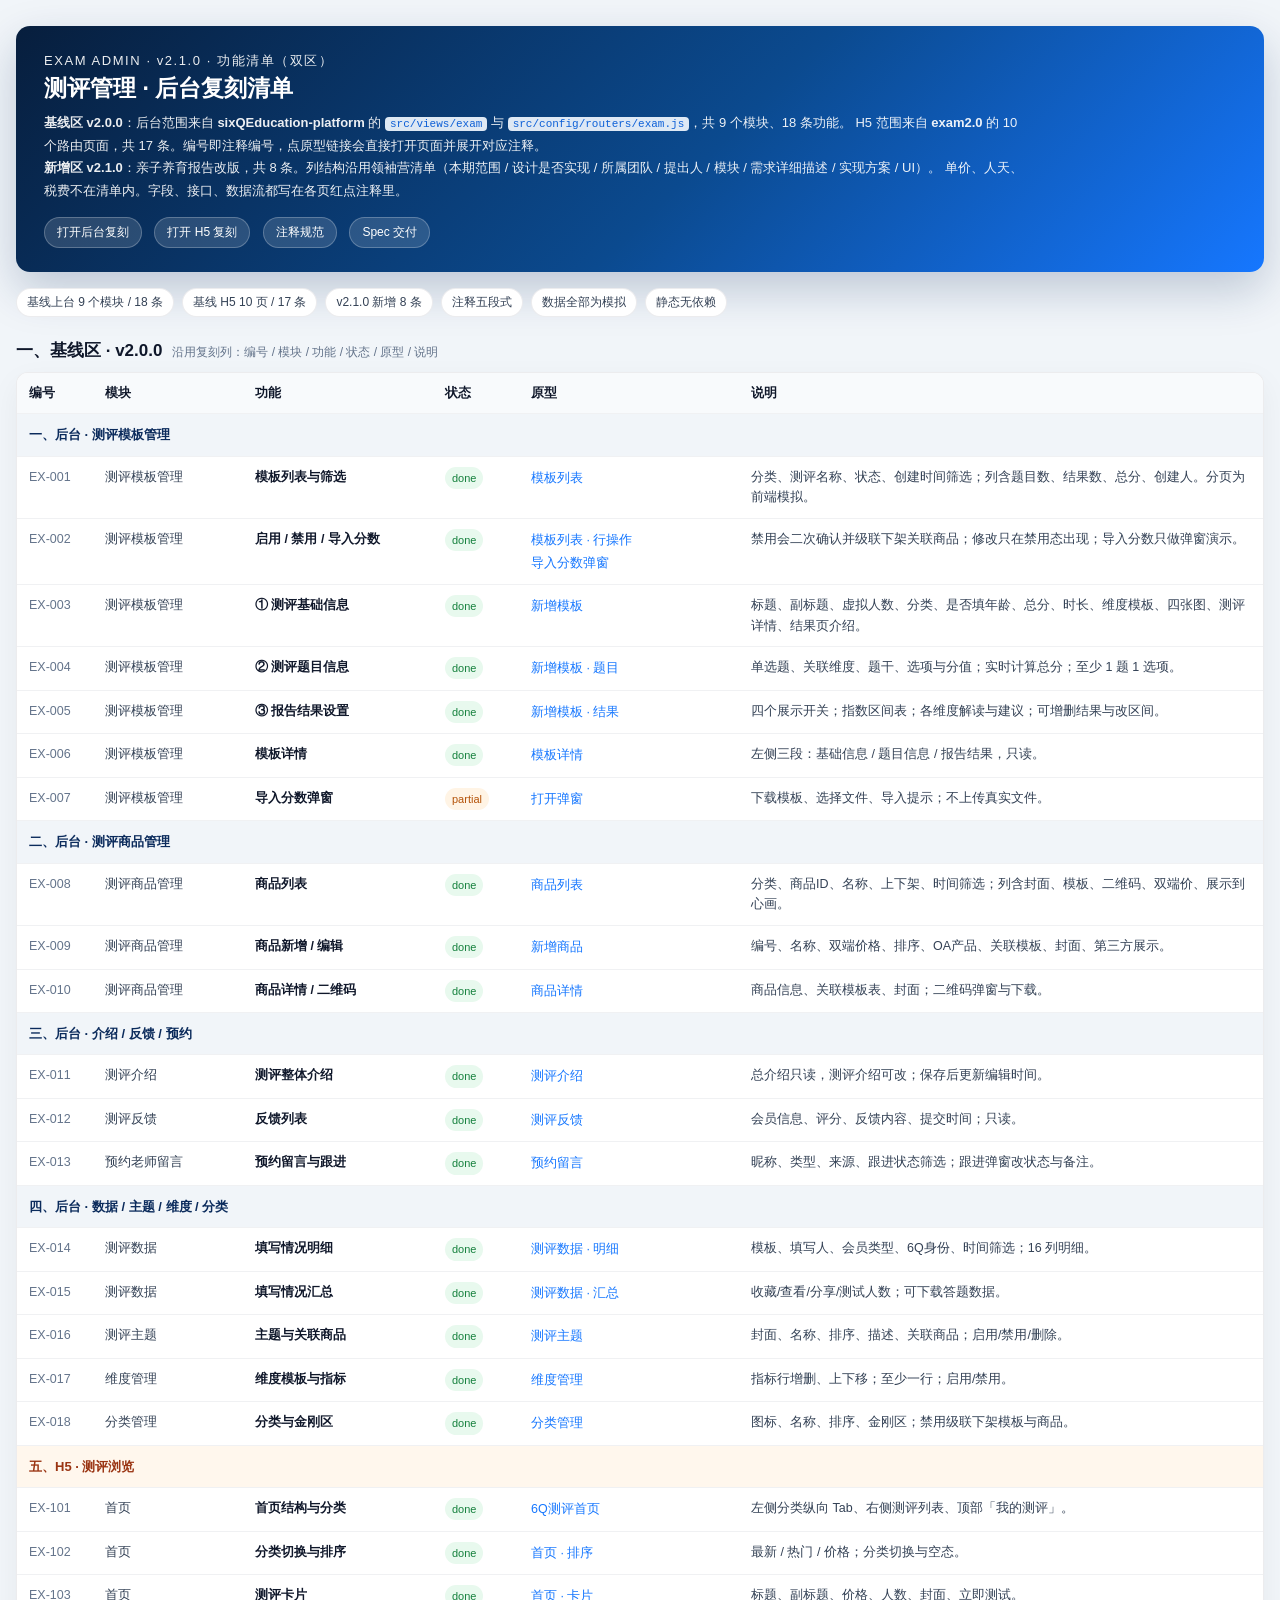
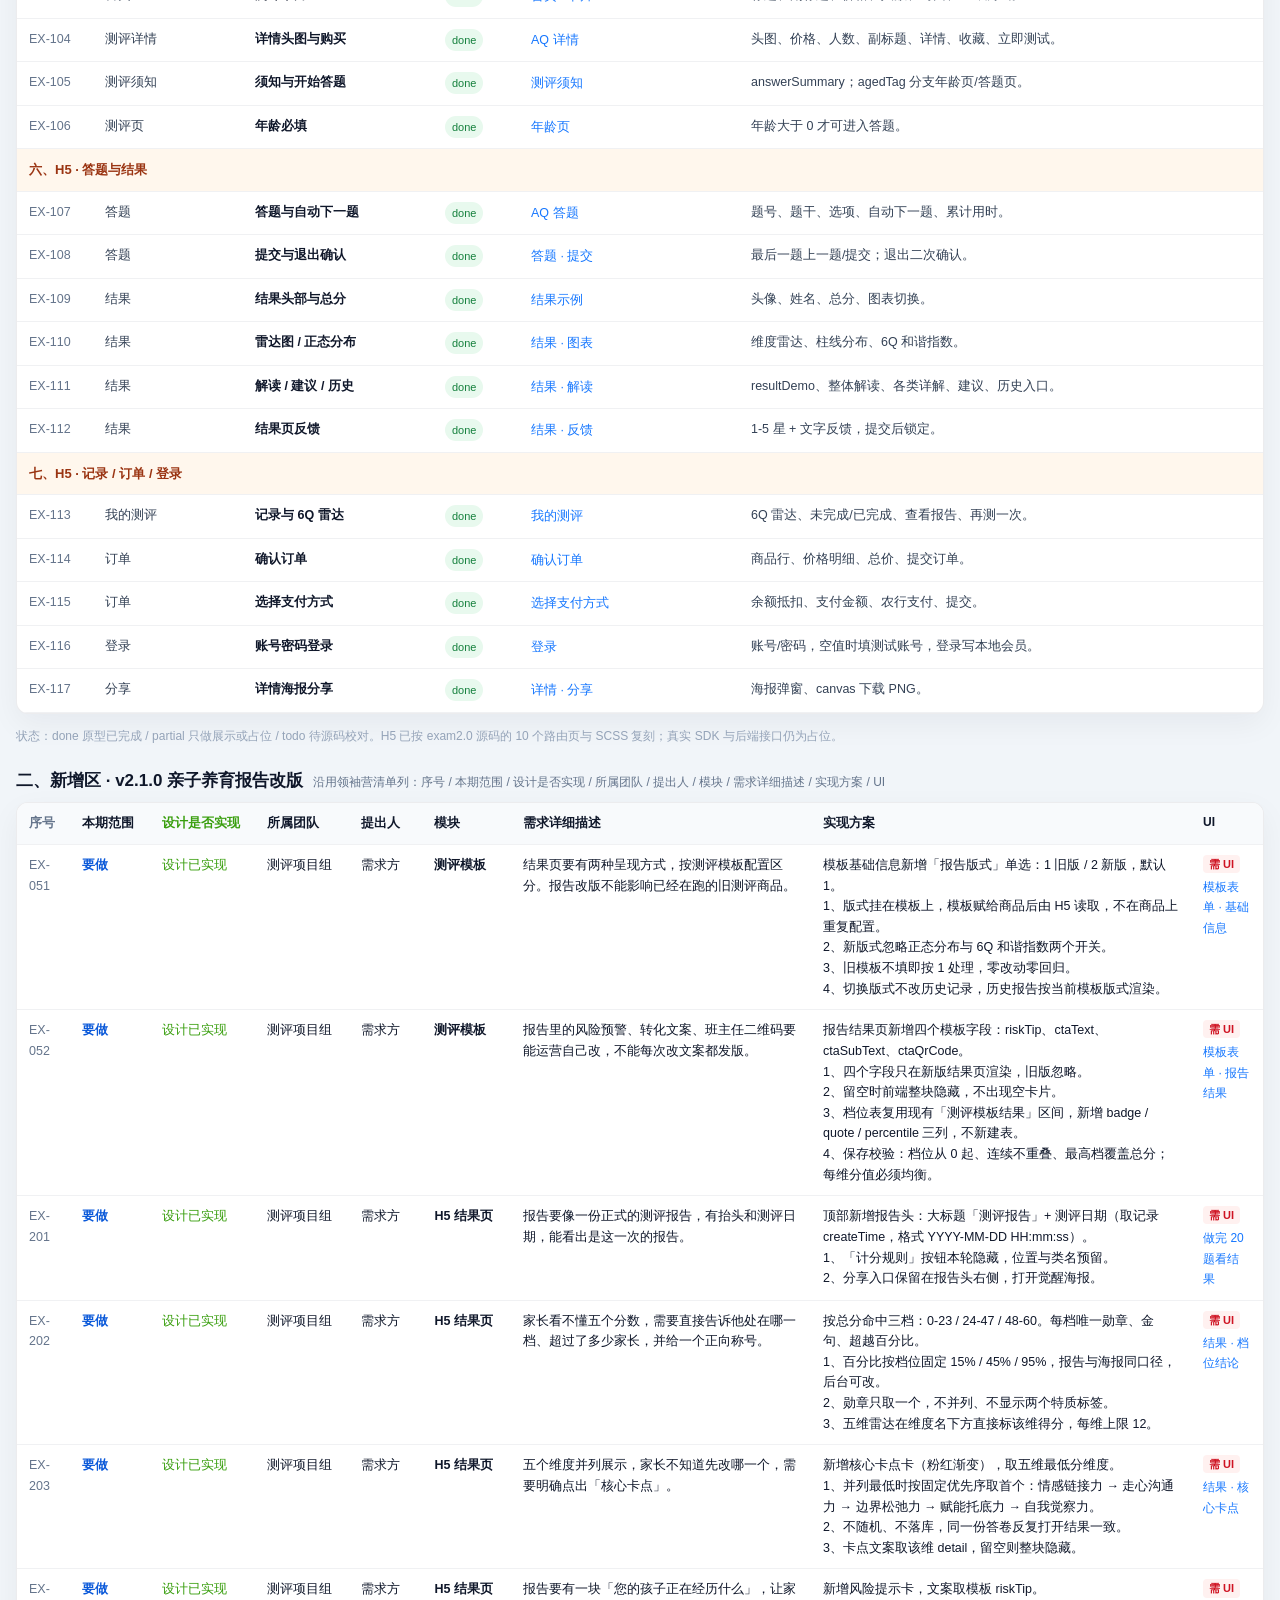
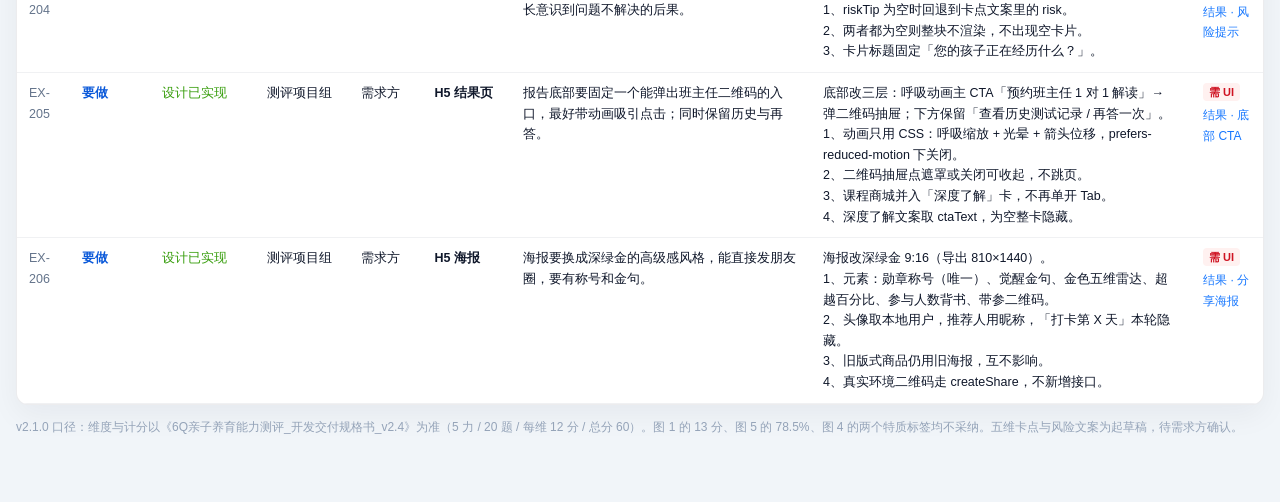
==== 6Q_exam_battalion/index.html @ 6b04bda8 "feat(exam): v2.1.0 亲子养育报告改版 基线重定为 v2.0.0（清除 v3.0.0 痕迹）。 新增 5 力 / 20 题 / 60 分计分与三档：低档 0-23、中档 24-47、高" ====
<!DOCTYPE html>
<html lang="zh-CN">
<head>
  <meta charset="UTF-8" />
  <meta name="viewport" content="width=device-width, initial-scale=1.0" />
  <title>测评管理 · 功能清单 v2.1.0</title>
  <style>
    :root {
      --ink: #0f172a; --ink2: #334155; --muted: #64748b; --line: rgba(15,23,42,.08);
      --blue: #1677ff; --deep: #0b2b5c; --bg: #f1f5f9;
    }
    * { box-sizing: border-box; }
    body { margin: 0; background: var(--bg); color: var(--ink); font-family: -apple-system, BlinkMacSystemFont, "Segoe UI", "PingFang SC", "Microsoft YaHei", sans-serif; }
    .nav-page { max-width: 1480px; margin: 26px auto 64px; padding: 0 16px; }
    .nav-hero { background: linear-gradient(135deg, #071e3d, #0b4a8f 55%, #1677ff); color: #fff; border-radius: 14px; padding: 24px 28px; margin-bottom: 16px; box-shadow: 0 18px 46px rgba(11,43,92,.22); }
    .nav-hero__eye { margin: 0 0 8px; font-size: 11px; letter-spacing: .12em; opacity: .75; }
    .nav-hero h1 { margin: 0 0 8px; font-size: 23px; }
    .nav-hero p { margin: 0; max-width: 980px; font-size: 13px; line-height: 1.75; opacity: .92; }
    .nav-hero a { display: inline-block; margin-top: 14px; margin-right: 8px; padding: 6px 12px; border-radius: 999px; color: #fff; text-decoration: none; font-size: 12px; background: rgba(255,255,255,.14); border: 1px solid rgba(255,255,255,.24); }
    .nav-hero a:hover { background: rgba(255,255,255,.22); }
    .meta { display: flex; flex-wrap: wrap; gap: 8px; margin: 0 0 14px; }
    .meta span { padding: 5px 10px; border-radius: 999px; background: #fff; border: 1px solid var(--line); color: var(--ink2); font-size: 12px; }
    .sheet { background: #fff; border: 1px solid var(--line); border-radius: 12px; overflow: auto; box-shadow: 0 10px 30px rgba(15,23,42,.05); }
    table { width: 100%; border-collapse: collapse; font-size: 12.5px; }
    th, td { padding: 10px 12px; border-bottom: 1px solid #f0f1f3; text-align: left; vertical-align: top; line-height: 1.65; }
    th { position: sticky; top: 0; z-index: 2; background: #f8fafc; color: #0f172a; font-weight: 600; white-space: nowrap; }
    tr:hover td { background: #fafcff; }
    tr.group td { background: #f1f5f9; color: var(--deep); font-weight: 700; font-size: 13px; }
    tr.group.h5 td { background: #fff7ed; color: #9a3412; }
    .no { width: 76px; color: var(--muted); font-variant-numeric: tabular-nums; white-space: nowrap; }
    .mod { width: 150px; white-space: nowrap; color: var(--ink2); }
    .feat { width: 190px; font-weight: 600; color: var(--ink); }
    .status { width: 86px; white-space: nowrap; }
    .st { display: inline-block; padding: 2px 7px; border-radius: 999px; font-size: 11px; }
    .st--done { color: #15803d; background: #e8f9ee; }
    .st--partial { color: #b45309; background: #fff4e5; }
    .proto { width: 220px; }
    .proto a { color: var(--blue); text-decoration: none; display: block; line-height: 1.8; }
    .proto a:hover { text-decoration: underline; }
    .note { color: var(--ink2); min-width: 300px; }
    /* v2.1.0 需求区（沿用领袖营清单列结构） */
    .zone-head { display: flex; align-items: baseline; gap: 10px; margin: 22px 0 10px; }
    .zone-head h2 { margin: 0; font-size: 17px; color: var(--ink); }
    .zone-head span { font-size: 12px; color: var(--muted); }
    .sheet.req table { font-size: 12.5px; }
    .sheet.req .col-no { width: 62px; color: var(--muted); font-variant-numeric: tabular-nums; }
    .sheet.req .col-scope { width: 92px; white-space: nowrap; font-weight: 600; }
    .col-scope--do { color: #0958d9; }
    .col-scope--eval { color: #d48806; }
    .sheet.req .col-status { width: 116px; white-space: nowrap; color: #389e0d; }
    .col-status--partial { color: #b45309; }
    .col-status--todo { color: #8c8c8c; }
    .sheet.req .col-team, .sheet.req .col-who, .sheet.req .col-mod { width: 108px; white-space: nowrap; }
    .sheet.req .col-mod { color: var(--ink); font-weight: 600; }
    .sheet.req .col-text { min-width: 300px; }
    .sheet.req .col-plan { min-width: 380px; }
    .sheet.req .col-ui { width: 150px; font-size: 12px; }
    .sheet.req .col-ui a { display: block; color: var(--blue); text-decoration: none; line-height: 1.7; }
    .sheet.req .col-ui a:hover { text-decoration: underline; }
    .sheet.req .ui-tag { display: inline-block; margin-bottom: 4px; padding: 0 6px; border-radius: 4px; background: #fff1f0; color: #cf1322; font-weight: 600; font-size: 11px; }
    .req-jump { color: var(--blue); font-weight: 600; text-decoration: none; }
    .req-jump:hover { text-decoration: underline; }
    .foot { margin-top: 12px; color: #94a3b8; font-size: 12px; line-height: 1.8; }
    .code { padding: 1px 5px; border-radius: 4px; background: #f0f7ff; color: #0e63df; font-family: ui-monospace, Menlo, Consolas, monospace; font-size: 11px; }
  </style>
</head>
<body>
  <div class="nav-page">
    <header class="nav-hero">
      <p class="nav-hero__eye">EXAM ADMIN · v2.1.0 · 功能清单（双区）</p>
      <h1>测评管理 · 后台复刻清单</h1>
      <p>
        <b>基线区 v2.0.0</b>：后台范围来自 <b>sixQEducation-platform</b> 的 <span class="code">src/views/exam</span> 与 <span class="code">src/config/routers/exam.js</span>，共 9 个模块、18 条功能。
        H5 范围来自 <b>exam2.0</b> 的 10 个路由页面，共 17 条。编号即注释编号，点原型链接会直接打开页面并展开对应注释。
        <br />
        <b>新增区 v2.1.0</b>：亲子养育报告改版，共 8 条。列结构沿用领袖营清单（本期范围 / 设计是否实现 / 所属团队 / 提出人 / 模块 / 需求详细描述 / 实现方案 / UI）。
        单价、人天、税费不在清单内。字段、接口、数据流都写在各页红点注释里。
      </p>
      <a href="replica.html?p=template-list">打开后台复刻</a>
      <a href="../6Q_exam_h5/index.html">打开 H5 复刻</a>
      <a href="../docs/CONVENTIONS.md">注释规范</a>
      <a href="../specs/001-exam-replica/spec.md">Spec 交付</a>
    </header>

    <div class="meta">
      <span>基线上台 9 个模块 / 18 条</span><span>基线 H5 10 页 / 17 条</span><span>v2.1.0 新增 8 条</span><span>注释五段式</span><span>数据全部为模拟</span><span>静态无依赖</span>
    </div>

    <div class="zone-head"><h2>一、基线区 · v2.0.0</h2><span>沿用复刻列：编号 / 模块 / 功能 / 状态 / 原型 / 说明</span></div>

    <div class="sheet">
      <table>
        <thead>
          <tr><th>编号</th><th>模块</th><th>功能</th><th>状态</th><th>原型</th><th>说明</th></tr>
        </thead>
        <tbody>
          <tr class="group"><td colspan="6">一、后台 · 测评模板管理</td></tr>
          <tr><td class="no">EX-001</td><td class="mod">测评模板管理</td><td class="feat">模板列表与筛选</td><td class="status"><span class="st st--done">done</span></td><td class="proto"><a href="replica.html?p=template-list&note=EX-001">模板列表</a></td><td class="note">分类、测评名称、状态、创建时间筛选；列含题目数、结果数、总分、创建人。分页为前端模拟。</td></tr>
          <tr><td class="no">EX-002</td><td class="mod">测评模板管理</td><td class="feat">启用 / 禁用 / 导入分数</td><td class="status"><span class="st st--done">done</span></td><td class="proto"><a href="replica.html?p=template-list&note=EX-002">模板列表 · 行操作</a><a href="replica.html?p=template-list&note=EX-007">导入分数弹窗</a></td><td class="note">禁用会二次确认并级联下架关联商品；修改只在禁用态出现；导入分数只做弹窗演示。</td></tr>
          <tr><td class="no">EX-003</td><td class="mod">测评模板管理</td><td class="feat">① 测评基础信息</td><td class="status"><span class="st st--done">done</span></td><td class="proto"><a href="replica.html?p=template-form&note=EX-003">新增模板</a></td><td class="note">标题、副标题、虚拟人数、分类、是否填年龄、总分、时长、维度模板、四张图、测评详情、结果页介绍。</td></tr>
          <tr><td class="no">EX-004</td><td class="mod">测评模板管理</td><td class="feat">② 测评题目信息</td><td class="status"><span class="st st--done">done</span></td><td class="proto"><a href="replica.html?p=template-form&tab=2&note=EX-004">新增模板 · 题目</a></td><td class="note">单选题、关联维度、题干、选项与分值；实时计算总分；至少 1 题 1 选项。</td></tr>
          <tr><td class="no">EX-005</td><td class="mod">测评模板管理</td><td class="feat">③ 报告结果设置</td><td class="status"><span class="st st--done">done</span></td><td class="proto"><a href="replica.html?p=template-form&tab=3&note=EX-005">新增模板 · 结果</a></td><td class="note">四个展示开关；指数区间表；各维度解读与建议；可增删结果与改区间。</td></tr>
          <tr><td class="no">EX-006</td><td class="mod">测评模板管理</td><td class="feat">模板详情</td><td class="status"><span class="st st--done">done</span></td><td class="proto"><a href="replica.html?p=template-detail&note=EX-006">模板详情</a></td><td class="note">左侧三段：基础信息 / 题目信息 / 报告结果，只读。</td></tr>
          <tr><td class="no">EX-007</td><td class="mod">测评模板管理</td><td class="feat">导入分数弹窗</td><td class="status"><span class="st st--partial">partial</span></td><td class="proto"><a href="replica.html?p=template-list&note=EX-007">打开弹窗</a></td><td class="note">下载模板、选择文件、导入提示；不上传真实文件。</td></tr>

          <tr class="group"><td colspan="6">二、后台 · 测评商品管理</td></tr>
          <tr><td class="no">EX-008</td><td class="mod">测评商品管理</td><td class="feat">商品列表</td><td class="status"><span class="st st--done">done</span></td><td class="proto"><a href="replica.html?p=goods-list&note=EX-008">商品列表</a></td><td class="note">分类、商品ID、名称、上下架、时间筛选；列含封面、模板、二维码、双端价、展示到心画。</td></tr>
          <tr><td class="no">EX-009</td><td class="mod">测评商品管理</td><td class="feat">商品新增 / 编辑</td><td class="status"><span class="st st--done">done</span></td><td class="proto"><a href="replica.html?p=goods-form&note=EX-009">新增商品</a></td><td class="note">编号、名称、双端价格、排序、OA产品、关联模板、封面、第三方展示。</td></tr>
          <tr><td class="no">EX-010</td><td class="mod">测评商品管理</td><td class="feat">商品详情 / 二维码</td><td class="status"><span class="st st--done">done</span></td><td class="proto"><a href="replica.html?p=goods-detail&note=EX-010">商品详情</a></td><td class="note">商品信息、关联模板表、封面；二维码弹窗与下载。</td></tr>

          <tr class="group"><td colspan="6">三、后台 · 介绍 / 反馈 / 预约</td></tr>
          <tr><td class="no">EX-011</td><td class="mod">测评介绍</td><td class="feat">测评整体介绍</td><td class="status"><span class="st st--done">done</span></td><td class="proto"><a href="replica.html?p=overall&note=EX-011">测评介绍</a></td><td class="note">总介绍只读，测评介绍可改；保存后更新编辑时间。</td></tr>
          <tr><td class="no">EX-012</td><td class="mod">测评反馈</td><td class="feat">反馈列表</td><td class="status"><span class="st st--done">done</span></td><td class="proto"><a href="replica.html?p=appraise&note=EX-012">测评反馈</a></td><td class="note">会员信息、评分、反馈内容、提交时间；只读。</td></tr>
          <tr><td class="no">EX-013</td><td class="mod">预约老师留言</td><td class="feat">预约留言与跟进</td><td class="status"><span class="st st--done">done</span></td><td class="proto"><a href="replica.html?p=mental&note=EX-013">预约留言</a></td><td class="note">昵称、类型、来源、跟进状态筛选；跟进弹窗改状态与备注。</td></tr>

          <tr class="group"><td colspan="6">四、后台 · 数据 / 主题 / 维度 / 分类</td></tr>
          <tr><td class="no">EX-014</td><td class="mod">测评数据</td><td class="feat">填写情况明细</td><td class="status"><span class="st st--done">done</span></td><td class="proto"><a href="replica.html?p=data&note=EX-014">测评数据 · 明细</a></td><td class="note">模板、填写人、会员类型、6Q身份、时间筛选；16 列明细。</td></tr>
          <tr><td class="no">EX-015</td><td class="mod">测评数据</td><td class="feat">填写情况汇总</td><td class="status"><span class="st st--done">done</span></td><td class="proto"><a href="replica.html?p=data&note=EX-015">测评数据 · 汇总</a></td><td class="note">收藏/查看/分享/测试人数；可下载答题数据。</td></tr>
          <tr><td class="no">EX-016</td><td class="mod">测评主题</td><td class="feat">主题与关联商品</td><td class="status"><span class="st st--done">done</span></td><td class="proto"><a href="replica.html?p=subject&note=EX-016">测评主题</a></td><td class="note">封面、名称、排序、描述、关联商品；启用/禁用/删除。</td></tr>
          <tr><td class="no">EX-017</td><td class="mod">维度管理</td><td class="feat">维度模板与指标</td><td class="status"><span class="st st--done">done</span></td><td class="proto"><a href="replica.html?p=dimension&note=EX-017">维度管理</a></td><td class="note">指标行增删、上下移；至少一行；启用/禁用。</td></tr>
          <tr><td class="no">EX-018</td><td class="mod">分类管理</td><td class="feat">分类与金刚区</td><td class="status"><span class="st st--done">done</span></td><td class="proto"><a href="replica.html?p=category&note=EX-018">分类管理</a></td><td class="note">图标、名称、排序、金刚区；禁用级联下架模板与商品。</td></tr>

          <tr class="group h5"><td colspan="6">五、H5 · 测评浏览</td></tr>
          <tr><td class="no">EX-101</td><td class="mod">首页</td><td class="feat">首页结构与分类</td><td class="status"><span class="st st--done">done</span></td><td class="proto"><a href="../6Q_exam_h5/index.html?note=EX-101">6Q测评首页</a></td><td class="note">左侧分类纵向 Tab、右侧测评列表、顶部「我的测评」。</td></tr>
          <tr><td class="no">EX-102</td><td class="mod">首页</td><td class="feat">分类切换与排序</td><td class="status"><span class="st st--done">done</span></td><td class="proto"><a href="../6Q_exam_h5/index.html?note=EX-102">首页 · 排序</a></td><td class="note">最新 / 热门 / 价格；分类切换与空态。</td></tr>
          <tr><td class="no">EX-103</td><td class="mod">首页</td><td class="feat">测评卡片</td><td class="status"><span class="st st--done">done</span></td><td class="proto"><a href="../6Q_exam_h5/index.html?note=EX-103">首页 · 卡片</a></td><td class="note">标题、副标题、价格、人数、封面、立即测试。</td></tr>
          <tr><td class="no">EX-104</td><td class="mod">测评详情</td><td class="feat">详情头图与购买</td><td class="status"><span class="st st--done">done</span></td><td class="proto"><a href="../6Q_exam_h5/detail.html?goodsId=g-aq&note=EX-104">AQ 详情</a></td><td class="note">头图、价格、人数、副标题、详情、收藏、立即测试。</td></tr>
          <tr><td class="no">EX-105</td><td class="mod">测评须知</td><td class="feat">须知与开始答题</td><td class="status"><span class="st st--done">done</span></td><td class="proto"><a href="../6Q_exam_h5/notice.html?goodsId=g-aq&note=EX-105">测评须知</a></td><td class="note">answerSummary；agedTag 分支年龄页/答题页。</td></tr>
          <tr><td class="no">EX-106</td><td class="mod">测评页</td><td class="feat">年龄必填</td><td class="status"><span class="st st--done">done</span></td><td class="proto"><a href="../6Q_exam_h5/pre-exam.html?goodsId=g-aq&note=EX-106">年龄页</a></td><td class="note">年龄大于 0 才可进入答题。</td></tr>

          <tr class="group h5"><td colspan="6">六、H5 · 答题与结果</td></tr>
          <tr><td class="no">EX-107</td><td class="mod">答题</td><td class="feat">答题与自动下一题</td><td class="status"><span class="st st--done">done</span></td><td class="proto"><a href="../6Q_exam_h5/quiz.html?goodsId=g-aq&note=EX-107">AQ 答题</a></td><td class="note">题号、题干、选项、自动下一题、累计用时。</td></tr>
          <tr><td class="no">EX-108</td><td class="mod">答题</td><td class="feat">提交与退出确认</td><td class="status"><span class="st st--done">done</span></td><td class="proto"><a href="../6Q_exam_h5/quiz.html?goodsId=g-aq&note=EX-108">答题 · 提交</a></td><td class="note">最后一题上一题/提交；退出二次确认。</td></tr>
          <tr><td class="no">EX-109</td><td class="mod">结果</td><td class="feat">结果头部与总分</td><td class="status"><span class="st st--done">done</span></td><td class="proto"><a href="../6Q_exam_h5/result.html?record=demo&note=EX-109">结果示例</a></td><td class="note">头像、姓名、总分、图表切换。</td></tr>
          <tr><td class="no">EX-110</td><td class="mod">结果</td><td class="feat">雷达图 / 正态分布</td><td class="status"><span class="st st--done">done</span></td><td class="proto"><a href="../6Q_exam_h5/result.html?record=demo&note=EX-110">结果 · 图表</a></td><td class="note">维度雷达、柱线分布、6Q 和谐指数。</td></tr>
          <tr><td class="no">EX-111</td><td class="mod">结果</td><td class="feat">解读 / 建议 / 历史</td><td class="status"><span class="st st--done">done</span></td><td class="proto"><a href="../6Q_exam_h5/result.html?record=demo&note=EX-111">结果 · 解读</a></td><td class="note">resultDemo、整体解读、各类详解、建议、历史入口。</td></tr>
          <tr><td class="no">EX-112</td><td class="mod">结果</td><td class="feat">结果页反馈</td><td class="status"><span class="st st--done">done</span></td><td class="proto"><a href="../6Q_exam_h5/result.html?record=demo&note=EX-112">结果 · 反馈</a></td><td class="note">1-5 星 + 文字反馈，提交后锁定。</td></tr>

          <tr class="group h5"><td colspan="6">七、H5 · 记录 / 订单 / 登录</td></tr>
          <tr><td class="no">EX-113</td><td class="mod">我的测评</td><td class="feat">记录与 6Q 雷达</td><td class="status"><span class="st st--done">done</span></td><td class="proto"><a href="../6Q_exam_h5/history.html?note=EX-113">我的测评</a></td><td class="note">6Q 雷达、未完成/已完成、查看报告、再测一次。</td></tr>
          <tr><td class="no">EX-114</td><td class="mod">订单</td><td class="feat">确认订单</td><td class="status"><span class="st st--done">done</span></td><td class="proto"><a href="../6Q_exam_h5/order-confirm.html?goodsId=g-aq&note=EX-114">确认订单</a></td><td class="note">商品行、价格明细、总价、提交订单。</td></tr>
          <tr><td class="no">EX-115</td><td class="mod">订单</td><td class="feat">选择支付方式</td><td class="status"><span class="st st--done">done</span></td><td class="proto"><a href="../6Q_exam_h5/order-pay.html?goodsId=g-aq&note=EX-115">选择支付方式</a></td><td class="note">余额抵扣、支付金额、农行支付、提交。</td></tr>
          <tr><td class="no">EX-116</td><td class="mod">登录</td><td class="feat">账号密码登录</td><td class="status"><span class="st st--done">done</span></td><td class="proto"><a href="../6Q_exam_h5/login.html?note=EX-116">登录</a></td><td class="note">账号/密码，空值时填测试账号，登录写本地会员。</td></tr>
          <tr><td class="no">EX-117</td><td class="mod">分享</td><td class="feat">详情海报分享</td><td class="status"><span class="st st--done">done</span></td><td class="proto"><a href="../6Q_exam_h5/detail.html?goodsId=g-aq&note=EX-117">详情 · 分享</a></td><td class="note">海报弹窗、canvas 下载 PNG。</td></tr>
        </tbody>
      </table>
    </div>
    <p class="foot">状态：done 原型已完成 / partial 只做展示或占位 / todo 待源码校对。H5 已按 exam2.0 源码的 10 个路由页与 SCSS 复刻；真实 SDK 与后端接口仍为占位。</p>

    <div class="zone-head"><h2>二、新增区 · v2.1.0 亲子养育报告改版</h2><span>沿用领袖营清单列：序号 / 本期范围 / 设计是否实现 / 所属团队 / 提出人 / 模块 / 需求详细描述 / 实现方案 / UI</span></div>
    <div class="sheet req">
      <table>
        <thead>
          <tr>
            <th class="col-no">序号</th>
            <th class="col-scope">本期范围</th>
            <th class="col-status">设计是否实现</th>
            <th class="col-team">所属团队</th>
            <th class="col-who">提出人</th>
            <th class="col-mod">模块</th>
            <th class="col-text">需求详细描述</th>
            <th class="col-plan">实现方案</th>
            <th class="col-ui">UI</th>
          </tr>
        </thead>
        <tbody>
          <tr>
            <td class="col-no">EX-051</td>
            <td class="col-scope col-scope--do">要做</td>
            <td class="col-status">设计已实现</td>
            <td class="col-team">测评项目组</td>
            <td class="col-who">需求方</td>
            <td class="col-mod">测评模板</td>
            <td class="col-text">结果页要有两种呈现方式，按测评模板配置区分。报告改版不能影响已经在跑的旧测评商品。</td>
            <td class="col-plan">模板基础信息新增「报告版式」单选：1 旧版 / 2 新版，默认 1。<br />1、版式挂在模板上，模板赋给商品后由 H5 读取，不在商品上重复配置。<br />2、新版式忽略正态分布与 6Q 和谐指数两个开关。<br />3、旧模板不填即按 1 处理，零改动零回归。<br />4、切换版式不改历史记录，历史报告按当前模板版式渲染。</td>
            <td class="col-ui"><span class="ui-tag">需 UI</span><a href="replica.html?p=template-form&note=EX-051">模板表单 · 基础信息</a></td>
          </tr>
          <tr>
            <td class="col-no">EX-052</td>
            <td class="col-scope col-scope--do">要做</td>
            <td class="col-status">设计已实现</td>
            <td class="col-team">测评项目组</td>
            <td class="col-who">需求方</td>
            <td class="col-mod">测评模板</td>
            <td class="col-text">报告里的风险预警、转化文案、班主任二维码要能运营自己改，不能每次改文案都发版。</td>
            <td class="col-plan">报告结果页新增四个模板字段：riskTip、ctaText、ctaSubText、ctaQrCode。<br />1、四个字段只在新版结果页渲染，旧版忽略。<br />2、留空时前端整块隐藏，不出现空卡片。<br />3、档位表复用现有「测评模板结果」区间，新增 badge / quote / percentile 三列，不新建表。<br />4、保存校验：档位从 0 起、连续不重叠、最高档覆盖总分；每维分值必须均衡。</td>
            <td class="col-ui"><span class="ui-tag">需 UI</span><a href="replica.html?p=template-form&tab=3&note=EX-052">模板表单 · 报告结果</a></td>
          </tr>
          <tr>
            <td class="col-no">EX-201</td>
            <td class="col-scope col-scope--do">要做</td>
            <td class="col-status">设计已实现</td>
            <td class="col-team">测评项目组</td>
            <td class="col-who">需求方</td>
            <td class="col-mod">H5 结果页</td>
            <td class="col-text">报告要像一份正式的测评报告，有抬头和测评日期，能看出是这一次的报告。</td>
            <td class="col-plan">顶部新增报告头：大标题「测评报告」+ 测评日期（取记录 createTime，格式 YYYY-MM-DD HH:mm:ss）。<br />1、「计分规则」按钮本轮隐藏，位置与类名预留。<br />2、分享入口保留在报告头右侧，打开觉醒海报。</td>
            <td class="col-ui"><span class="ui-tag">需 UI</span><a href="../6Q_exam_h5/quiz.html?goodsId=g-parent&note=EX-201">做完 20 题看结果</a></td>
          </tr>
          <tr>
            <td class="col-no">EX-202</td>
            <td class="col-scope col-scope--do">要做</td>
            <td class="col-status">设计已实现</td>
            <td class="col-team">测评项目组</td>
            <td class="col-who">需求方</td>
            <td class="col-mod">H5 结果页</td>
            <td class="col-text">家长看不懂五个分数，需要直接告诉他处在哪一档、超过了多少家长，并给一个正向称号。</td>
            <td class="col-plan">按总分命中三档：0-23 / 24-47 / 48-60。每档唯一勋章、金句、超越百分比。<br />1、百分比按档位固定 15% / 45% / 95%，报告与海报同口径，后台可改。<br />2、勋章只取一个，不并列、不显示两个特质标签。<br />3、五维雷达在维度名下方直接标该维得分，每维上限 12。</td>
            <td class="col-ui"><span class="ui-tag">需 UI</span><a href="../6Q_exam_h5/quiz.html?goodsId=g-parent&note=EX-202">结果 · 档位结论</a></td>
          </tr>
          <tr>
            <td class="col-no">EX-203</td>
            <td class="col-scope col-scope--do">要做</td>
            <td class="col-status">设计已实现</td>
            <td class="col-team">测评项目组</td>
            <td class="col-who">需求方</td>
            <td class="col-mod">H5 结果页</td>
            <td class="col-text">五个维度并列展示，家长不知道先改哪一个，需要明确点出「核心卡点」。</td>
            <td class="col-plan">新增核心卡点卡（粉红渐变），取五维最低分维度。<br />1、并列最低时按固定优先序取首个：情感链接力 → 走心沟通力 → 边界松弛力 → 赋能托底力 → 自我觉察力。<br />2、不随机、不落库，同一份答卷反复打开结果一致。<br />3、卡点文案取该维 detail，留空则整块隐藏。</td>
            <td class="col-ui"><span class="ui-tag">需 UI</span><a href="../6Q_exam_h5/quiz.html?goodsId=g-parent&note=EX-203">结果 · 核心卡点</a></td>
          </tr>
          <tr>
            <td class="col-no">EX-204</td>
            <td class="col-scope col-scope--do">要做</td>
            <td class="col-status">设计已实现</td>
            <td class="col-team">测评项目组</td>
            <td class="col-who">需求方</td>
            <td class="col-mod">H5 结果页</td>
            <td class="col-text">报告要有一块「您的孩子正在经历什么」，让家长意识到问题不解决的后果。</td>
            <td class="col-plan">新增风险提示卡，文案取模板 riskTip。<br />1、riskTip 为空时回退到卡点文案里的 risk。<br />2、两者都为空则整块不渲染，不出现空卡片。<br />3、卡片标题固定「您的孩子正在经历什么？」。</td>
            <td class="col-ui"><span class="ui-tag">需 UI</span><a href="../6Q_exam_h5/quiz.html?goodsId=g-parent&note=EX-204">结果 · 风险提示</a></td>
          </tr>
          <tr>
            <td class="col-no">EX-205</td>
            <td class="col-scope col-scope--do">要做</td>
            <td class="col-status">设计已实现</td>
            <td class="col-team">测评项目组</td>
            <td class="col-who">需求方</td>
            <td class="col-mod">H5 结果页</td>
            <td class="col-text">报告底部要固定一个能弹出班主任二维码的入口，最好带动画吸引点击；同时保留历史与再答。</td>
            <td class="col-plan">底部改三层：呼吸动画主 CTA「预约班主任 1 对 1 解读」→ 弹二维码抽屉；下方保留「查看历史测试记录 / 再答一次」。<br />1、动画只用 CSS：呼吸缩放 + 光晕 + 箭头位移，prefers-reduced-motion 下关闭。<br />2、二维码抽屉点遮罩或关闭可收起，不跳页。<br />3、课程商城并入「深度了解」卡，不再单开 Tab。<br />4、深度了解文案取 ctaText，为空整卡隐藏。</td>
            <td class="col-ui"><span class="ui-tag">需 UI</span><a href="../6Q_exam_h5/quiz.html?goodsId=g-parent&note=EX-205">结果 · 底部 CTA</a></td>
          </tr>
          <tr>
            <td class="col-no">EX-206</td>
            <td class="col-scope col-scope--do">要做</td>
            <td class="col-status">设计已实现</td>
            <td class="col-team">测评项目组</td>
            <td class="col-who">需求方</td>
            <td class="col-mod">H5 海报</td>
            <td class="col-text">海报要换成深绿金的高级感风格，能直接发朋友圈，要有称号和金句。</td>
            <td class="col-plan">海报改深绿金 9:16（导出 810×1440）。<br />1、元素：勋章称号（唯一）、觉醒金句、金色五维雷达、超越百分比、参与人数背书、带参二维码。<br />2、头像取本地用户，推荐人用昵称，「打卡第 X 天」本轮隐藏。<br />3、旧版式商品仍用旧海报，互不影响。<br />4、真实环境二维码走 createShare，不新增接口。</td>
            <td class="col-ui"><span class="ui-tag">需 UI</span><a href="../6Q_exam_h5/quiz.html?goodsId=g-parent&note=EX-206">结果 · 分享海报</a></td>
          </tr>
        </tbody>
      </table>
    </div>
    <p class="foot">v2.1.0 口径：维度与计分以《6Q亲子养育能力测评_开发交付规格书_v2.4》为准（5 力 / 20 题 / 每维 12 分 / 总分 60）。图 1 的 13 分、图 5 的 78.5%、图 4 的两个特质标签均不采纳。五维卡点与风险文案为起草稿，待需求方确认。</p>
  </div>
</body>
</html>
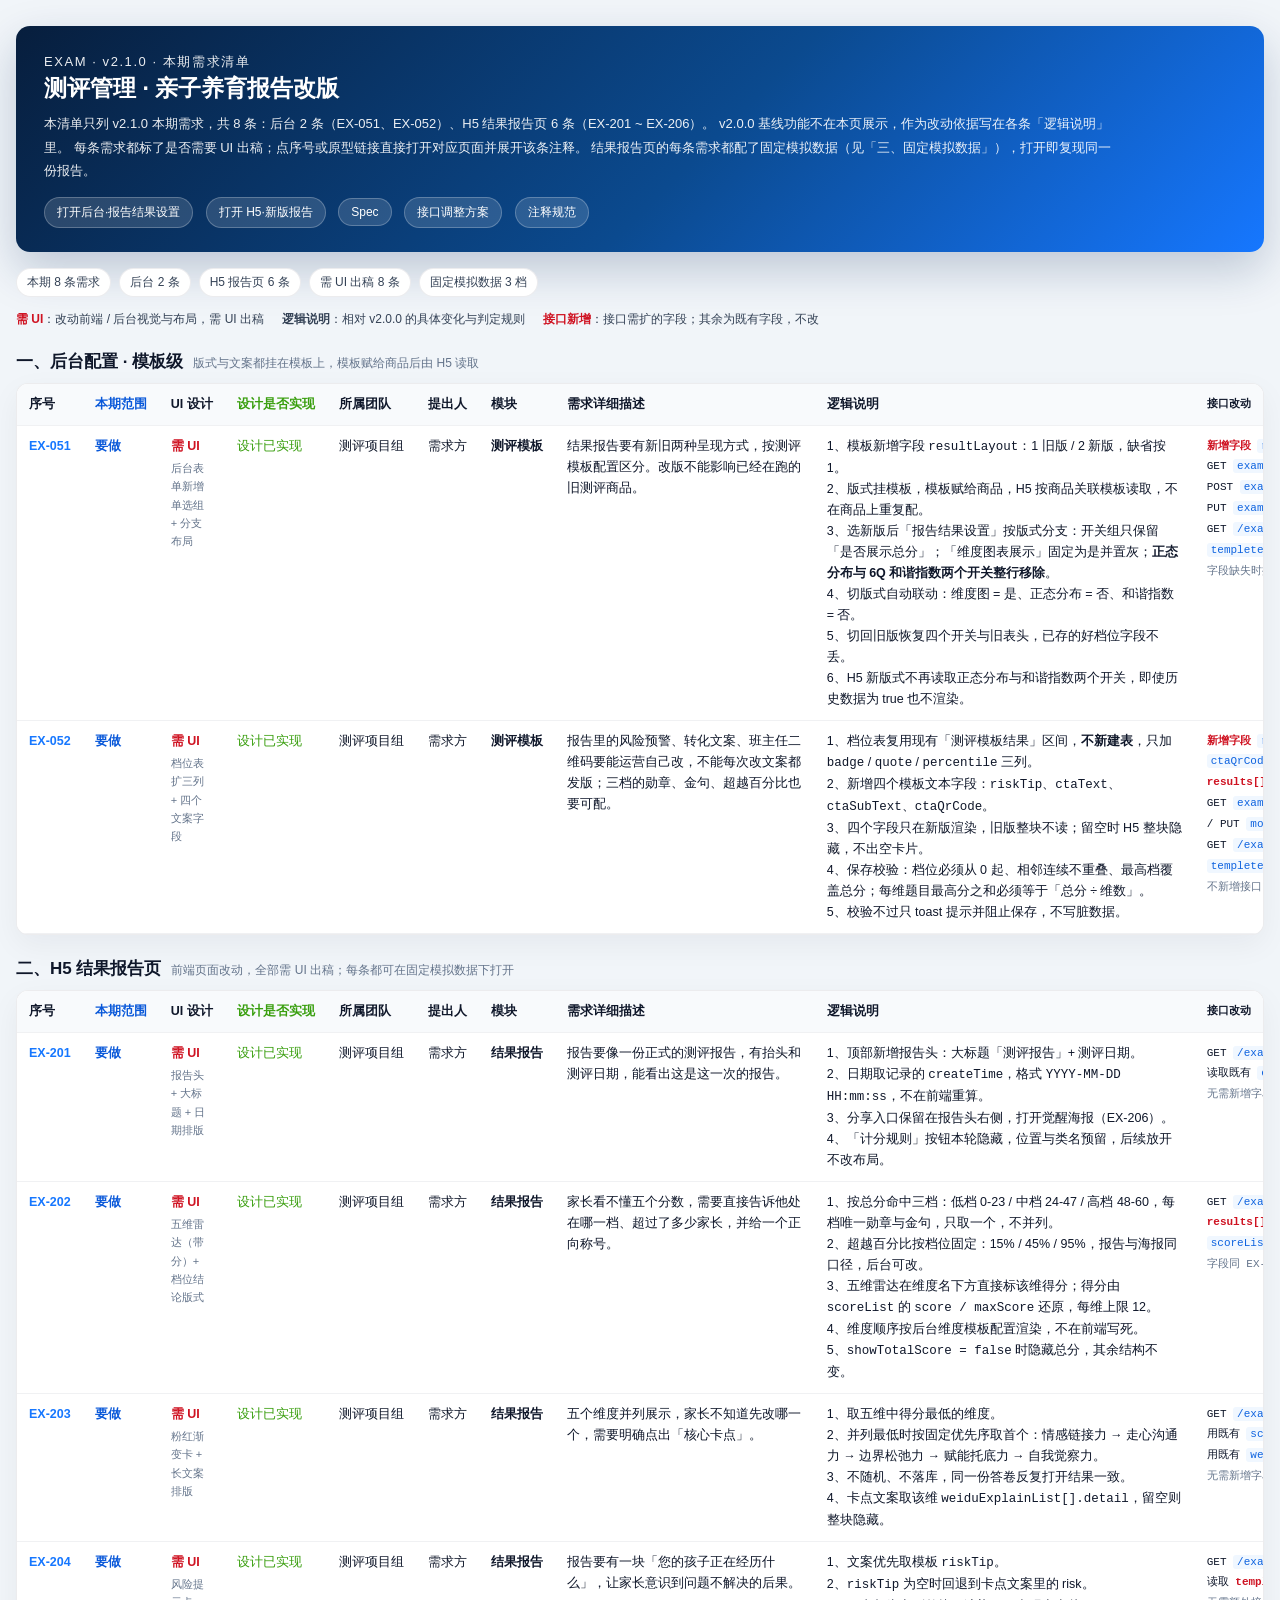
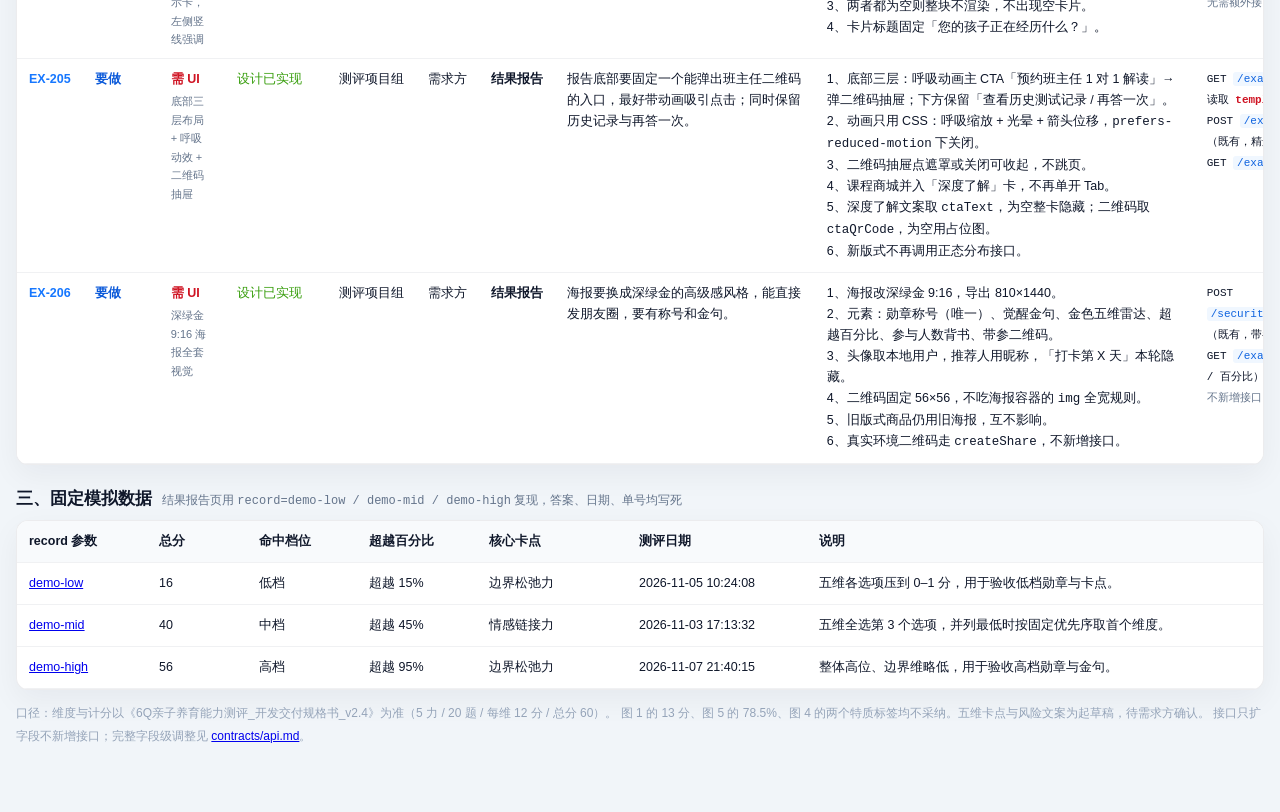
==== commit f43eeb7a: "fix(exam): v2.1.0 版式分支、清单收敛与海报二维码修复 后台按 resultLayout 分支（EX-051 / EX-052）： - 新版开关组只留总分，维度图固定置灰，正态分布与 " ====
--- a/6Q_exam_battalion/index.html
+++ b/6Q_exam_battalion/index.html
@@ -3,259 +3,379 @@
 <head>
   <meta charset="UTF-8" />
   <meta name="viewport" content="width=device-width, initial-scale=1.0" />
-  <title>测评管理 · 功能清单 v2.1.0</title>
+  <title>测评管理 · v2.1.0 功能清单</title>
   <style>
     :root {
       --ink: #0f172a; --ink2: #334155; --muted: #64748b; --line: rgba(15,23,42,.08);
-      --blue: #1677ff; --deep: #0b2b5c; --bg: #f1f5f9;
+      --blue: #1677ff; --deep: #0b2b5c; --bg: #f1f5f9; --red: #cf1322; --amber: #d48806; --green: #389e0d;
     }
     * { box-sizing: border-box; }
     body { margin: 0; background: var(--bg); color: var(--ink); font-family: -apple-system, BlinkMacSystemFont, "Segoe UI", "PingFang SC", "Microsoft YaHei", sans-serif; }
-    .nav-page { max-width: 1480px; margin: 26px auto 64px; padding: 0 16px; }
+    .nav-page { max-width: 1680px; margin: 26px auto 64px; padding: 0 16px; }
     .nav-hero { background: linear-gradient(135deg, #071e3d, #0b4a8f 55%, #1677ff); color: #fff; border-radius: 14px; padding: 24px 28px; margin-bottom: 16px; box-shadow: 0 18px 46px rgba(11,43,92,.22); }
     .nav-hero__eye { margin: 0 0 8px; font-size: 11px; letter-spacing: .12em; opacity: .75; }
     .nav-hero h1 { margin: 0 0 8px; font-size: 23px; }
-    .nav-hero p { margin: 0; max-width: 980px; font-size: 13px; line-height: 1.75; opacity: .92; }
+    .nav-hero p { margin: 0; max-width: 1080px; font-size: 13px; line-height: 1.8; opacity: .92; }
     .nav-hero a { display: inline-block; margin-top: 14px; margin-right: 8px; padding: 6px 12px; border-radius: 999px; color: #fff; text-decoration: none; font-size: 12px; background: rgba(255,255,255,.14); border: 1px solid rgba(255,255,255,.24); }
     .nav-hero a:hover { background: rgba(255,255,255,.22); }
     .meta { display: flex; flex-wrap: wrap; gap: 8px; margin: 0 0 14px; }
     .meta span { padding: 5px 10px; border-radius: 999px; background: #fff; border: 1px solid var(--line); color: var(--ink2); font-size: 12px; }
+    .zone-head { display: flex; align-items: baseline; gap: 10px; margin: 22px 0 10px; }
+    .zone-head h2 { margin: 0; font-size: 17px; }
+    .zone-head span { font-size: 12px; color: var(--muted); }
     .sheet { background: #fff; border: 1px solid var(--line); border-radius: 12px; overflow: auto; box-shadow: 0 10px 30px rgba(15,23,42,.05); }
     table { width: 100%; border-collapse: collapse; font-size: 12.5px; }
-    th, td { padding: 10px 12px; border-bottom: 1px solid #f0f1f3; text-align: left; vertical-align: top; line-height: 1.65; }
-    th { position: sticky; top: 0; z-index: 2; background: #f8fafc; color: #0f172a; font-weight: 600; white-space: nowrap; }
+    th, td { padding: 10px 12px; border-bottom: 1px solid #f0f1f3; text-align: left; vertical-align: top; line-height: 1.68; }
+    th { position: sticky; top: 0; z-index: 2; background: #f8fafc; font-weight: 600; white-space: nowrap; }
     tr:hover td { background: #fafcff; }
-    tr.group td { background: #f1f5f9; color: var(--deep); font-weight: 700; font-size: 13px; }
-    tr.group.h5 td { background: #fff7ed; color: #9a3412; }
-    .no { width: 76px; color: var(--muted); font-variant-numeric: tabular-nums; white-space: nowrap; }
-    .mod { width: 150px; white-space: nowrap; color: var(--ink2); }
-    .feat { width: 190px; font-weight: 600; color: var(--ink); }
-    .status { width: 86px; white-space: nowrap; }
-    .st { display: inline-block; padding: 2px 7px; border-radius: 999px; font-size: 11px; }
-    .st--done { color: #15803d; background: #e8f9ee; }
-    .st--partial { color: #b45309; background: #fff4e5; }
-    .proto { width: 220px; }
-    .proto a { color: var(--blue); text-decoration: none; display: block; line-height: 1.8; }
+    .no { width: 74px; white-space: nowrap; }
+    .no a { color: var(--blue); font-weight: 700; text-decoration: none; font-variant-numeric: tabular-nums; }
+    .no a:hover { text-decoration: underline; }
+    .scope { width: 84px; white-space: nowrap; color: #0958d9; font-weight: 600; }
+    .ui { width: 112px; white-space: nowrap; }
+    .ui--yes { color: var(--red); font-weight: 700; }
+    .ui--no { color: var(--muted); }
+    .ui-note { display: block; margin-top: 2px; font-size: 11px; color: var(--muted); font-weight: 400; white-space: normal; }
+    .st { width: 110px; white-space: nowrap; color: var(--green); }
+    .st--partial { color: var(--amber); }
+    .team, .who { width: 96px; white-space: nowrap; }
+    .mod { width: 108px; white-space: nowrap; font-weight: 600; }
+    .text { min-width: 260px; }
+    .logic { min-width: 380px; }
+    .api { min-width: 330px; font-family: ui-monospace, Menlo, Consolas, monospace; font-size: 11px; line-height: 1.9; }
+    .api code { padding: 1px 4px; border-radius: 3px; background: #f0f7ff; color: #0e63df; }
+    .api .new { color: var(--red); font-weight: 700; }
+    .api .keep { color: var(--muted); }
+    .proto { width: 196px; }
+    .proto a { display: block; color: var(--blue); text-decoration: none; line-height: 1.85; }
     .proto a:hover { text-decoration: underline; }
-    .note { color: var(--ink2); min-width: 300px; }
-    /* v2.1.0 需求区（沿用领袖营清单列结构） */
-    .zone-head { display: flex; align-items: baseline; gap: 10px; margin: 22px 0 10px; }
-    .zone-head h2 { margin: 0; font-size: 17px; color: var(--ink); }
-    .zone-head span { font-size: 12px; color: var(--muted); }
-    .sheet.req table { font-size: 12.5px; }
-    .sheet.req .col-no { width: 62px; color: var(--muted); font-variant-numeric: tabular-nums; }
-    .sheet.req .col-scope { width: 92px; white-space: nowrap; font-weight: 600; }
-    .col-scope--do { color: #0958d9; }
-    .col-scope--eval { color: #d48806; }
-    .sheet.req .col-status { width: 116px; white-space: nowrap; color: #389e0d; }
-    .col-status--partial { color: #b45309; }
-    .col-status--todo { color: #8c8c8c; }
-    .sheet.req .col-team, .sheet.req .col-who, .sheet.req .col-mod { width: 108px; white-space: nowrap; }
-    .sheet.req .col-mod { color: var(--ink); font-weight: 600; }
-    .sheet.req .col-text { min-width: 300px; }
-    .sheet.req .col-plan { min-width: 380px; }
-    .sheet.req .col-ui { width: 150px; font-size: 12px; }
-    .sheet.req .col-ui a { display: block; color: var(--blue); text-decoration: none; line-height: 1.7; }
-    .sheet.req .col-ui a:hover { text-decoration: underline; }
-    .sheet.req .ui-tag { display: inline-block; margin-bottom: 4px; padding: 0 6px; border-radius: 4px; background: #fff1f0; color: #cf1322; font-weight: 600; font-size: 11px; }
-    .req-jump { color: var(--blue); font-weight: 600; text-decoration: none; }
-    .req-jump:hover { text-decoration: underline; }
-    .foot { margin-top: 12px; color: #94a3b8; font-size: 12px; line-height: 1.8; }
-    .code { padding: 1px 5px; border-radius: 4px; background: #f0f7ff; color: #0e63df; font-family: ui-monospace, Menlo, Consolas, monospace; font-size: 11px; }
+    .proto .tag { display: inline-block; margin-bottom: 3px; padding: 0 5px; border-radius: 3px; background: #fff1f0; color: var(--red); font-size: 10px; font-weight: 700; }
+    .demo { width: 100%; }
+    .demo td { font-size: 12.5px; }
+    .foot { margin-top: 12px; color: #94a3b8; font-size: 12px; line-height: 1.9; }
+    .legend { display: flex; flex-wrap: wrap; gap: 18px; margin: 0 0 12px; font-size: 12px; color: var(--ink2); }
+    .legend b { font-weight: 600; }
+    .legend .red { color: var(--red); }
   </style>
 </head>
 <body>
   <div class="nav-page">
     <header class="nav-hero">
-      <p class="nav-hero__eye">EXAM ADMIN · v2.1.0 · 功能清单（双区）</p>
-      <h1>测评管理 · 后台复刻清单</h1>
+      <p class="nav-hero__eye">EXAM · v2.1.0 · 本期需求清单</p>
+      <h1>测评管理 · 亲子养育报告改版</h1>
       <p>
-        <b>基线区 v2.0.0</b>：后台范围来自 <b>sixQEducation-platform</b> 的 <span class="code">src/views/exam</span> 与 <span class="code">src/config/routers/exam.js</span>，共 9 个模块、18 条功能。
-        H5 范围来自 <b>exam2.0</b> 的 10 个路由页面，共 17 条。编号即注释编号，点原型链接会直接打开页面并展开对应注释。
-        <br />
-        <b>新增区 v2.1.0</b>：亲子养育报告改版，共 8 条。列结构沿用领袖营清单（本期范围 / 设计是否实现 / 所属团队 / 提出人 / 模块 / 需求详细描述 / 实现方案 / UI）。
-        单价、人天、税费不在清单内。字段、接口、数据流都写在各页红点注释里。
+        本清单只列 v2.1.0 本期需求，共 8 条：后台 2 条（EX-051、EX-052）、H5 结果报告页 6 条（EX-201 ~ EX-206）。
+        v2.0.0 基线功能不在本页展示，作为改动依据写在各条「逻辑说明」里。
+        每条需求都标了是否需要 UI 出稿；点序号或原型链接直接打开对应页面并展开该条注释。
+        结果报告页的每条需求都配了固定模拟数据（见「三、固定模拟数据」），打开即复现同一份报告。
       </p>
-      <a href="replica.html?p=template-list">打开后台复刻</a>
-      <a href="../6Q_exam_h5/index.html">打开 H5 复刻</a>
+      <a href="replica.html?p=template-form&id=tpl-parent&tab=3">打开后台·报告结果设置</a>
+      <a href="../6Q_exam_h5/result.html?record=demo-mid&goodsId=g-parent">打开 H5·新版报告</a>
+      <a href="../specs/002-report-v2.1.0/spec.md">Spec</a>
+      <a href="../specs/002-report-v2.1.0/contracts/api.md">接口调整方案</a>
       <a href="../docs/CONVENTIONS.md">注释规范</a>
-      <a href="../specs/001-exam-replica/spec.md">Spec 交付</a>
     </header>
 
     <div class="meta">
-      <span>基线上台 9 个模块 / 18 条</span><span>基线 H5 10 页 / 17 条</span><span>v2.1.0 新增 8 条</span><span>注释五段式</span><span>数据全部为模拟</span><span>静态无依赖</span>
-    </div>
-
-    <div class="zone-head"><h2>一、基线区 · v2.0.0</h2><span>沿用复刻列：编号 / 模块 / 功能 / 状态 / 原型 / 说明</span></div>
-
+      <span>本期 8 条需求</span><span>后台 2 条</span><span>H5 报告页 6 条</span><span>需 UI 出稿 8 条</span><span>固定模拟数据 3 档</span>
+    </div>
+
+    <div class="legend">
+      <span><b class="red">需 UI</b>：改动前端 / 后台视觉与布局，需 UI 出稿</span>
+      <span><b>逻辑说明</b>：相对 v2.0.0 的具体变化与判定规则</span>
+      <span><b class="red">接口新增</b>：接口需扩的字段；其余为既有字段，不改</span>
+    </div>
+
+    <div class="zone-head"><h2>一、后台配置 · 模板级</h2><span>版式与文案都挂在模板上，模板赋给商品后由 H5 读取</span></div>
     <div class="sheet">
       <table>
         <thead>
-          <tr><th>编号</th><th>模块</th><th>功能</th><th>状态</th><th>原型</th><th>说明</th></tr>
+          <tr>
+            <th class="no">序号</th>
+            <th class="scope">本期范围</th>
+            <th class="ui">UI 设计</th>
+            <th class="st">设计是否实现</th>
+            <th class="team">所属团队</th>
+            <th class="who">提出人</th>
+            <th class="mod">模块</th>
+            <th class="text">需求详细描述</th>
+            <th class="logic">逻辑说明</th>
+            <th class="api">接口改动</th>
+            <th class="proto">原型入口</th>
+          </tr>
         </thead>
         <tbody>
-          <tr class="group"><td colspan="6">一、后台 · 测评模板管理</td></tr>
-          <tr><td class="no">EX-001</td><td class="mod">测评模板管理</td><td class="feat">模板列表与筛选</td><td class="status"><span class="st st--done">done</span></td><td class="proto"><a href="replica.html?p=template-list&note=EX-001">模板列表</a></td><td class="note">分类、测评名称、状态、创建时间筛选；列含题目数、结果数、总分、创建人。分页为前端模拟。</td></tr>
-          <tr><td class="no">EX-002</td><td class="mod">测评模板管理</td><td class="feat">启用 / 禁用 / 导入分数</td><td class="status"><span class="st st--done">done</span></td><td class="proto"><a href="replica.html?p=template-list&note=EX-002">模板列表 · 行操作</a><a href="replica.html?p=template-list&note=EX-007">导入分数弹窗</a></td><td class="note">禁用会二次确认并级联下架关联商品；修改只在禁用态出现；导入分数只做弹窗演示。</td></tr>
-          <tr><td class="no">EX-003</td><td class="mod">测评模板管理</td><td class="feat">① 测评基础信息</td><td class="status"><span class="st st--done">done</span></td><td class="proto"><a href="replica.html?p=template-form&note=EX-003">新增模板</a></td><td class="note">标题、副标题、虚拟人数、分类、是否填年龄、总分、时长、维度模板、四张图、测评详情、结果页介绍。</td></tr>
-          <tr><td class="no">EX-004</td><td class="mod">测评模板管理</td><td class="feat">② 测评题目信息</td><td class="status"><span class="st st--done">done</span></td><td class="proto"><a href="replica.html?p=template-form&tab=2&note=EX-004">新增模板 · 题目</a></td><td class="note">单选题、关联维度、题干、选项与分值；实时计算总分；至少 1 题 1 选项。</td></tr>
-          <tr><td class="no">EX-005</td><td class="mod">测评模板管理</td><td class="feat">③ 报告结果设置</td><td class="status"><span class="st st--done">done</span></td><td class="proto"><a href="replica.html?p=template-form&tab=3&note=EX-005">新增模板 · 结果</a></td><td class="note">四个展示开关；指数区间表；各维度解读与建议；可增删结果与改区间。</td></tr>
-          <tr><td class="no">EX-006</td><td class="mod">测评模板管理</td><td class="feat">模板详情</td><td class="status"><span class="st st--done">done</span></td><td class="proto"><a href="replica.html?p=template-detail&note=EX-006">模板详情</a></td><td class="note">左侧三段：基础信息 / 题目信息 / 报告结果，只读。</td></tr>
-          <tr><td class="no">EX-007</td><td class="mod">测评模板管理</td><td class="feat">导入分数弹窗</td><td class="status"><span class="st st--partial">partial</span></td><td class="proto"><a href="replica.html?p=template-list&note=EX-007">打开弹窗</a></td><td class="note">下载模板、选择文件、导入提示；不上传真实文件。</td></tr>
-
-          <tr class="group"><td colspan="6">二、后台 · 测评商品管理</td></tr>
-          <tr><td class="no">EX-008</td><td class="mod">测评商品管理</td><td class="feat">商品列表</td><td class="status"><span class="st st--done">done</span></td><td class="proto"><a href="replica.html?p=goods-list&note=EX-008">商品列表</a></td><td class="note">分类、商品ID、名称、上下架、时间筛选；列含封面、模板、二维码、双端价、展示到心画。</td></tr>
-          <tr><td class="no">EX-009</td><td class="mod">测评商品管理</td><td class="feat">商品新增 / 编辑</td><td class="status"><span class="st st--done">done</span></td><td class="proto"><a href="replica.html?p=goods-form&note=EX-009">新增商品</a></td><td class="note">编号、名称、双端价格、排序、OA产品、关联模板、封面、第三方展示。</td></tr>
-          <tr><td class="no">EX-010</td><td class="mod">测评商品管理</td><td class="feat">商品详情 / 二维码</td><td class="status"><span class="st st--done">done</span></td><td class="proto"><a href="replica.html?p=goods-detail&note=EX-010">商品详情</a></td><td class="note">商品信息、关联模板表、封面；二维码弹窗与下载。</td></tr>
-
-          <tr class="group"><td colspan="6">三、后台 · 介绍 / 反馈 / 预约</td></tr>
-          <tr><td class="no">EX-011</td><td class="mod">测评介绍</td><td class="feat">测评整体介绍</td><td class="status"><span class="st st--done">done</span></td><td class="proto"><a href="replica.html?p=overall&note=EX-011">测评介绍</a></td><td class="note">总介绍只读，测评介绍可改；保存后更新编辑时间。</td></tr>
-          <tr><td class="no">EX-012</td><td class="mod">测评反馈</td><td class="feat">反馈列表</td><td class="status"><span class="st st--done">done</span></td><td class="proto"><a href="replica.html?p=appraise&note=EX-012">测评反馈</a></td><td class="note">会员信息、评分、反馈内容、提交时间；只读。</td></tr>
-          <tr><td class="no">EX-013</td><td class="mod">预约老师留言</td><td class="feat">预约留言与跟进</td><td class="status"><span class="st st--done">done</span></td><td class="proto"><a href="replica.html?p=mental&note=EX-013">预约留言</a></td><td class="note">昵称、类型、来源、跟进状态筛选；跟进弹窗改状态与备注。</td></tr>
-
-          <tr class="group"><td colspan="6">四、后台 · 数据 / 主题 / 维度 / 分类</td></tr>
-          <tr><td class="no">EX-014</td><td class="mod">测评数据</td><td class="feat">填写情况明细</td><td class="status"><span class="st st--done">done</span></td><td class="proto"><a href="replica.html?p=data&note=EX-014">测评数据 · 明细</a></td><td class="note">模板、填写人、会员类型、6Q身份、时间筛选；16 列明细。</td></tr>
-          <tr><td class="no">EX-015</td><td class="mod">测评数据</td><td class="feat">填写情况汇总</td><td class="status"><span class="st st--done">done</span></td><td class="proto"><a href="replica.html?p=data&note=EX-015">测评数据 · 汇总</a></td><td class="note">收藏/查看/分享/测试人数；可下载答题数据。</td></tr>
-          <tr><td class="no">EX-016</td><td class="mod">测评主题</td><td class="feat">主题与关联商品</td><td class="status"><span class="st st--done">done</span></td><td class="proto"><a href="replica.html?p=subject&note=EX-016">测评主题</a></td><td class="note">封面、名称、排序、描述、关联商品；启用/禁用/删除。</td></tr>
-          <tr><td class="no">EX-017</td><td class="mod">维度管理</td><td class="feat">维度模板与指标</td><td class="status"><span class="st st--done">done</span></td><td class="proto"><a href="replica.html?p=dimension&note=EX-017">维度管理</a></td><td class="note">指标行增删、上下移；至少一行；启用/禁用。</td></tr>
-          <tr><td class="no">EX-018</td><td class="mod">分类管理</td><td class="feat">分类与金刚区</td><td class="status"><span class="st st--done">done</span></td><td class="proto"><a href="replica.html?p=category&note=EX-018">分类管理</a></td><td class="note">图标、名称、排序、金刚区；禁用级联下架模板与商品。</td></tr>
-
-          <tr class="group h5"><td colspan="6">五、H5 · 测评浏览</td></tr>
-          <tr><td class="no">EX-101</td><td class="mod">首页</td><td class="feat">首页结构与分类</td><td class="status"><span class="st st--done">done</span></td><td class="proto"><a href="../6Q_exam_h5/index.html?note=EX-101">6Q测评首页</a></td><td class="note">左侧分类纵向 Tab、右侧测评列表、顶部「我的测评」。</td></tr>
-          <tr><td class="no">EX-102</td><td class="mod">首页</td><td class="feat">分类切换与排序</td><td class="status"><span class="st st--done">done</span></td><td class="proto"><a href="../6Q_exam_h5/index.html?note=EX-102">首页 · 排序</a></td><td class="note">最新 / 热门 / 价格；分类切换与空态。</td></tr>
-          <tr><td class="no">EX-103</td><td class="mod">首页</td><td class="feat">测评卡片</td><td class="status"><span class="st st--done">done</span></td><td class="proto"><a href="../6Q_exam_h5/index.html?note=EX-103">首页 · 卡片</a></td><td class="note">标题、副标题、价格、人数、封面、立即测试。</td></tr>
-          <tr><td class="no">EX-104</td><td class="mod">测评详情</td><td class="feat">详情头图与购买</td><td class="status"><span class="st st--done">done</span></td><td class="proto"><a href="../6Q_exam_h5/detail.html?goodsId=g-aq&note=EX-104">AQ 详情</a></td><td class="note">头图、价格、人数、副标题、详情、收藏、立即测试。</td></tr>
-          <tr><td class="no">EX-105</td><td class="mod">测评须知</td><td class="feat">须知与开始答题</td><td class="status"><span class="st st--done">done</span></td><td class="proto"><a href="../6Q_exam_h5/notice.html?goodsId=g-aq&note=EX-105">测评须知</a></td><td class="note">answerSummary；agedTag 分支年龄页/答题页。</td></tr>
-          <tr><td class="no">EX-106</td><td class="mod">测评页</td><td class="feat">年龄必填</td><td class="status"><span class="st st--done">done</span></td><td class="proto"><a href="../6Q_exam_h5/pre-exam.html?goodsId=g-aq&note=EX-106">年龄页</a></td><td class="note">年龄大于 0 才可进入答题。</td></tr>
-
-          <tr class="group h5"><td colspan="6">六、H5 · 答题与结果</td></tr>
-          <tr><td class="no">EX-107</td><td class="mod">答题</td><td class="feat">答题与自动下一题</td><td class="status"><span class="st st--done">done</span></td><td class="proto"><a href="../6Q_exam_h5/quiz.html?goodsId=g-aq&note=EX-107">AQ 答题</a></td><td class="note">题号、题干、选项、自动下一题、累计用时。</td></tr>
-          <tr><td class="no">EX-108</td><td class="mod">答题</td><td class="feat">提交与退出确认</td><td class="status"><span class="st st--done">done</span></td><td class="proto"><a href="../6Q_exam_h5/quiz.html?goodsId=g-aq&note=EX-108">答题 · 提交</a></td><td class="note">最后一题上一题/提交；退出二次确认。</td></tr>
-          <tr><td class="no">EX-109</td><td class="mod">结果</td><td class="feat">结果头部与总分</td><td class="status"><span class="st st--done">done</span></td><td class="proto"><a href="../6Q_exam_h5/result.html?record=demo&note=EX-109">结果示例</a></td><td class="note">头像、姓名、总分、图表切换。</td></tr>
-          <tr><td class="no">EX-110</td><td class="mod">结果</td><td class="feat">雷达图 / 正态分布</td><td class="status"><span class="st st--done">done</span></td><td class="proto"><a href="../6Q_exam_h5/result.html?record=demo&note=EX-110">结果 · 图表</a></td><td class="note">维度雷达、柱线分布、6Q 和谐指数。</td></tr>
-          <tr><td class="no">EX-111</td><td class="mod">结果</td><td class="feat">解读 / 建议 / 历史</td><td class="status"><span class="st st--done">done</span></td><td class="proto"><a href="../6Q_exam_h5/result.html?record=demo&note=EX-111">结果 · 解读</a></td><td class="note">resultDemo、整体解读、各类详解、建议、历史入口。</td></tr>
-          <tr><td class="no">EX-112</td><td class="mod">结果</td><td class="feat">结果页反馈</td><td class="status"><span class="st st--done">done</span></td><td class="proto"><a href="../6Q_exam_h5/result.html?record=demo&note=EX-112">结果 · 反馈</a></td><td class="note">1-5 星 + 文字反馈，提交后锁定。</td></tr>
-
-          <tr class="group h5"><td colspan="6">七、H5 · 记录 / 订单 / 登录</td></tr>
-          <tr><td class="no">EX-113</td><td class="mod">我的测评</td><td class="feat">记录与 6Q 雷达</td><td class="status"><span class="st st--done">done</span></td><td class="proto"><a href="../6Q_exam_h5/history.html?note=EX-113">我的测评</a></td><td class="note">6Q 雷达、未完成/已完成、查看报告、再测一次。</td></tr>
-          <tr><td class="no">EX-114</td><td class="mod">订单</td><td class="feat">确认订单</td><td class="status"><span class="st st--done">done</span></td><td class="proto"><a href="../6Q_exam_h5/order-confirm.html?goodsId=g-aq&note=EX-114">确认订单</a></td><td class="note">商品行、价格明细、总价、提交订单。</td></tr>
-          <tr><td class="no">EX-115</td><td class="mod">订单</td><td class="feat">选择支付方式</td><td class="status"><span class="st st--done">done</span></td><td class="proto"><a href="../6Q_exam_h5/order-pay.html?goodsId=g-aq&note=EX-115">选择支付方式</a></td><td class="note">余额抵扣、支付金额、农行支付、提交。</td></tr>
-          <tr><td class="no">EX-116</td><td class="mod">登录</td><td class="feat">账号密码登录</td><td class="status"><span class="st st--done">done</span></td><td class="proto"><a href="../6Q_exam_h5/login.html?note=EX-116">登录</a></td><td class="note">账号/密码，空值时填测试账号，登录写本地会员。</td></tr>
-          <tr><td class="no">EX-117</td><td class="mod">分享</td><td class="feat">详情海报分享</td><td class="status"><span class="st st--done">done</span></td><td class="proto"><a href="../6Q_exam_h5/detail.html?goodsId=g-aq&note=EX-117">详情 · 分享</a></td><td class="note">海报弹窗、canvas 下载 PNG。</td></tr>
+          <tr id="req-EX-051">
+            <td class="no"><a href="replica.html?p=template-form&id=tpl-parent&tab=1&note=EX-051">EX-051</a></td>
+            <td class="scope">要做</td>
+            <td class="ui ui--yes">需 UI<span class="ui-note">后台表单新增单选组 + 分支布局</span></td>
+            <td class="st">设计已实现</td>
+            <td class="team">测评项目组</td>
+            <td class="who">需求方</td>
+            <td class="mod">测评模板</td>
+            <td class="text">结果报告要有新旧两种呈现方式，按测评模板配置区分。改版不能影响已经在跑的旧测评商品。</td>
+            <td class="logic">
+              1、模板新增字段 <code>resultLayout</code>：1 旧版 / 2 新版，缺省按 1。<br />
+              2、版式挂模板，模板赋给商品，H5 按商品关联模板读取，不在商品上重复配。<br />
+              3、选新版后「报告结果设置」按版式分支：开关组只保留「是否展示总分」；「维度图表展示」固定为是并置灰；<b>正态分布与 6Q 和谐指数两个开关整行移除</b>。<br />
+              4、切版式自动联动：维度图 = 是、正态分布 = 否、和谐指数 = 否。<br />
+              5、切回旧版恢复四个开关与旧表头，已存的好档位字段不丢。<br />
+              6、H5 新版式不再读取正态分布与和谐指数两个开关，即使历史数据为 true 也不渲染。
+            </td>
+            <td class="api">
+              <span class="new">新增字段</span> <code>resultLayout</code><br />
+              GET <code>exam/exam/templete/detail</code> 响应带出<br />
+              POST <code>exam/exam/templete/create</code> 接收<br />
+              PUT <code>exam/exam/templete/modify</code> 接收<br />
+              GET <code>/exam/app/api/viewCheckResult</code> 返回 <code>templete.resultLayout</code><br />
+              <span class="keep">字段缺失时按 1 处理，旧模板零改动</span>
+            </td>
+            <td class="proto">
+              <a href="replica.html?p=template-form&id=tpl-parent&tab=1&note=EX-051">新版模板 · 基础信息</a>
+              <a href="replica.html?p=template-form&id=tpl-aq&tab=3&note=EX-051">旧版模板 · 报告结果（对照）</a>
+            </td>
+          </tr>
+          <tr id="req-EX-052">
+            <td class="no"><a href="replica.html?p=template-form&id=tpl-parent&tab=3&note=EX-052">EX-052</a></td>
+            <td class="scope">要做</td>
+            <td class="ui ui--yes">需 UI<span class="ui-note">档位表扩三列 + 四个文案字段</span></td>
+            <td class="st">设计已实现</td>
+            <td class="team">测评项目组</td>
+            <td class="who">需求方</td>
+            <td class="mod">测评模板</td>
+            <td class="text">报告里的风险预警、转化文案、班主任二维码要能运营自己改，不能每次改文案都发版；三档的勋章、金句、超越百分比也要可配。</td>
+            <td class="logic">
+              1、档位表复用现有「测评模板结果」区间，<b>不新建表</b>，只加 <code>badge</code> / <code>quote</code> / <code>percentile</code> 三列。<br />
+              2、新增四个模板文本字段：<code>riskTip</code>、<code>ctaText</code>、<code>ctaSubText</code>、<code>ctaQrCode</code>。<br />
+              3、四个字段只在新版渲染，旧版整块不读；留空时 H5 整块隐藏，不出空卡片。<br />
+              4、保存校验：档位必须从 0 起、相邻连续不重叠、最高档覆盖总分；每维题目最高分之和必须等于「总分 ÷ 维数」。<br />
+              5、校验不过只 toast 提示并阻止保存，不写脏数据。
+            </td>
+            <td class="api">
+              <span class="new">新增字段</span> <code>riskTip</code> <code>ctaText</code> <code>ctaSubText</code> <code>ctaQrCode</code><br />
+              <span class="new">results[] 新增</span> <code>badge</code> <code>quote</code> <code>percentile</code><br />
+              GET <code>exam/exam/templete/detail</code> / POST <code>create</code> / PUT <code>modify</code><br />
+              GET <code>/exam/app/api/viewCheckResult</code> 下发 <code>templete.*</code> 与 <code>results[]</code><br />
+              <span class="keep">不新增接口，不新建表</span>
+            </td>
+            <td class="proto">
+              <a href="replica.html?p=template-form&id=tpl-parent&tab=3&note=EX-052">新版模板 · 报告结果</a>
+              <a href="replica.html?p=template-detail&id=tpl-parent&tab=report">模板详情 · 报告结果（只读）</a>
+            </td>
+          </tr>
         </tbody>
       </table>
     </div>
-    <p class="foot">状态：done 原型已完成 / partial 只做展示或占位 / todo 待源码校对。H5 已按 exam2.0 源码的 10 个路由页与 SCSS 复刻；真实 SDK 与后端接口仍为占位。</p>
-
-    <div class="zone-head"><h2>二、新增区 · v2.1.0 亲子养育报告改版</h2><span>沿用领袖营清单列：序号 / 本期范围 / 设计是否实现 / 所属团队 / 提出人 / 模块 / 需求详细描述 / 实现方案 / UI</span></div>
-    <div class="sheet req">
+
+    <div class="zone-head"><h2>二、H5 结果报告页</h2><span>前端页面改动，全部需 UI 出稿；每条都可在固定模拟数据下打开</span></div>
+    <div class="sheet">
       <table>
         <thead>
           <tr>
-            <th class="col-no">序号</th>
-            <th class="col-scope">本期范围</th>
-            <th class="col-status">设计是否实现</th>
-            <th class="col-team">所属团队</th>
-            <th class="col-who">提出人</th>
-            <th class="col-mod">模块</th>
-            <th class="col-text">需求详细描述</th>
-            <th class="col-plan">实现方案</th>
-            <th class="col-ui">UI</th>
+            <th class="no">序号</th>
+            <th class="scope">本期范围</th>
+            <th class="ui">UI 设计</th>
+            <th class="st">设计是否实现</th>
+            <th class="team">所属团队</th>
+            <th class="who">提出人</th>
+            <th class="mod">模块</th>
+            <th class="text">需求详细描述</th>
+            <th class="logic">逻辑说明</th>
+            <th class="api">接口改动</th>
+            <th class="proto">原型入口（固定数据）</th>
           </tr>
         </thead>
         <tbody>
-          <tr>
-            <td class="col-no">EX-051</td>
-            <td class="col-scope col-scope--do">要做</td>
-            <td class="col-status">设计已实现</td>
-            <td class="col-team">测评项目组</td>
-            <td class="col-who">需求方</td>
-            <td class="col-mod">测评模板</td>
-            <td class="col-text">结果页要有两种呈现方式，按测评模板配置区分。报告改版不能影响已经在跑的旧测评商品。</td>
-            <td class="col-plan">模板基础信息新增「报告版式」单选：1 旧版 / 2 新版，默认 1。<br />1、版式挂在模板上，模板赋给商品后由 H5 读取，不在商品上重复配置。<br />2、新版式忽略正态分布与 6Q 和谐指数两个开关。<br />3、旧模板不填即按 1 处理，零改动零回归。<br />4、切换版式不改历史记录，历史报告按当前模板版式渲染。</td>
-            <td class="col-ui"><span class="ui-tag">需 UI</span><a href="replica.html?p=template-form&note=EX-051">模板表单 · 基础信息</a></td>
-          </tr>
-          <tr>
-            <td class="col-no">EX-052</td>
-            <td class="col-scope col-scope--do">要做</td>
-            <td class="col-status">设计已实现</td>
-            <td class="col-team">测评项目组</td>
-            <td class="col-who">需求方</td>
-            <td class="col-mod">测评模板</td>
-            <td class="col-text">报告里的风险预警、转化文案、班主任二维码要能运营自己改，不能每次改文案都发版。</td>
-            <td class="col-plan">报告结果页新增四个模板字段：riskTip、ctaText、ctaSubText、ctaQrCode。<br />1、四个字段只在新版结果页渲染，旧版忽略。<br />2、留空时前端整块隐藏，不出现空卡片。<br />3、档位表复用现有「测评模板结果」区间，新增 badge / quote / percentile 三列，不新建表。<br />4、保存校验：档位从 0 起、连续不重叠、最高档覆盖总分；每维分值必须均衡。</td>
-            <td class="col-ui"><span class="ui-tag">需 UI</span><a href="replica.html?p=template-form&tab=3&note=EX-052">模板表单 · 报告结果</a></td>
-          </tr>
-          <tr>
-            <td class="col-no">EX-201</td>
-            <td class="col-scope col-scope--do">要做</td>
-            <td class="col-status">设计已实现</td>
-            <td class="col-team">测评项目组</td>
-            <td class="col-who">需求方</td>
-            <td class="col-mod">H5 结果页</td>
-            <td class="col-text">报告要像一份正式的测评报告，有抬头和测评日期，能看出是这一次的报告。</td>
-            <td class="col-plan">顶部新增报告头：大标题「测评报告」+ 测评日期（取记录 createTime，格式 YYYY-MM-DD HH:mm:ss）。<br />1、「计分规则」按钮本轮隐藏，位置与类名预留。<br />2、分享入口保留在报告头右侧，打开觉醒海报。</td>
-            <td class="col-ui"><span class="ui-tag">需 UI</span><a href="../6Q_exam_h5/quiz.html?goodsId=g-parent&note=EX-201">做完 20 题看结果</a></td>
-          </tr>
-          <tr>
-            <td class="col-no">EX-202</td>
-            <td class="col-scope col-scope--do">要做</td>
-            <td class="col-status">设计已实现</td>
-            <td class="col-team">测评项目组</td>
-            <td class="col-who">需求方</td>
-            <td class="col-mod">H5 结果页</td>
-            <td class="col-text">家长看不懂五个分数，需要直接告诉他处在哪一档、超过了多少家长，并给一个正向称号。</td>
-            <td class="col-plan">按总分命中三档：0-23 / 24-47 / 48-60。每档唯一勋章、金句、超越百分比。<br />1、百分比按档位固定 15% / 45% / 95%，报告与海报同口径，后台可改。<br />2、勋章只取一个，不并列、不显示两个特质标签。<br />3、五维雷达在维度名下方直接标该维得分，每维上限 12。</td>
-            <td class="col-ui"><span class="ui-tag">需 UI</span><a href="../6Q_exam_h5/quiz.html?goodsId=g-parent&note=EX-202">结果 · 档位结论</a></td>
-          </tr>
-          <tr>
-            <td class="col-no">EX-203</td>
-            <td class="col-scope col-scope--do">要做</td>
-            <td class="col-status">设计已实现</td>
-            <td class="col-team">测评项目组</td>
-            <td class="col-who">需求方</td>
-            <td class="col-mod">H5 结果页</td>
-            <td class="col-text">五个维度并列展示，家长不知道先改哪一个，需要明确点出「核心卡点」。</td>
-            <td class="col-plan">新增核心卡点卡（粉红渐变），取五维最低分维度。<br />1、并列最低时按固定优先序取首个：情感链接力 → 走心沟通力 → 边界松弛力 → 赋能托底力 → 自我觉察力。<br />2、不随机、不落库，同一份答卷反复打开结果一致。<br />3、卡点文案取该维 detail，留空则整块隐藏。</td>
-            <td class="col-ui"><span class="ui-tag">需 UI</span><a href="../6Q_exam_h5/quiz.html?goodsId=g-parent&note=EX-203">结果 · 核心卡点</a></td>
-          </tr>
-          <tr>
-            <td class="col-no">EX-204</td>
-            <td class="col-scope col-scope--do">要做</td>
-            <td class="col-status">设计已实现</td>
-            <td class="col-team">测评项目组</td>
-            <td class="col-who">需求方</td>
-            <td class="col-mod">H5 结果页</td>
-            <td class="col-text">报告要有一块「您的孩子正在经历什么」，让家长意识到问题不解决的后果。</td>
-            <td class="col-plan">新增风险提示卡，文案取模板 riskTip。<br />1、riskTip 为空时回退到卡点文案里的 risk。<br />2、两者都为空则整块不渲染，不出现空卡片。<br />3、卡片标题固定「您的孩子正在经历什么？」。</td>
-            <td class="col-ui"><span class="ui-tag">需 UI</span><a href="../6Q_exam_h5/quiz.html?goodsId=g-parent&note=EX-204">结果 · 风险提示</a></td>
-          </tr>
-          <tr>
-            <td class="col-no">EX-205</td>
-            <td class="col-scope col-scope--do">要做</td>
-            <td class="col-status">设计已实现</td>
-            <td class="col-team">测评项目组</td>
-            <td class="col-who">需求方</td>
-            <td class="col-mod">H5 结果页</td>
-            <td class="col-text">报告底部要固定一个能弹出班主任二维码的入口，最好带动画吸引点击；同时保留历史与再答。</td>
-            <td class="col-plan">底部改三层：呼吸动画主 CTA「预约班主任 1 对 1 解读」→ 弹二维码抽屉；下方保留「查看历史测试记录 / 再答一次」。<br />1、动画只用 CSS：呼吸缩放 + 光晕 + 箭头位移，prefers-reduced-motion 下关闭。<br />2、二维码抽屉点遮罩或关闭可收起，不跳页。<br />3、课程商城并入「深度了解」卡，不再单开 Tab。<br />4、深度了解文案取 ctaText，为空整卡隐藏。</td>
-            <td class="col-ui"><span class="ui-tag">需 UI</span><a href="../6Q_exam_h5/quiz.html?goodsId=g-parent&note=EX-205">结果 · 底部 CTA</a></td>
-          </tr>
-          <tr>
-            <td class="col-no">EX-206</td>
-            <td class="col-scope col-scope--do">要做</td>
-            <td class="col-status">设计已实现</td>
-            <td class="col-team">测评项目组</td>
-            <td class="col-who">需求方</td>
-            <td class="col-mod">H5 海报</td>
-            <td class="col-text">海报要换成深绿金的高级感风格，能直接发朋友圈，要有称号和金句。</td>
-            <td class="col-plan">海报改深绿金 9:16（导出 810×1440）。<br />1、元素：勋章称号（唯一）、觉醒金句、金色五维雷达、超越百分比、参与人数背书、带参二维码。<br />2、头像取本地用户，推荐人用昵称，「打卡第 X 天」本轮隐藏。<br />3、旧版式商品仍用旧海报，互不影响。<br />4、真实环境二维码走 createShare，不新增接口。</td>
-            <td class="col-ui"><span class="ui-tag">需 UI</span><a href="../6Q_exam_h5/quiz.html?goodsId=g-parent&note=EX-206">结果 · 分享海报</a></td>
+          <tr id="req-EX-201">
+            <td class="no"><a href="../6Q_exam_h5/result.html?record=demo-mid&goodsId=g-parent&note=EX-201">EX-201</a></td>
+            <td class="scope">要做</td>
+            <td class="ui ui--yes">需 UI<span class="ui-note">报告头 + 大标题 + 日期排版</span></td>
+            <td class="st">设计已实现</td>
+            <td class="team">测评项目组</td>
+            <td class="who">需求方</td>
+            <td class="mod">结果报告</td>
+            <td class="text">报告要像一份正式的测评报告，有抬头和测评日期，能看出这是这一次的报告。</td>
+            <td class="logic">
+              1、顶部新增报告头：大标题「测评报告」+ 测评日期。<br />
+              2、日期取记录的 <code>createTime</code>，格式 <code>YYYY-MM-DD HH:mm:ss</code>，不在前端重算。<br />
+              3、分享入口保留在报告头右侧，打开觉醒海报（EX-206）。<br />
+              4、「计分规则」按钮本轮隐藏，位置与类名预留，后续放开不改布局。
+            </td>
+            <td class="api">
+              GET <code>/exam/app/api/viewCheckResult</code><br />
+              读取既有 <code>check.createTime</code><br />
+              <span class="keep">无需新增字段</span>
+            </td>
+            <td class="proto">
+              <a href="../6Q_exam_h5/result.html?record=demo-mid&goodsId=g-parent&note=EX-201"><span class="tag">中档 40 分</span>报告头</a>
+            </td>
+          </tr>
+          <tr id="req-EX-202">
+            <td class="no"><a href="../6Q_exam_h5/result.html?record=demo-mid&goodsId=g-parent&note=EX-202">EX-202</a></td>
+            <td class="scope">要做</td>
+            <td class="ui ui--yes">需 UI<span class="ui-note">五维雷达（带分）+ 档位结论版式</span></td>
+            <td class="st">设计已实现</td>
+            <td class="team">测评项目组</td>
+            <td class="who">需求方</td>
+            <td class="mod">结果报告</td>
+            <td class="text">家长看不懂五个分数，需要直接告诉他处在哪一档、超过了多少家长，并给一个正向称号。</td>
+            <td class="logic">
+              1、按总分命中三档：低档 0-23 / 中档 24-47 / 高档 48-60，每档唯一勋章与金句，只取一个，不并列。<br />
+              2、超越百分比按档位固定：15% / 45% / 95%，报告与海报同口径，后台可改。<br />
+              3、五维雷达在维度名下方直接标该维得分；得分由 <code>scoreList</code> 的 <code>score / maxScore</code> 还原，每维上限 12。<br />
+              4、维度顺序按后台维度模板配置渲染，不在前端写死。<br />
+              5、<code>showTotalScore = false</code> 时隐藏总分，其余结构不变。
+            </td>
+            <td class="api">
+              GET <code>/exam/app/api/viewCheckResult</code><br />
+              <span class="new">results[] 新增</span> <code>badge</code> <code>quote</code> <code>percentile</code><br />
+              <code>scoreList[]</code> 需含 <code>name</code> / <code>score</code> / <code>maxScore</code><br />
+              <span class="keep">字段同 EX-052，不重复新增</span>
+            </td>
+            <td class="proto">
+              <a href="../6Q_exam_h5/result.html?record=demo-low&goodsId=g-parent&note=EX-202"><span class="tag">低档 16 分</span>15%</a>
+              <a href="../6Q_exam_h5/result.html?record=demo-mid&goodsId=g-parent&note=EX-202"><span class="tag">中档 40 分</span>45%</a>
+              <a href="../6Q_exam_h5/result.html?record=demo-high&goodsId=g-parent&note=EX-202"><span class="tag">高档 56 分</span>95%</a>
+            </td>
+          </tr>
+          <tr id="req-EX-203">
+            <td class="no"><a href="../6Q_exam_h5/result.html?record=demo-mid&goodsId=g-parent&note=EX-203">EX-203</a></td>
+            <td class="scope">要做</td>
+            <td class="ui ui--yes">需 UI<span class="ui-note">粉红渐变卡 + 长文案排版</span></td>
+            <td class="st">设计已实现</td>
+            <td class="team">测评项目组</td>
+            <td class="who">需求方</td>
+            <td class="mod">结果报告</td>
+            <td class="text">五个维度并列展示，家长不知道先改哪一个，需要明确点出「核心卡点」。</td>
+            <td class="logic">
+              1、取五维中得分最低的维度。<br />
+              2、并列最低时按固定优先序取首个：情感链接力 → 走心沟通力 → 边界松弛力 → 赋能托底力 → 自我觉察力。<br />
+              3、不随机、不落库，同一份答卷反复打开结果一致。<br />
+              4、卡点文案取该维 <code>weiduExplainList[].detail</code>，留空则整块隐藏。
+            </td>
+            <td class="api">
+              GET <code>/exam/app/api/viewCheckResult</code><br />
+              用既有 <code>scoreList</code> 求最低维<br />
+              用既有 <code>weiduExplainList[].detail</code> 取文案<br />
+              <span class="keep">无需新增字段</span>
+            </td>
+            <td class="proto">
+              <a href="../6Q_exam_h5/result.html?record=demo-mid&goodsId=g-parent&note=EX-203"><span class="tag">中档 40 分</span>卡点：情感链接力</a>
+              <a href="../6Q_exam_h5/result.html?record=demo-low&goodsId=g-parent&note=EX-203"><span class="tag">低档 16 分</span>卡点：边界松弛力</a>
+            </td>
+          </tr>
+          <tr id="req-EX-204">
+            <td class="no"><a href="../6Q_exam_h5/result.html?record=demo-mid&goodsId=g-parent&note=EX-204">EX-204</a></td>
+            <td class="scope">要做</td>
+            <td class="ui ui--yes">需 UI<span class="ui-note">风险提示卡，左侧竖线强调</span></td>
+            <td class="st">设计已实现</td>
+            <td class="team">测评项目组</td>
+            <td class="who">需求方</td>
+            <td class="mod">结果报告</td>
+            <td class="text">报告要有一块「您的孩子正在经历什么」，让家长意识到问题不解决的后果。</td>
+            <td class="logic">
+              1、文案优先取模板 <code>riskTip</code>。<br />
+              2、<code>riskTip</code> 为空时回退到卡点文案里的 risk。<br />
+              3、两者都为空则整块不渲染，不出现空卡片。<br />
+              4、卡片标题固定「您的孩子正在经历什么？」。
+            </td>
+            <td class="api">
+              GET <code>/exam/app/api/viewCheckResult</code><br />
+              读取 <span class="new">templete.riskTip</span>（同 EX-052）<br />
+              <span class="keep">无需额外接口</span>
+            </td>
+            <td class="proto">
+              <a href="../6Q_exam_h5/result.html?record=demo-mid&goodsId=g-parent&note=EX-204"><span class="tag">中档 40 分</span>风险提示</a>
+            </td>
+          </tr>
+          <tr id="req-EX-205">
+            <td class="no"><a href="../6Q_exam_h5/result.html?record=demo-mid&goodsId=g-parent&note=EX-205">EX-205</a></td>
+            <td class="scope">要做</td>
+            <td class="ui ui--yes">需 UI<span class="ui-note">底部三层布局 + 呼吸动效 + 二维码抽屉</span></td>
+            <td class="st">设计已实现</td>
+            <td class="team">测评项目组</td>
+            <td class="who">需求方</td>
+            <td class="mod">结果报告</td>
+            <td class="text">报告底部要固定一个能弹出班主任二维码的入口，最好带动画吸引点击；同时保留历史记录与再答一次。</td>
+            <td class="logic">
+              1、底部三层：呼吸动画主 CTA「预约班主任 1 对 1 解读」→ 弹二维码抽屉；下方保留「查看历史测试记录 / 再答一次」。<br />
+              2、动画只用 CSS：呼吸缩放 + 光晕 + 箭头位移，<code>prefers-reduced-motion</code> 下关闭。<br />
+              3、二维码抽屉点遮罩或关闭可收起，不跳页。<br />
+              4、课程商城并入「深度了解」卡，不再单开 Tab。<br />
+              5、深度了解文案取 <code>ctaText</code>，为空整卡隐藏；二维码取 <code>ctaQrCode</code>，为空用占位图。<br />
+              6、新版式不再调用正态分布接口。
+            </td>
+            <td class="api">
+              GET <code>/exam/app/api/viewCheckResult</code><br />
+              读取 <span class="new">templete.ctaText / ctaSubText / ctaQrCode</span><br />
+              POST <code>/exam/app/api/listGoodsInfoByTypeAndIds</code>（既有，精选课程）<br />
+              GET <code>/exam/app/api/getZtfbScore</code> <span class="keep">新版不再调用</span>
+            </td>
+            <td class="proto">
+              <a href="../6Q_exam_h5/result.html?record=demo-mid&goodsId=g-parent&note=EX-205"><span class="tag">中档 40 分</span>底部 CTA 与二维码</a>
+            </td>
+          </tr>
+          <tr id="req-EX-206">
+            <td class="no"><a href="../6Q_exam_h5/result.html?record=demo-mid&goodsId=g-parent&note=EX-206">EX-206</a></td>
+            <td class="scope">要做</td>
+            <td class="ui ui--yes">需 UI<span class="ui-note">深绿金 9:16 海报全套视觉</span></td>
+            <td class="st">设计已实现</td>
+            <td class="team">测评项目组</td>
+            <td class="who">需求方</td>
+            <td class="mod">结果报告</td>
+            <td class="text">海报要换成深绿金的高级感风格，能直接发朋友圈，要有称号和金句。</td>
+            <td class="logic">
+              1、海报改深绿金 9:16，导出 810×1440。<br />
+              2、元素：勋章称号（唯一）、觉醒金句、金色五维雷达、超越百分比、参与人数背书、带参二维码。<br />
+              3、头像取本地用户，推荐人用昵称，「打卡第 X 天」本轮隐藏。<br />
+              4、二维码固定 56×56，不吃海报容器的 <code>img</code> 全宽规则。<br />
+              5、旧版式商品仍用旧海报，互不影响。<br />
+              6、真实环境二维码走 <code>createShare</code>，不新增接口。
+            </td>
+            <td class="api">
+              POST <code>/security/api/user/share/center/createShare</code>（既有，带参二维码）<br />
+              GET <code>/exam/app/api/viewCheckResult</code>（勋章 / 金句 / 百分比）<br />
+              <span class="keep">不新增接口</span>
+            </td>
+            <td class="proto">
+              <a href="../6Q_exam_h5/result.html?record=demo-high&goodsId=g-parent&note=EX-206"><span class="tag">高档 56 分</span>海报（点右上分享）</a>
+            </td>
           </tr>
         </tbody>
       </table>
     </div>
-    <p class="foot">v2.1.0 口径：维度与计分以《6Q亲子养育能力测评_开发交付规格书_v2.4》为准（5 力 / 20 题 / 每维 12 分 / 总分 60）。图 1 的 13 分、图 5 的 78.5%、图 4 的两个特质标签均不采纳。五维卡点与风险文案为起草稿，待需求方确认。</p>
+
+    <div class="zone-head"><h2>三、固定模拟数据</h2><span>结果报告页用 <code>record=demo-low / demo-mid / demo-high</code> 复现，答案、日期、单号均写死</span></div>
+    <div class="sheet">
+      <table class="demo">
+        <thead>
+          <tr><th style="width:130px">record 参数</th><th style="width:100px">总分</th><th style="width:110px">命中档位</th><th style="width:120px">超越百分比</th><th style="width:150px">核心卡点</th><th style="width:180px">测评日期</th><th>说明</th></tr>
+        </thead>
+        <tbody>
+          <tr>
+            <td><a href="../6Q_exam_h5/result.html?record=demo-low&goodsId=g-parent">demo-low</a></td>
+            <td>16</td><td>低档</td><td>超越 15%</td><td>边界松弛力</td><td>2026-11-05 10:24:08</td>
+            <td>五维各选项压到 0–1 分，用于验收低档勋章与卡点。</td>
+          </tr>
+          <tr>
+            <td><a href="../6Q_exam_h5/result.html?record=demo-mid&goodsId=g-parent">demo-mid</a></td>
+            <td>40</td><td>中档</td><td>超越 45%</td><td>情感链接力</td><td>2026-11-03 17:13:32</td>
+            <td>五维全选第 3 个选项，并列最低时按固定优先序取首个维度。</td>
+          </tr>
+          <tr>
+            <td><a href="../6Q_exam_h5/result.html?record=demo-high&goodsId=g-parent">demo-high</a></td>
+            <td>56</td><td>高档</td><td>超越 95%</td><td>边界松弛力</td><td>2026-11-07 21:40:15</td>
+            <td>整体高位、边界维略低，用于验收高档勋章与金句。</td>
+          </tr>
+        </tbody>
+      </table>
+    </div>
+
+    <p class="foot">
+      口径：维度与计分以《6Q亲子养育能力测评_开发交付规格书_v2.4》为准（5 力 / 20 题 / 每维 12 分 / 总分 60）。
+      图 1 的 13 分、图 5 的 78.5%、图 4 的两个特质标签均不采纳。五维卡点与风险文案为起草稿，待需求方确认。
+      接口只扩字段不新增接口；完整字段级调整见 <a href="../specs/002-report-v2.1.0/contracts/api.md">contracts/api.md</a>。
+    </p>
   </div>
 </body>
 </html>
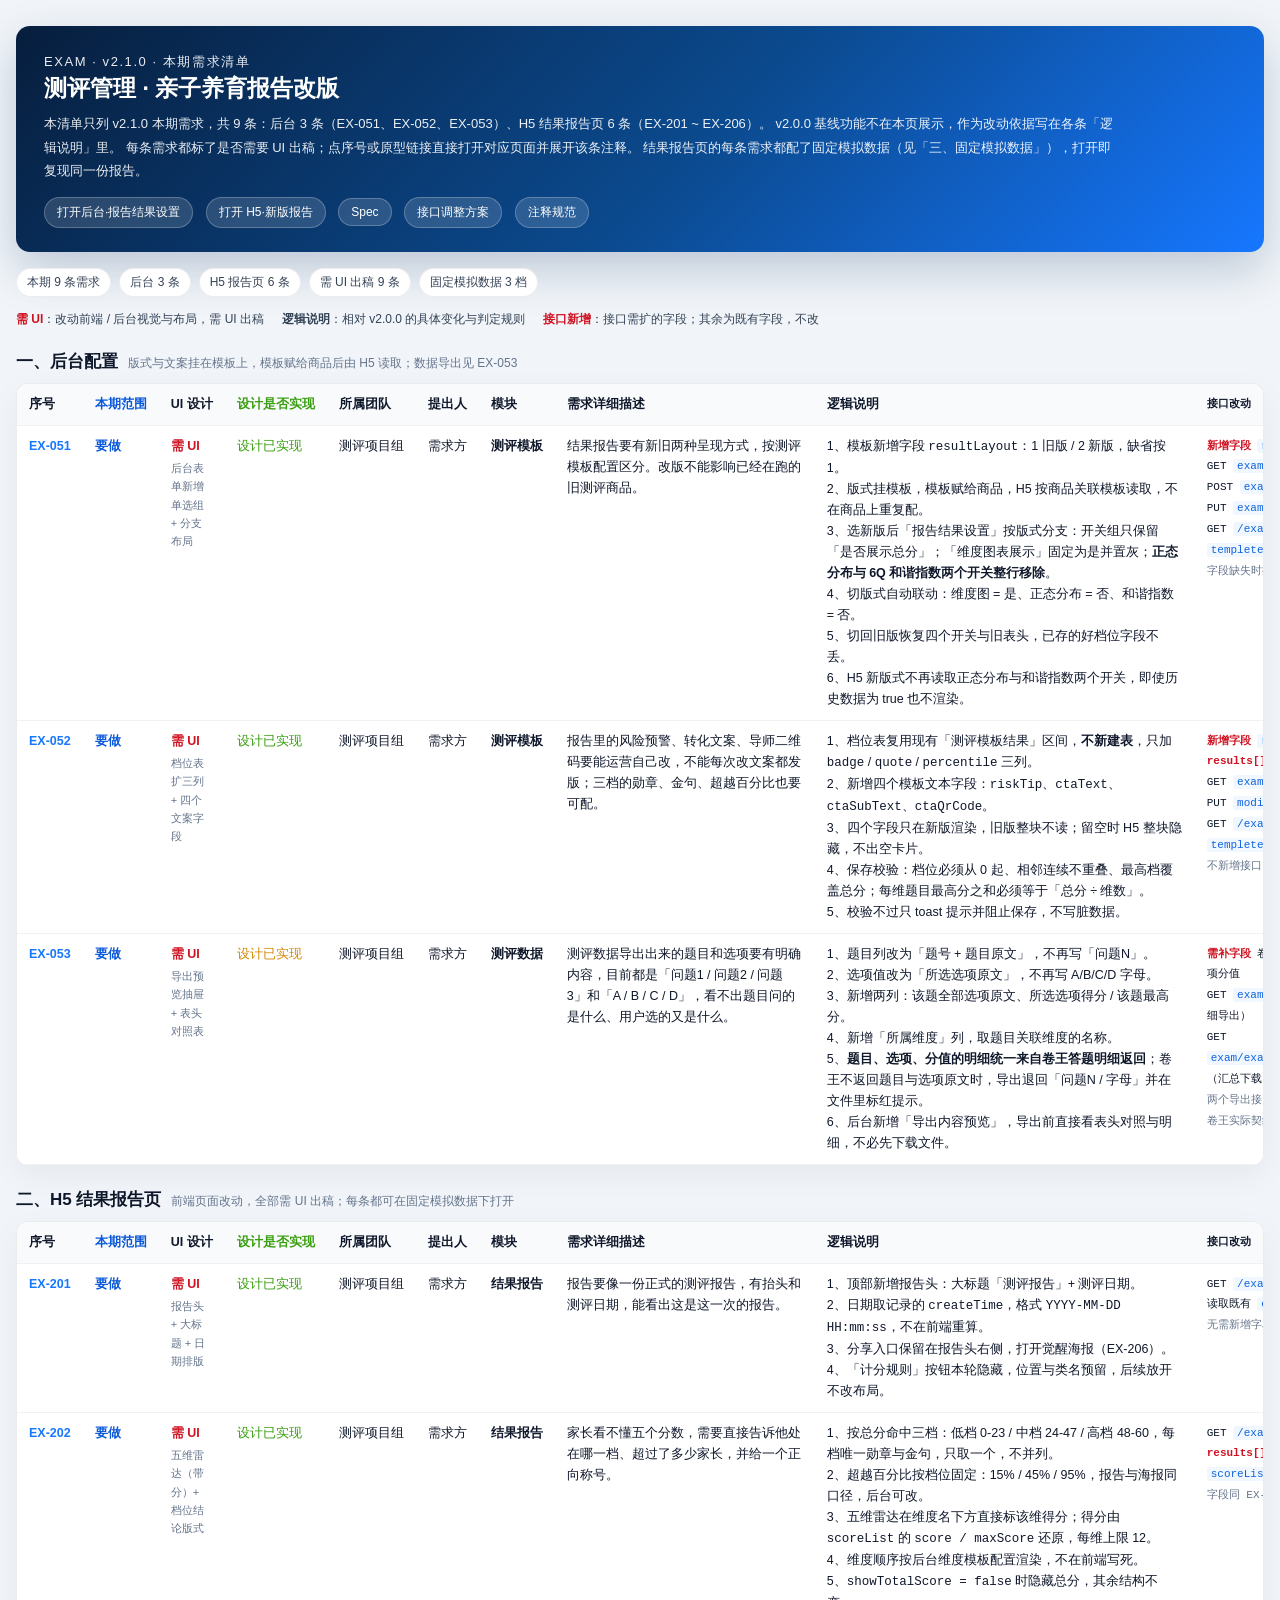
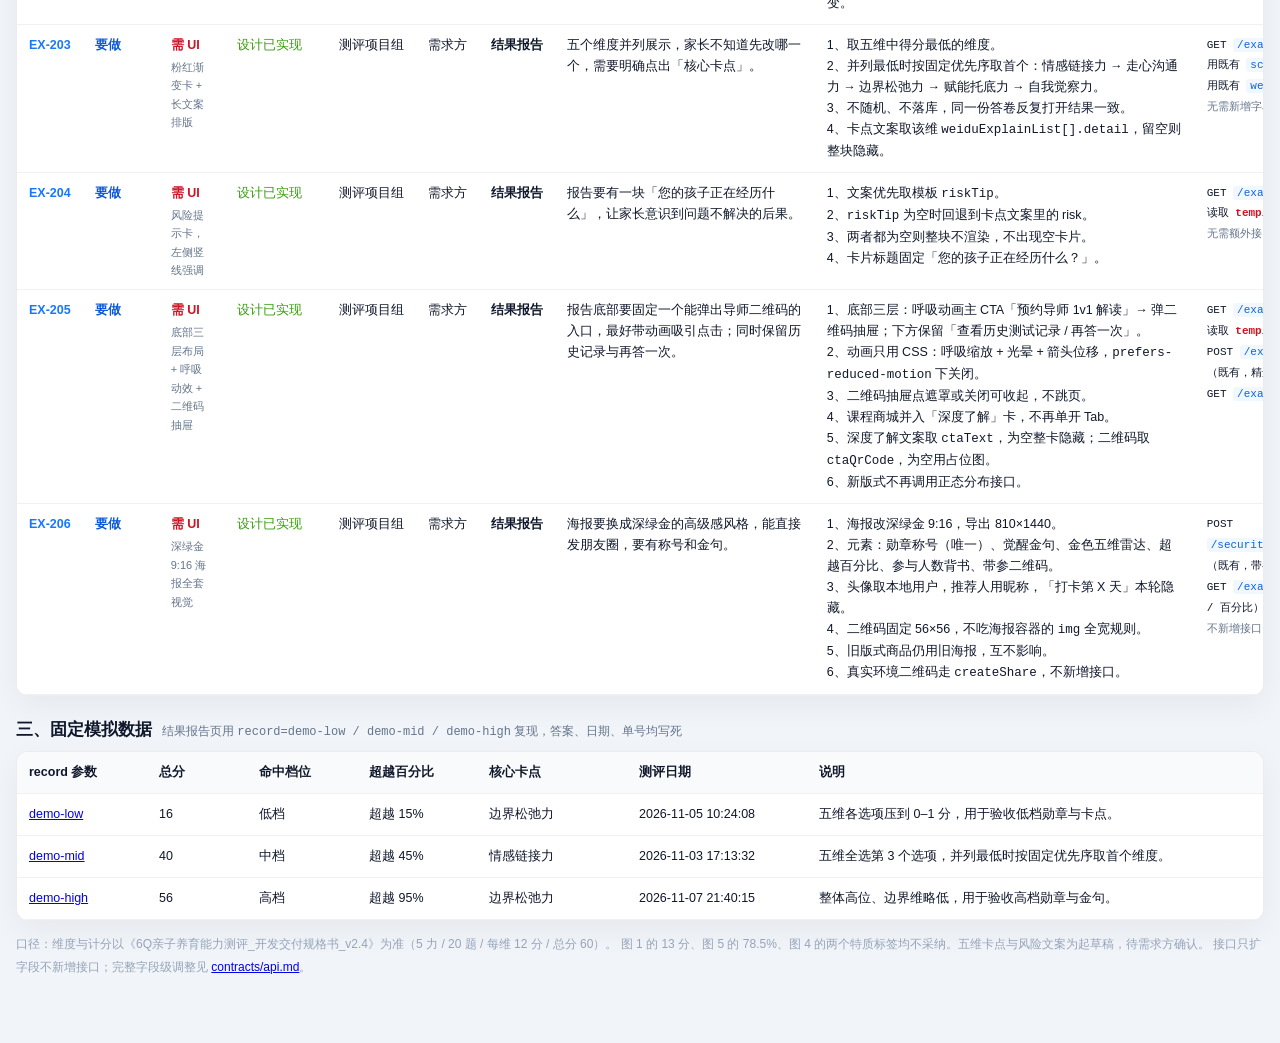
==== commit 5f3332df: "feat(exam): CTA 改预约导师 1v1 解读；导出输出题目与选项原文（EX-053） 1. 底部主 CTA 文案改为「预约导师 1v1 解读」，二维码抽屉与深度了解引导语    同步由「班" ====
--- a/6Q_exam_battalion/index.html
+++ b/6Q_exam_battalion/index.html
@@ -64,7 +64,7 @@
       <p class="nav-hero__eye">EXAM · v2.1.0 · 本期需求清单</p>
       <h1>测评管理 · 亲子养育报告改版</h1>
       <p>
-        本清单只列 v2.1.0 本期需求，共 8 条：后台 2 条（EX-051、EX-052）、H5 结果报告页 6 条（EX-201 ~ EX-206）。
+        本清单只列 v2.1.0 本期需求，共 9 条：后台 3 条（EX-051、EX-052、EX-053）、H5 结果报告页 6 条（EX-201 ~ EX-206）。
         v2.0.0 基线功能不在本页展示，作为改动依据写在各条「逻辑说明」里。
         每条需求都标了是否需要 UI 出稿；点序号或原型链接直接打开对应页面并展开该条注释。
         结果报告页的每条需求都配了固定模拟数据（见「三、固定模拟数据」），打开即复现同一份报告。
@@ -77,7 +77,7 @@
     </header>
 
     <div class="meta">
-      <span>本期 8 条需求</span><span>后台 2 条</span><span>H5 报告页 6 条</span><span>需 UI 出稿 8 条</span><span>固定模拟数据 3 档</span>
+      <span>本期 9 条需求</span><span>后台 3 条</span><span>H5 报告页 6 条</span><span>需 UI 出稿 9 条</span><span>固定模拟数据 3 档</span>
     </div>
 
     <div class="legend">
@@ -86,7 +86,7 @@
       <span><b class="red">接口新增</b>：接口需扩的字段；其余为既有字段，不改</span>
     </div>
 
-    <div class="zone-head"><h2>一、后台配置 · 模板级</h2><span>版式与文案都挂在模板上，模板赋给商品后由 H5 读取</span></div>
+    <div class="zone-head"><h2>一、后台配置</h2><span>版式与文案挂在模板上，模板赋给商品后由 H5 读取；数据导出见 EX-053</span></div>
     <div class="sheet">
       <table>
         <thead>
@@ -143,7 +143,7 @@
             <td class="team">测评项目组</td>
             <td class="who">需求方</td>
             <td class="mod">测评模板</td>
-            <td class="text">报告里的风险预警、转化文案、班主任二维码要能运营自己改，不能每次改文案都发版；三档的勋章、金句、超越百分比也要可配。</td>
+            <td class="text">报告里的风险预警、转化文案、导师二维码要能运营自己改，不能每次改文案都发版；三档的勋章、金句、超越百分比也要可配。</td>
             <td class="logic">
               1、档位表复用现有「测评模板结果」区间，<b>不新建表</b>，只加 <code>badge</code> / <code>quote</code> / <code>percentile</code> 三列。<br />
               2、新增四个模板文本字段：<code>riskTip</code>、<code>ctaText</code>、<code>ctaSubText</code>、<code>ctaQrCode</code>。<br />
@@ -161,6 +161,34 @@
             <td class="proto">
               <a href="replica.html?p=template-form&id=tpl-parent&tab=3&note=EX-052">新版模板 · 报告结果</a>
               <a href="replica.html?p=template-detail&id=tpl-parent&tab=report">模板详情 · 报告结果（只读）</a>
+            </td>
+          </tr>
+          <tr id="req-EX-053">
+            <td class="no"><a href="replica.html?p=data&note=EX-053">EX-053</a></td>
+            <td class="scope">要做</td>
+            <td class="ui ui--yes">需 UI<span class="ui-note">导出预览抽屉 + 表头对照表</span></td>
+            <td class="st st--partial">设计已实现</td>
+            <td class="team">测评项目组</td>
+            <td class="who">需求方</td>
+            <td class="mod">测评数据</td>
+            <td class="text">测评数据导出出来的题目和选项要有明确内容，目前都是「问题1 / 问题2 / 问题3」和「A / B / C / D」，看不出题目问的是什么、用户选的又是什么。</td>
+            <td class="logic">
+              1、题目列改为「题号 + 题目原文」，不再写「问题N」。<br />
+              2、选项值改为「所选选项原文」，不再写 A/B/C/D 字母。<br />
+              3、新增两列：该题全部选项原文、所选选项得分 / 该题最高分。<br />
+              4、新增「所属维度」列，取题目关联维度的名称。<br />
+              5、<b>题目、选项、分值的明细统一来自卷王答题明细返回</b>；卷王不返回题目与选项原文时，导出退回「问题N / 字母」并在文件里标红提示。<br />
+              6、后台新增「导出内容预览」，导出前直接看表头对照与明细，不必先下载文件。
+            </td>
+            <td class="api">
+              <span class="new">需补字段</span> 卷王答题明细：题目原文 / 选项原文 / 选项序号 / 选项分值<br />
+              GET <code>exam/exam/user/check/exportCheckStatistic</code>（明细导出）<br />
+              GET <code>exam/exam/user/favourite/exportTempleteUserAnswer</code>（汇总下载）<br />
+              <span class="keep">两个导出接口需把卷王返回的题目与选项原文透传到文件；字段名以卷王实际契约为准（原型标「待接口确认」）</span>
+            </td>
+            <td class="proto">
+              <a href="replica.html?p=data&note=EX-053"><span class="tag">导出预览</span>测评数据</a>
+              <a href="replica.html?p=data&note=EX-053">打开后点「导出内容预览」</a>
             </td>
           </tr>
         </tbody>
@@ -296,9 +324,9 @@
             <td class="team">测评项目组</td>
             <td class="who">需求方</td>
             <td class="mod">结果报告</td>
-            <td class="text">报告底部要固定一个能弹出班主任二维码的入口，最好带动画吸引点击；同时保留历史记录与再答一次。</td>
-            <td class="logic">
-              1、底部三层：呼吸动画主 CTA「预约班主任 1 对 1 解读」→ 弹二维码抽屉；下方保留「查看历史测试记录 / 再答一次」。<br />
+            <td class="text">报告底部要固定一个能弹出导师二维码的入口，最好带动画吸引点击；同时保留历史记录与再答一次。</td>
+            <td class="logic">
+              1、底部三层：呼吸动画主 CTA「预约导师 1v1 解读」→ 弹二维码抽屉；下方保留「查看历史测试记录 / 再答一次」。<br />
               2、动画只用 CSS：呼吸缩放 + 光晕 + 箭头位移，<code>prefers-reduced-motion</code> 下关闭。<br />
               3、二维码抽屉点遮罩或关闭可收起，不跳页。<br />
               4、课程商城并入「深度了解」卡，不再单开 Tab。<br />
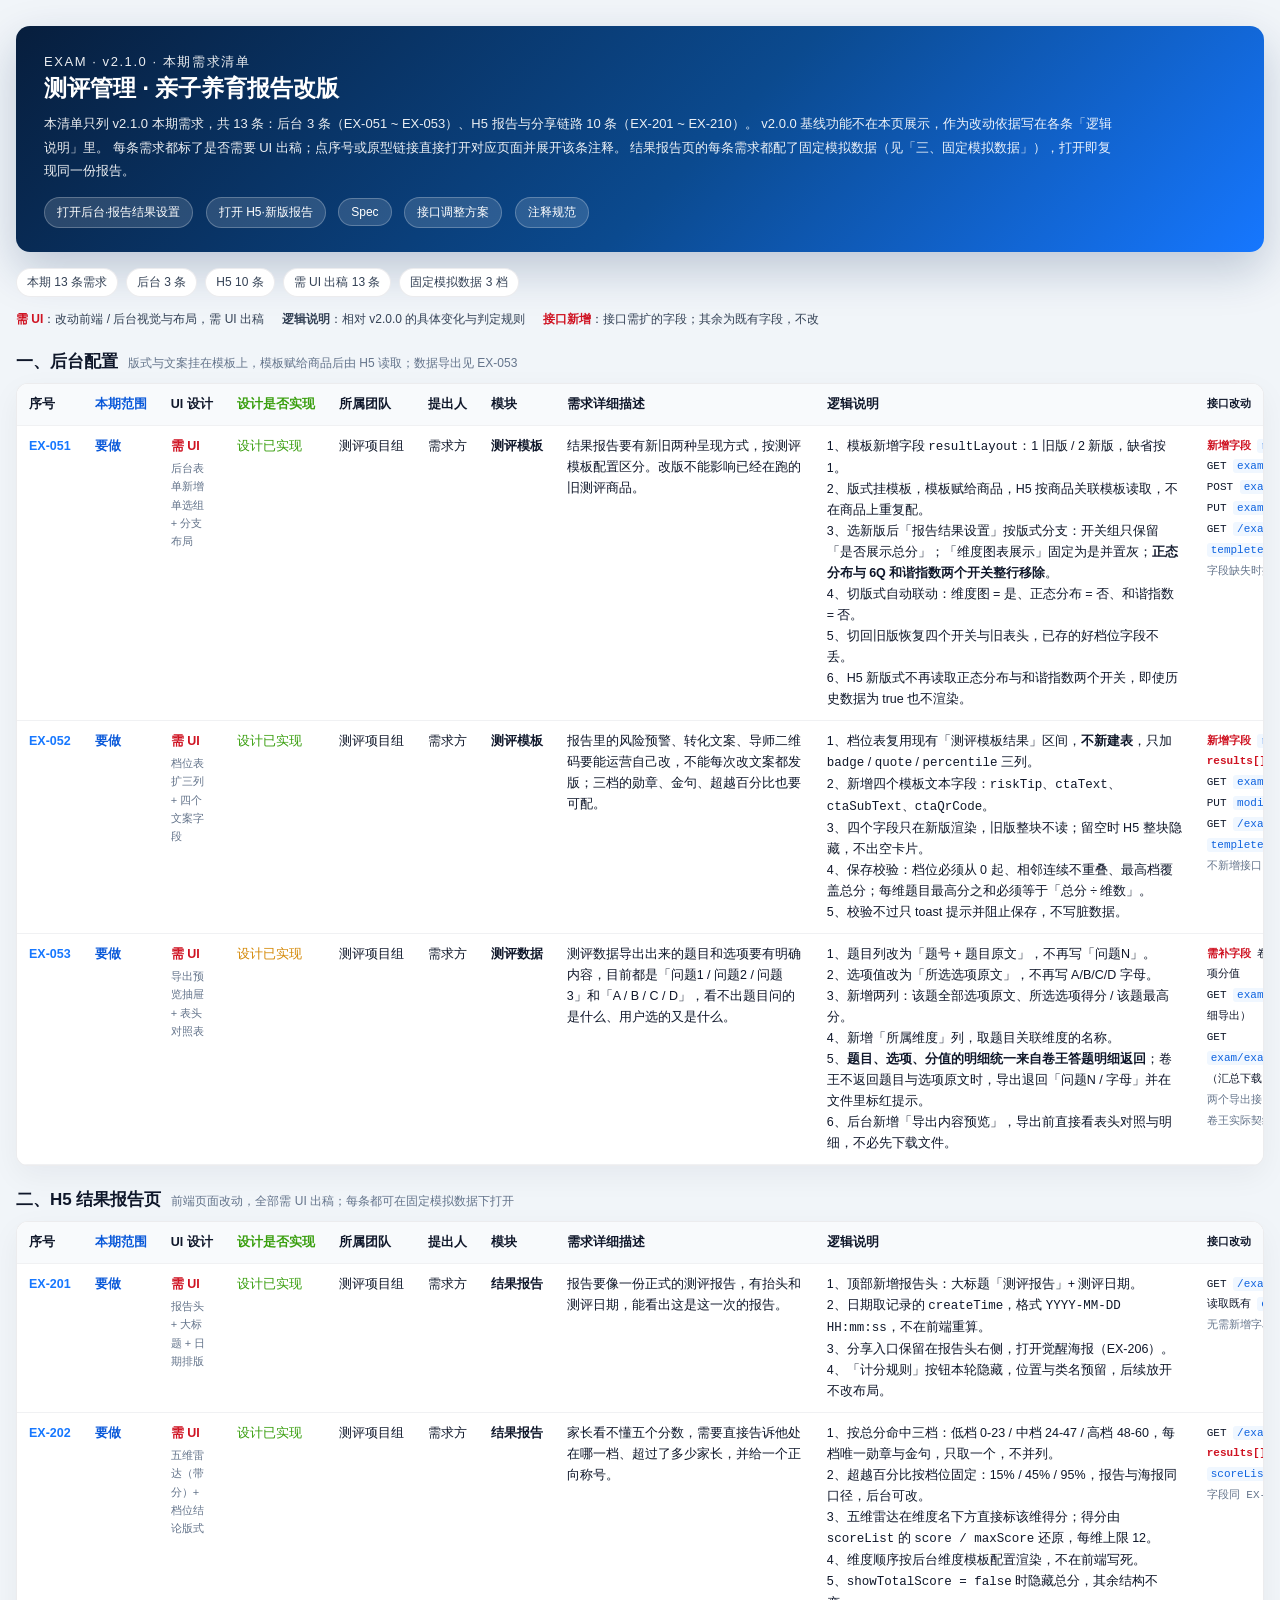
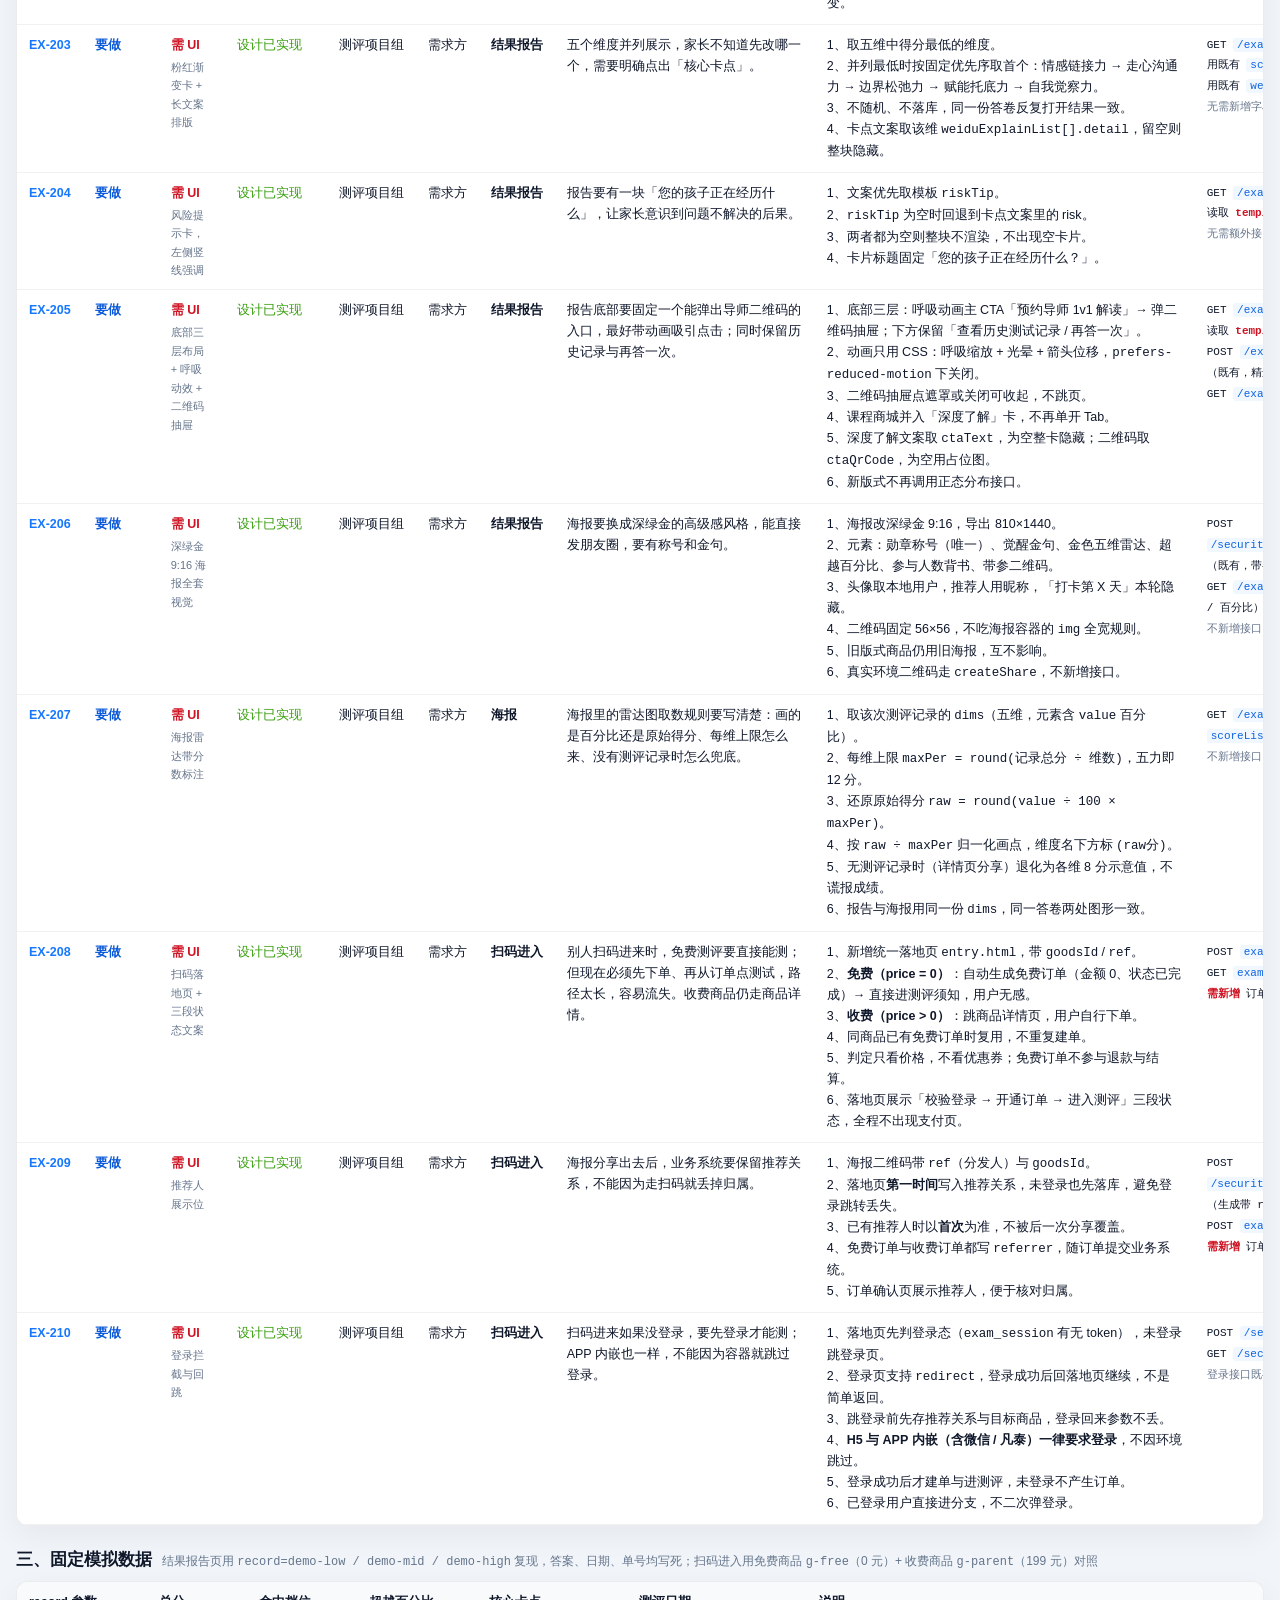
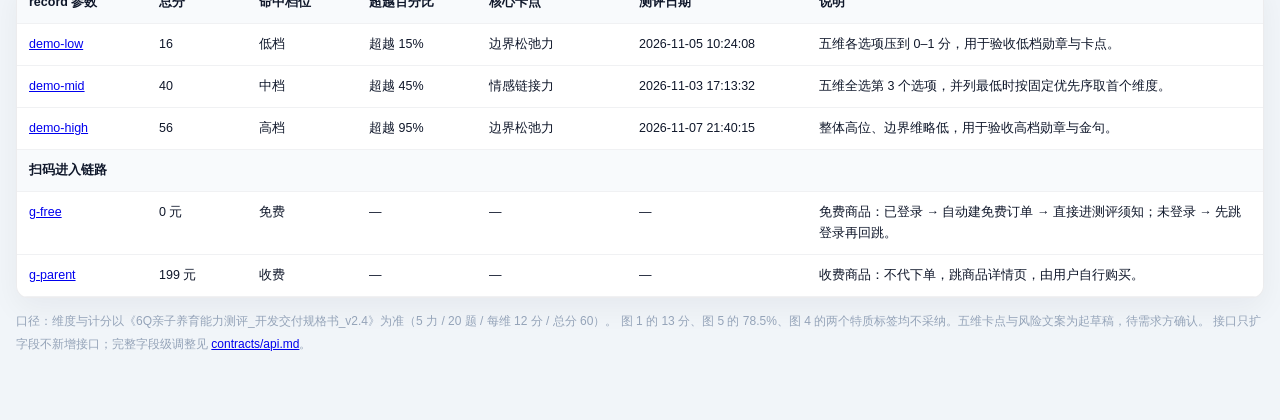
==== commit f0320f90: "feat(exam): 海报雷达取数、扫码分流与免费无感建单、推荐关系与登录校验（EX-207~210） 1. EX-207 海报雷达取数规则    - 取记录 dims → 每维上限 round(总" ====
--- a/6Q_exam_battalion/index.html
+++ b/6Q_exam_battalion/index.html
@@ -64,7 +64,7 @@
       <p class="nav-hero__eye">EXAM · v2.1.0 · 本期需求清单</p>
       <h1>测评管理 · 亲子养育报告改版</h1>
       <p>
-        本清单只列 v2.1.0 本期需求，共 9 条：后台 3 条（EX-051、EX-052、EX-053）、H5 结果报告页 6 条（EX-201 ~ EX-206）。
+        本清单只列 v2.1.0 本期需求，共 13 条：后台 3 条（EX-051 ~ EX-053）、H5 报告与分享链路 10 条（EX-201 ~ EX-210）。
         v2.0.0 基线功能不在本页展示，作为改动依据写在各条「逻辑说明」里。
         每条需求都标了是否需要 UI 出稿；点序号或原型链接直接打开对应页面并展开该条注释。
         结果报告页的每条需求都配了固定模拟数据（见「三、固定模拟数据」），打开即复现同一份报告。
@@ -77,7 +77,7 @@
     </header>
 
     <div class="meta">
-      <span>本期 9 条需求</span><span>后台 3 条</span><span>H5 报告页 6 条</span><span>需 UI 出稿 9 条</span><span>固定模拟数据 3 档</span>
+      <span>本期 13 条需求</span><span>后台 3 条</span><span>H5 10 条</span><span>需 UI 出稿 13 条</span><span>固定模拟数据 3 档</span>
     </div>
 
     <div class="legend">
@@ -369,11 +369,115 @@
               <a href="../6Q_exam_h5/result.html?record=demo-high&goodsId=g-parent&note=EX-206"><span class="tag">高档 56 分</span>海报（点右上分享）</a>
             </td>
           </tr>
+          <tr id="req-EX-207">
+            <td class="no"><a href="../6Q_exam_h5/result.html?record=demo-mid&goodsId=g-parent&note=EX-207">EX-207</a></td>
+            <td class="scope">要做</td>
+            <td class="ui ui--yes">需 UI<span class="ui-note">海报雷达带分数标注</span></td>
+            <td class="st">设计已实现</td>
+            <td class="team">测评项目组</td>
+            <td class="who">需求方</td>
+            <td class="mod">海报</td>
+            <td class="text">海报里的雷达图取数规则要写清楚：画的是百分比还是原始得分、每维上限怎么来、没有测评记录时怎么兜底。</td>
+            <td class="logic">
+              1、取该次测评记录的 <code>dims</code>（五维，元素含 <code>value</code> 百分比）。<br />
+              2、每维上限 <code>maxPer = round(记录总分 ÷ 维数)</code>，五力即 12 分。<br />
+              3、还原原始得分 <code>raw = round(value ÷ 100 × maxPer)</code>。<br />
+              4、按 <code>raw ÷ maxPer</code> 归一化画点，维度名下方标 <code>(raw分)</code>。<br />
+              5、无测评记录时（详情页分享）退化为各维 8 分示意值，不谎报成绩。<br />
+              6、报告与海报用同一份 <code>dims</code>，同一答卷两处图形一致。
+            </td>
+            <td class="api">
+              GET <code>/exam/app/api/viewCheckResult</code><br />
+              <code>scoreList[]</code> 需含 <code>name</code> / <code>score</code> / <code>maxScore</code><br />
+              <span class="keep">不新增接口</span>
+            </td>
+            <td class="proto">
+              <a href="../6Q_exam_h5/result.html?record=demo-mid&goodsId=g-parent&note=EX-207"><span class="tag">中档 40 分</span>海报雷达取数</a>
+            </td>
+          </tr>
+          <tr id="req-EX-208">
+            <td class="no"><a href="../6Q_exam_h5/entry.html?goodsId=g-free&ref=S6MULM1&from=poster&note=EX-208">EX-208</a></td>
+            <td class="scope">要做</td>
+            <td class="ui ui--yes">需 UI<span class="ui-note">扫码落地页 + 三段状态文案</span></td>
+            <td class="st">设计已实现</td>
+            <td class="team">测评项目组</td>
+            <td class="who">需求方</td>
+            <td class="mod">扫码进入</td>
+            <td class="text">别人扫码进来时，免费测评要直接能测；但现在必须先下单、再从订单点测试，路径太长，容易流失。收费商品仍走商品详情。</td>
+            <td class="logic">
+              1、新增统一落地页 <code>entry.html</code>，带 <code>goodsId</code> / <code>ref</code>。<br />
+              2、<b>免费（price = 0）</b>：自动生成免费订单（金额 0、状态已完成）→ 直接进测评须知，用户无感。<br />
+              3、<b>收费（price &gt; 0）</b>：跳商品详情页，用户自行下单。<br />
+              4、同商品已有免费订单时复用，不重复建单。<br />
+              5、判定只看价格，不看优惠券；免费订单不参与退款与结算。<br />
+              6、落地页展示「校验登录 → 开通订单 → 进入测评」三段状态，全程不出现支付页。
+            </td>
+            <td class="api">
+              POST <code>exam/order/create</code>（免费商品，金额 0）<br />
+              GET <code>exam/exam/templete/detail</code><br />
+              <span class="new">需新增</span> 订单状态回写与渠道字段 <code>scan_free</code>
+            </td>
+            <td class="proto">
+              <a href="../6Q_exam_h5/entry.html?goodsId=g-free&ref=S6MULM1&from=poster&note=EX-208"><span class="tag">免费商品</span>无感建单进入</a>
+              <a href="../6Q_exam_h5/entry.html?goodsId=g-parent&ref=S6MULM1&from=poster&note=EX-208"><span class="tag">收费商品</span>进商品详情</a>
+            </td>
+          </tr>
+          <tr id="req-EX-209">
+            <td class="no"><a href="../6Q_exam_h5/entry.html?goodsId=g-free&ref=S6MULM1&from=poster&note=EX-209">EX-209</a></td>
+            <td class="scope">要做</td>
+            <td class="ui ui--yes">需 UI<span class="ui-note">推荐人展示位</span></td>
+            <td class="st">设计已实现</td>
+            <td class="team">测评项目组</td>
+            <td class="who">需求方</td>
+            <td class="mod">扫码进入</td>
+            <td class="text">海报分享出去后，业务系统要保留推荐关系，不能因为走扫码就丢掉归属。</td>
+            <td class="logic">
+              1、海报二维码带 <code>ref</code>（分发人）与 <code>goodsId</code>。<br />
+              2、落地页<b>第一时间</b>写入推荐关系，未登录也先落库，避免登录跳转丢失。<br />
+              3、已有推荐人时以<b>首次</b>为准，不被后一次分享覆盖。<br />
+              4、免费订单与收费订单都写 <code>referrer</code>，随订单提交业务系统。<br />
+              5、订单确认页展示推荐人，便于核对归属。
+            </td>
+            <td class="api">
+              POST <code>/security/api/user/share/center/createShare</code>（生成带 ref 链接）<br />
+              POST <code>exam/order/create</code>（订单带 <code>referrer</code>）<br />
+              <span class="new">需新增</span> 订单字段 <code>referrer</code> / <code>referrerGoodsId</code>
+            </td>
+            <td class="proto">
+              <a href="../6Q_exam_h5/entry.html?goodsId=g-free&ref=S6MULM1&from=poster&note=EX-209"><span class="tag">带 ref</span>推荐关系继承</a>
+            </td>
+          </tr>
+          <tr id="req-EX-210">
+            <td class="no"><a href="../6Q_exam_h5/entry.html?goodsId=g-free&ref=S6MULM1&from=poster&note=EX-210">EX-210</a></td>
+            <td class="scope">要做</td>
+            <td class="ui ui--yes">需 UI<span class="ui-note">登录拦截与回跳</span></td>
+            <td class="st">设计已实现</td>
+            <td class="team">测评项目组</td>
+            <td class="who">需求方</td>
+            <td class="mod">扫码进入</td>
+            <td class="text">扫码进来如果没登录，要先登录才能测；APP 内嵌也一样，不能因为容器就跳过登录。</td>
+            <td class="logic">
+              1、落地页先判登录态（<code>exam_session</code> 有无 token），未登录跳登录页。<br />
+              2、登录页支持 <code>redirect</code>，登录成功后回落地页继续，不是简单返回。<br />
+              3、跳登录前先存推荐关系与目标商品，登录回来参数不丢。<br />
+              4、<b>H5 与 APP 内嵌（含微信 / 凡泰）一律要求登录</b>，不因环境跳过。<br />
+              5、登录成功后才建单与进测评，未登录不产生订单。<br />
+              6、已登录用户直接进分支，不二次弹登录。
+            </td>
+            <td class="api">
+              POST <code>/security/api/user/login</code>（返回 token）<br />
+              GET <code>/security/api/user/info</code><br />
+              <span class="keep">登录接口既有，不改字段</span>
+            </td>
+            <td class="proto">
+              <a href="../6Q_exam_h5/entry.html?goodsId=g-free&ref=S6MULM1&from=poster&note=EX-210"><span class="tag">未登录</span>跳登录后回跳</a>
+            </td>
+          </tr>
         </tbody>
       </table>
     </div>
 
-    <div class="zone-head"><h2>三、固定模拟数据</h2><span>结果报告页用 <code>record=demo-low / demo-mid / demo-high</code> 复现，答案、日期、单号均写死</span></div>
+    <div class="zone-head"><h2>三、固定模拟数据</h2><span>结果报告页用 <code>record=demo-low / demo-mid / demo-high</code> 复现，答案、日期、单号均写死；扫码进入用免费商品 <code>g-free</code>（0 元）+ 收费商品 <code>g-parent</code>（199 元）对照</span></div>
     <div class="sheet">
       <table class="demo">
         <thead>
@@ -384,8 +488,7 @@
             <td><a href="../6Q_exam_h5/result.html?record=demo-low&goodsId=g-parent">demo-low</a></td>
             <td>16</td><td>低档</td><td>超越 15%</td><td>边界松弛力</td><td>2026-11-05 10:24:08</td>
             <td>五维各选项压到 0–1 分，用于验收低档勋章与卡点。</td>
-          </tr>
-          <tr>
+          </tr>          <tr>
             <td><a href="../6Q_exam_h5/result.html?record=demo-mid&goodsId=g-parent">demo-mid</a></td>
             <td>40</td><td>中档</td><td>超越 45%</td><td>情感链接力</td><td>2026-11-03 17:13:32</td>
             <td>五维全选第 3 个选项，并列最低时按固定优先序取首个维度。</td>
@@ -394,6 +497,19 @@
             <td><a href="../6Q_exam_h5/result.html?record=demo-high&goodsId=g-parent">demo-high</a></td>
             <td>56</td><td>高档</td><td>超越 95%</td><td>边界松弛力</td><td>2026-11-07 21:40:15</td>
             <td>整体高位、边界维略低，用于验收高档勋章与金句。</td>
+          </tr>
+          <tr>
+            <td colspan="7" style="background:#f8fafc;font-weight:700">扫码进入链路</td>
+          </tr>
+          <tr>
+            <td><a href="../6Q_exam_h5/entry.html?goodsId=g-free&ref=S6MULM1&from=poster">g-free</a></td>
+            <td>0 元</td><td>免费</td><td>—</td><td>—</td><td>—</td>
+            <td>免费商品：已登录 → 自动建免费订单 → 直接进测评须知；未登录 → 先跳登录再回跳。</td>
+          </tr>
+          <tr>
+            <td><a href="../6Q_exam_h5/entry.html?goodsId=g-parent&ref=S6MULM1&from=poster">g-parent</a></td>
+            <td>199 元</td><td>收费</td><td>—</td><td>—</td><td>—</td>
+            <td>收费商品：不代下单，跳商品详情页，由用户自行购买。</td>
           </tr>
         </tbody>
       </table>
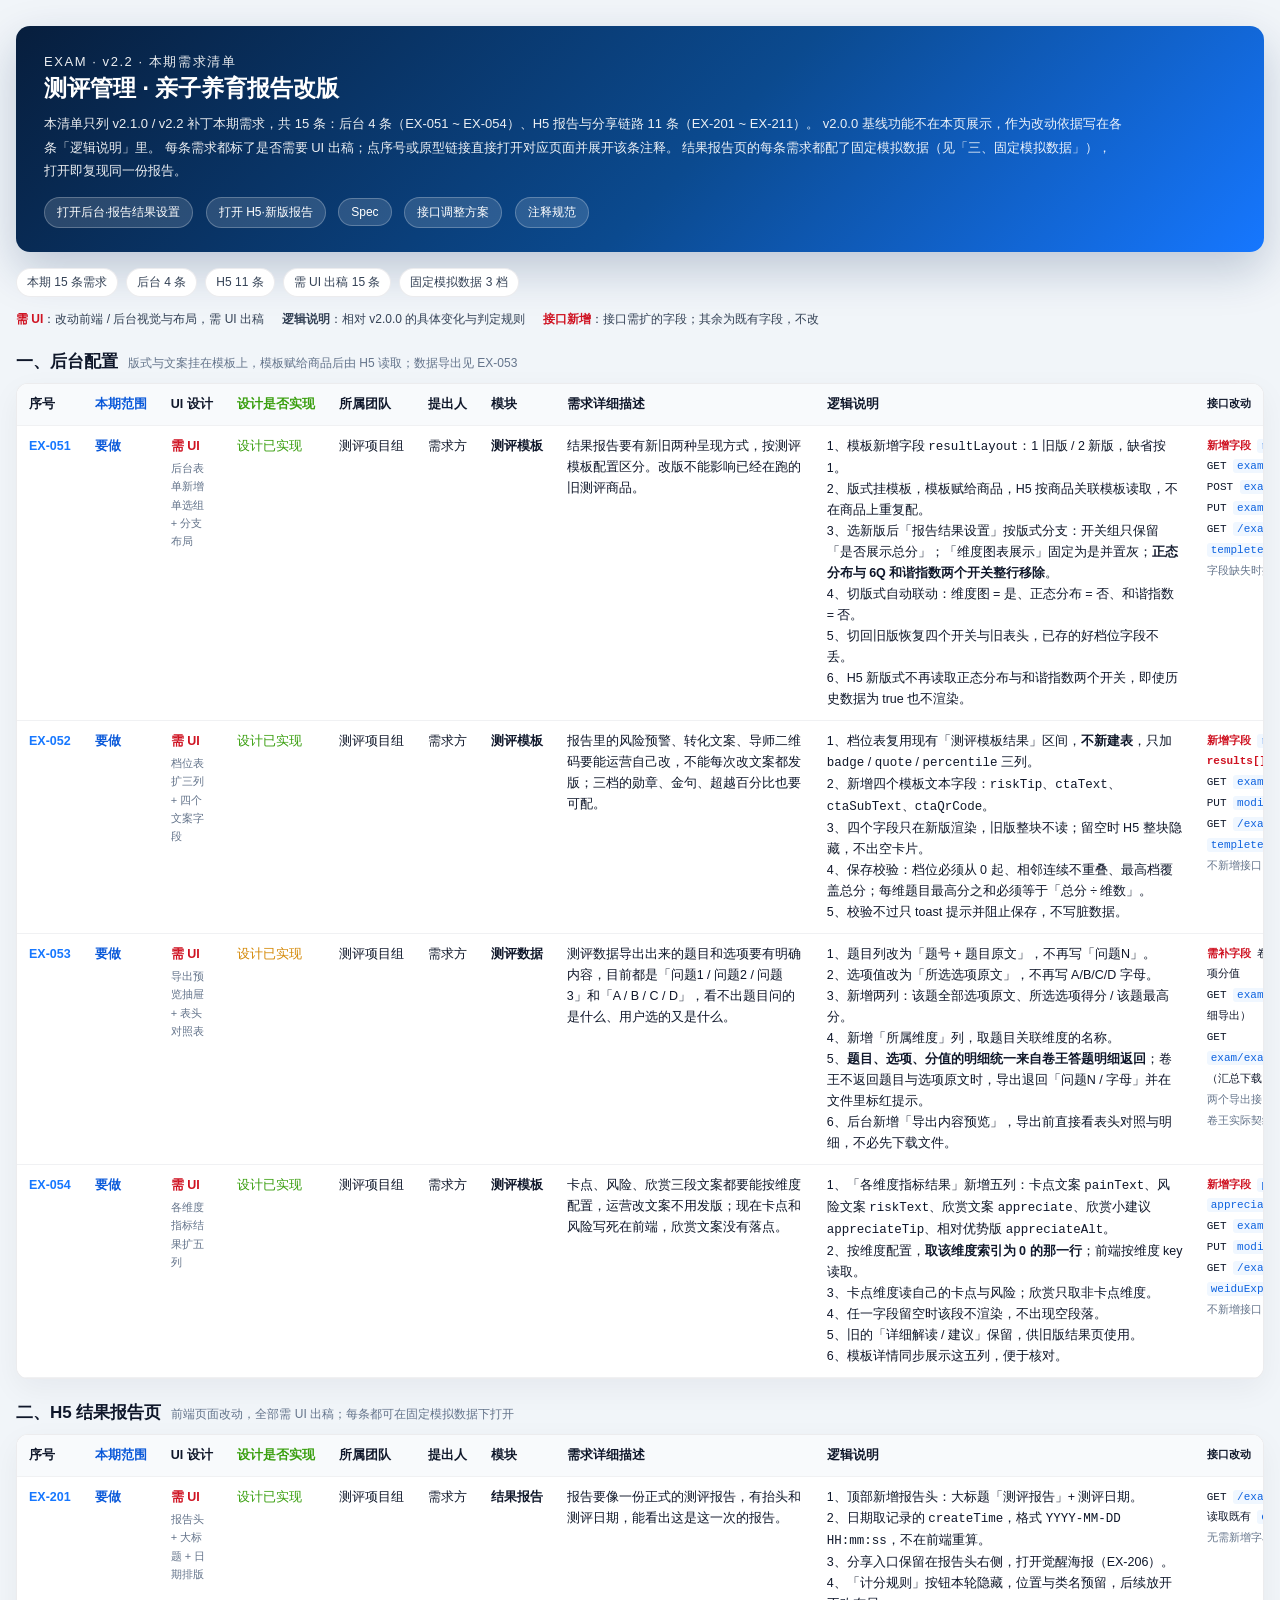
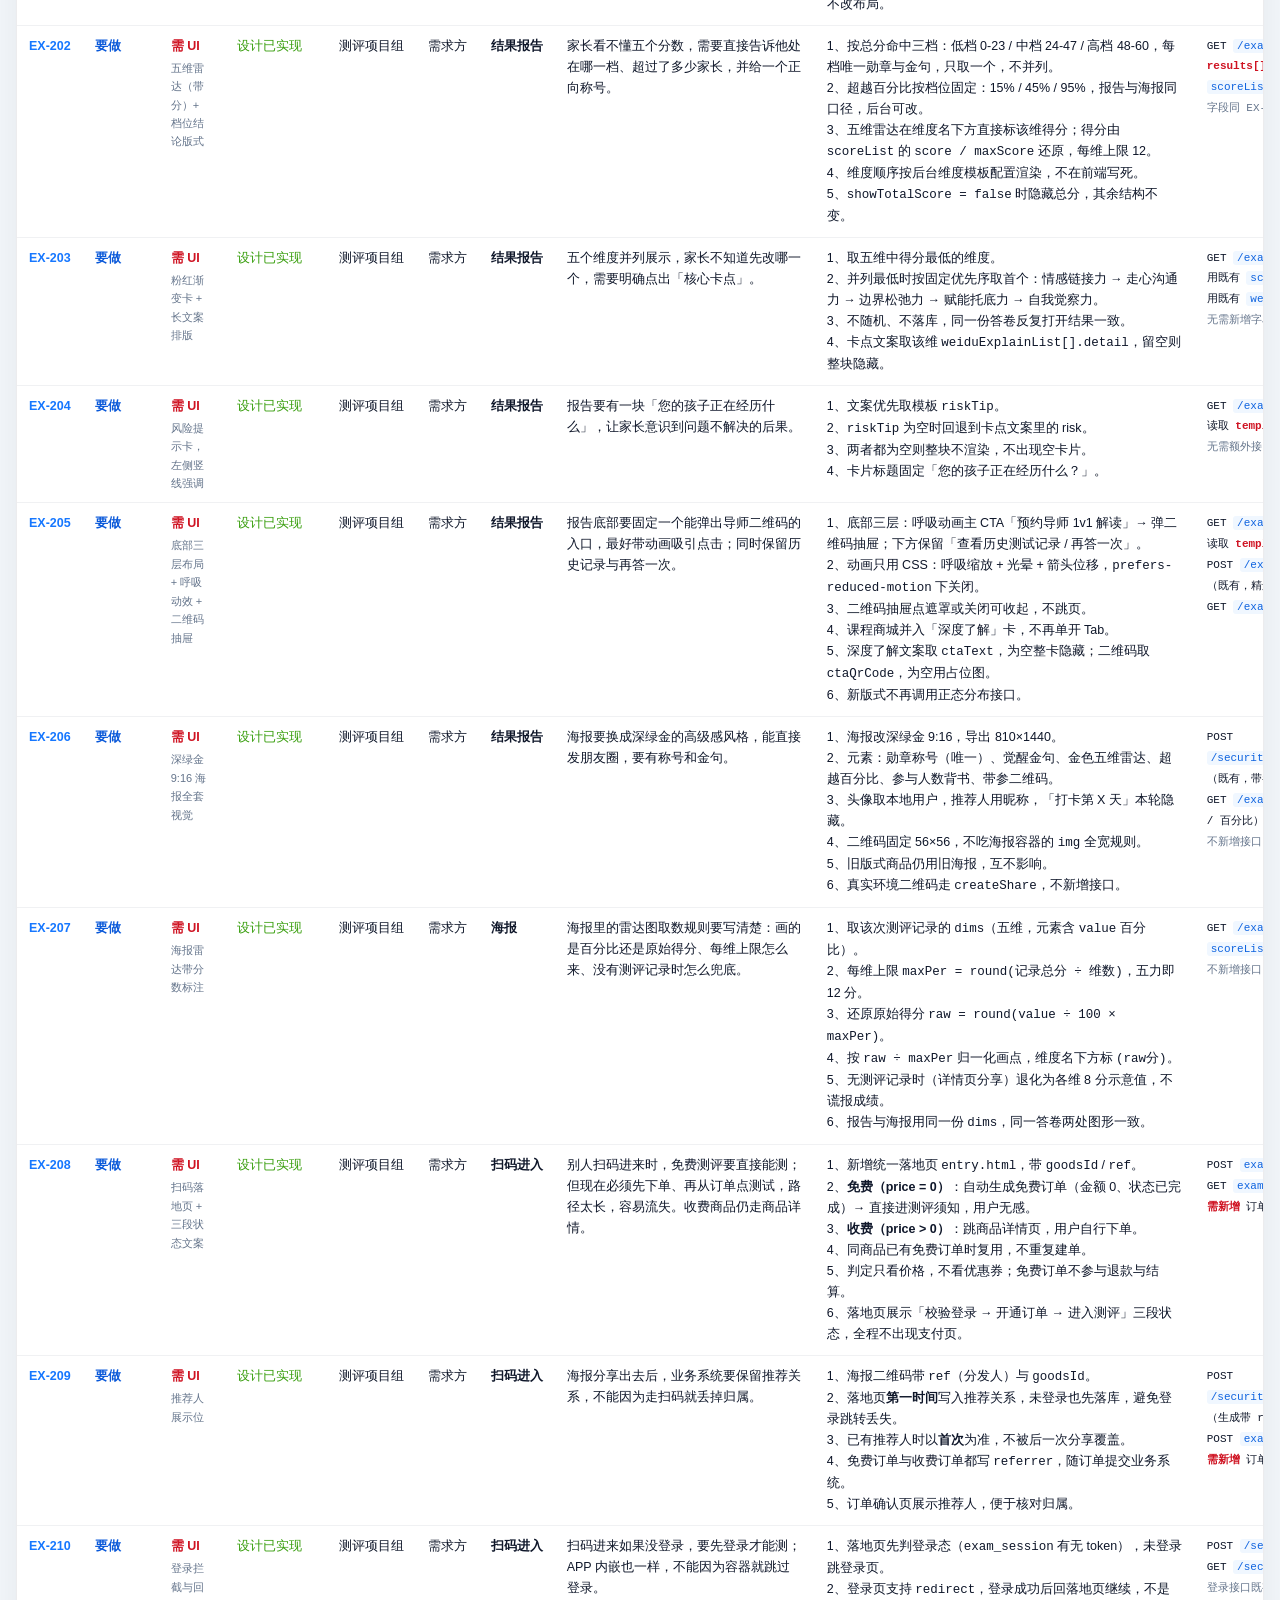
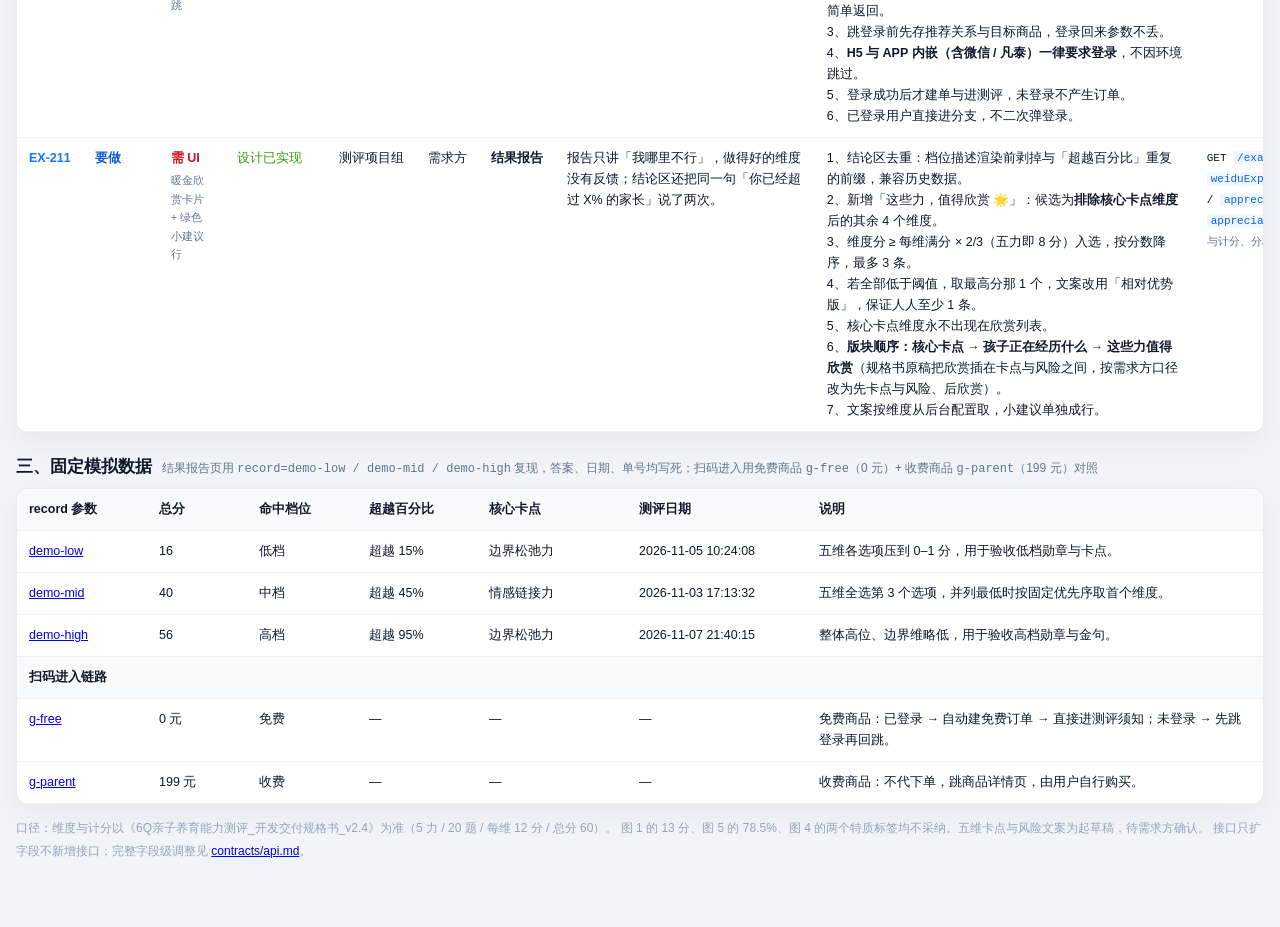
==== commit c0a2b409: "feat(exam): v2.2 值得欣赏的力，结论去重与维度文案按维配置 1. 结论区去重（图1 反馈）    - 档位描述渲染前剥掉与「超越百分比」重复的前缀，兼容历史数据    - 不再出现「亲" ====
--- a/6Q_exam_battalion/index.html
+++ b/6Q_exam_battalion/index.html
@@ -3,7 +3,7 @@
 <head>
   <meta charset="UTF-8" />
   <meta name="viewport" content="width=device-width, initial-scale=1.0" />
-  <title>测评管理 · v2.1.0 功能清单</title>
+  <title>测评管理 · v2.2 功能清单</title>
   <style>
     :root {
       --ink: #0f172a; --ink2: #334155; --muted: #64748b; --line: rgba(15,23,42,.08);
@@ -61,10 +61,10 @@
 <body>
   <div class="nav-page">
     <header class="nav-hero">
-      <p class="nav-hero__eye">EXAM · v2.1.0 · 本期需求清单</p>
+      <p class="nav-hero__eye">EXAM · v2.2 · 本期需求清单</p>
       <h1>测评管理 · 亲子养育报告改版</h1>
       <p>
-        本清单只列 v2.1.0 本期需求，共 13 条：后台 3 条（EX-051 ~ EX-053）、H5 报告与分享链路 10 条（EX-201 ~ EX-210）。
+        本清单只列 v2.1.0 / v2.2 补丁本期需求，共 15 条：后台 4 条（EX-051 ~ EX-054）、H5 报告与分享链路 11 条（EX-201 ~ EX-211）。
         v2.0.0 基线功能不在本页展示，作为改动依据写在各条「逻辑说明」里。
         每条需求都标了是否需要 UI 出稿；点序号或原型链接直接打开对应页面并展开该条注释。
         结果报告页的每条需求都配了固定模拟数据（见「三、固定模拟数据」），打开即复现同一份报告。
@@ -77,7 +77,7 @@
     </header>
 
     <div class="meta">
-      <span>本期 13 条需求</span><span>后台 3 条</span><span>H5 10 条</span><span>需 UI 出稿 13 条</span><span>固定模拟数据 3 档</span>
+      <span>本期 15 条需求</span><span>后台 4 条</span><span>H5 11 条</span><span>需 UI 出稿 15 条</span><span>固定模拟数据 3 档</span>
     </div>
 
     <div class="legend">
@@ -191,12 +191,39 @@
               <a href="replica.html?p=data&note=EX-053">打开后点「导出内容预览」</a>
             </td>
           </tr>
+          <tr id="req-EX-054">
+            <td class="no"><a href="replica.html?p=template-form&id=tpl-parent&tab=3&note=EX-054">EX-054</a></td>
+            <td class="scope">要做</td>
+            <td class="ui ui--yes">需 UI<span class="ui-note">各维度指标结果扩五列</span></td>
+            <td class="st">设计已实现</td>
+            <td class="team">测评项目组</td>
+            <td class="who">需求方</td>
+            <td class="mod">测评模板</td>
+            <td class="text">卡点、风险、欣赏三段文案都要能按维度配置，运营改文案不用发版；现在卡点和风险写死在前端，欣赏文案没有落点。</td>
+            <td class="logic">
+              1、「各维度指标结果」新增五列：卡点文案 <code>painText</code>、风险文案 <code>riskText</code>、欣赏文案 <code>appreciate</code>、欣赏小建议 <code>appreciateTip</code>、相对优势版 <code>appreciateAlt</code>。<br />
+              2、按维度配置，<b>取该维度索引为 0 的那一行</b>；前端按维度 key 读取。<br />
+              3、卡点维度读自己的卡点与风险；欣赏只取非卡点维度。<br />
+              4、任一字段留空时该段不渲染，不出现空段落。<br />
+              5、旧的「详细解读 / 建议」保留，供旧版结果页使用。<br />
+              6、模板详情同步展示这五列，便于核对。
+            </td>
+            <td class="api">
+              <span class="new">新增字段</span> <code>painText</code> <code>riskText</code> <code>appreciate</code> <code>appreciateTip</code> <code>appreciateAlt</code><br />
+              GET <code>exam/exam/templete/detail</code> / POST <code>create</code> / PUT <code>modify</code> 的 <code>dimensionExplains[]</code><br />
+              GET <code>/exam/app/api/viewCheckResult</code> 的 <code>weiduExplainList[]</code><br />
+              <span class="keep">不新增接口、不新建表</span>
+            </td>
+            <td class="proto">
+              <a href="replica.html?p=template-form&id=tpl-parent&tab=3&note=EX-054">各维度文案配置</a>
+              <a href="replica.html?p=template-detail&id=tpl-parent&tab=report">模板详情 · 只读</a>
+            </td>
+          </tr>
         </tbody>
       </table>
     </div>
 
-    <div class="zone-head"><h2>二、H5 结果报告页</h2><span>前端页面改动，全部需 UI 出稿；每条都可在固定模拟数据下打开</span></div>
-    <div class="sheet">
+    <div class="zone-head"><h2>二、H5 结果报告页</h2><span>前端页面改动，全部需 UI 出稿；每条都可在固定模拟数据下打开</span></div>    <div class="sheet">
       <table>
         <thead>
           <tr>
@@ -471,6 +498,35 @@
             </td>
             <td class="proto">
               <a href="../6Q_exam_h5/entry.html?goodsId=g-free&ref=S6MULM1&from=poster&note=EX-210"><span class="tag">未登录</span>跳登录后回跳</a>
+            </td>
+          </tr>
+          <tr id="req-EX-211">
+            <td class="no"><a href="../6Q_exam_h5/result.html?record=demo-mid&goodsId=g-parent&note=EX-211">EX-211</a></td>
+            <td class="scope">要做</td>
+            <td class="ui ui--yes">需 UI<span class="ui-note">暖金欣赏卡片 + 绿色小建议行</span></td>
+            <td class="st">设计已实现</td>
+            <td class="team">测评项目组</td>
+            <td class="who">需求方</td>
+            <td class="mod">结果报告</td>
+            <td class="text">报告只讲「我哪里不行」，做得好的维度没有反馈；结论区还把同一句「你已经超过 X% 的家长」说了两次。</td>
+            <td class="logic">
+              1、结论区去重：档位描述渲染前剥掉与「超越百分比」重复的前缀，兼容历史数据。<br />
+              2、新增「这些力，值得欣赏 🌟」：候选为<b>排除核心卡点维度</b>后的其余 4 个维度。<br />
+              3、维度分 ≥ 每维满分 × 2/3（五力即 8 分）入选，按分数降序，最多 3 条。<br />
+              4、若全部低于阈值，取最高分那 1 个，文案改用「相对优势版」，保证人人至少 1 条。<br />
+              5、核心卡点维度永不出现在欣赏列表。<br />
+              6、<b>版块顺序：核心卡点 → 孩子正在经历什么 → 这些力值得欣赏</b>（规格书原稿把欣赏插在卡点与风险之间，按需求方口径改为先卡点与风险、后欣赏）。<br />
+              7、文案按维度从后台配置取，小建议单独成行。
+            </td>
+            <td class="api">
+              GET <code>/exam/app/api/viewCheckResult</code><br />
+              <code>weiduExplainList[]</code> 携带 <code>painText</code> / <code>riskText</code> / <code>appreciate</code> / <code>appreciateTip</code> / <code>appreciateAlt</code>（同 EX-054）<br />
+              <span class="keep">与计分、分档、卡点算法解耦</span>
+            </td>
+            <td class="proto">
+              <a href="../6Q_exam_h5/result.html?record=demo-low&goodsId=g-parent&note=EX-211"><span class="tag">低档 16 分</span>相对优势版兜底</a>
+              <a href="../6Q_exam_h5/result.html?record=demo-mid&goodsId=g-parent&note=EX-211"><span class="tag">中档 40 分</span>3 条欣赏</a>
+              <a href="../6Q_exam_h5/result.html?record=demo-high&goodsId=g-parent&note=EX-211"><span class="tag">高档 56 分</span>卡点维度被排除</a>
             </td>
           </tr>
         </tbody>
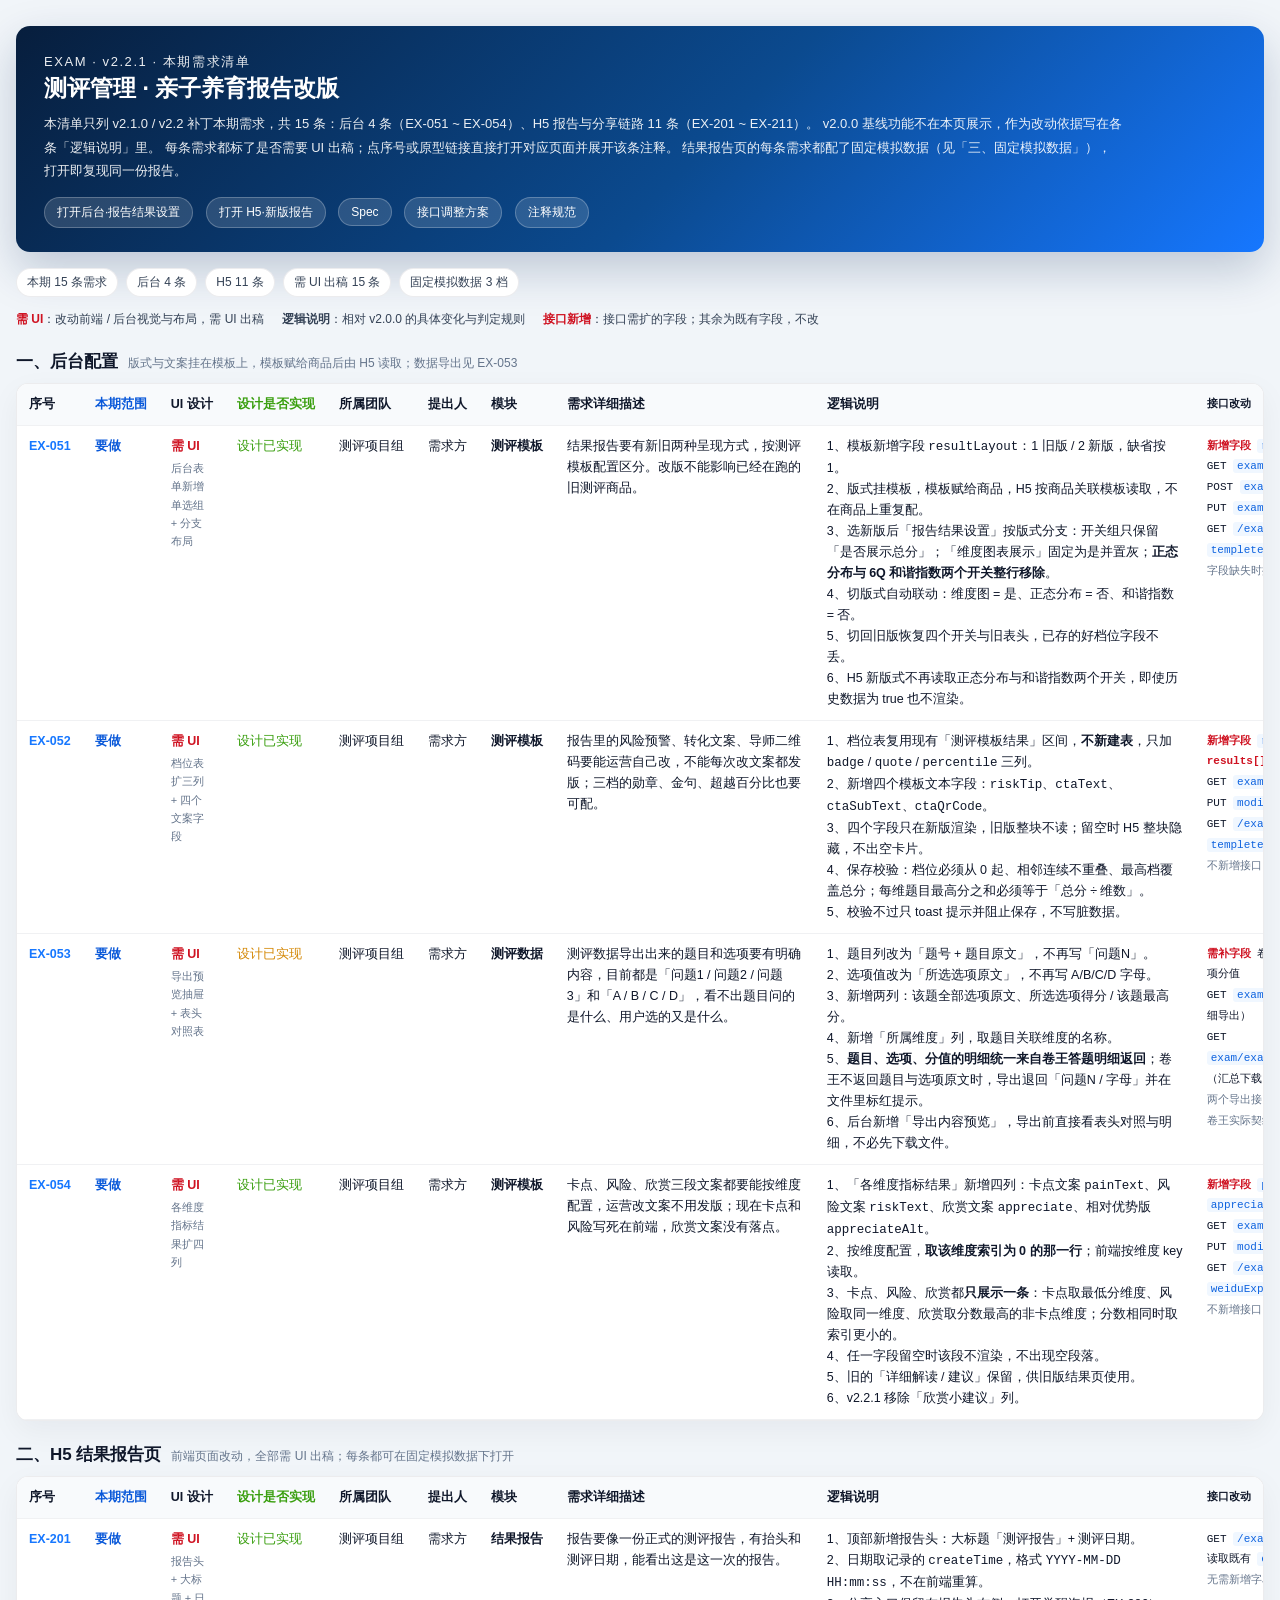
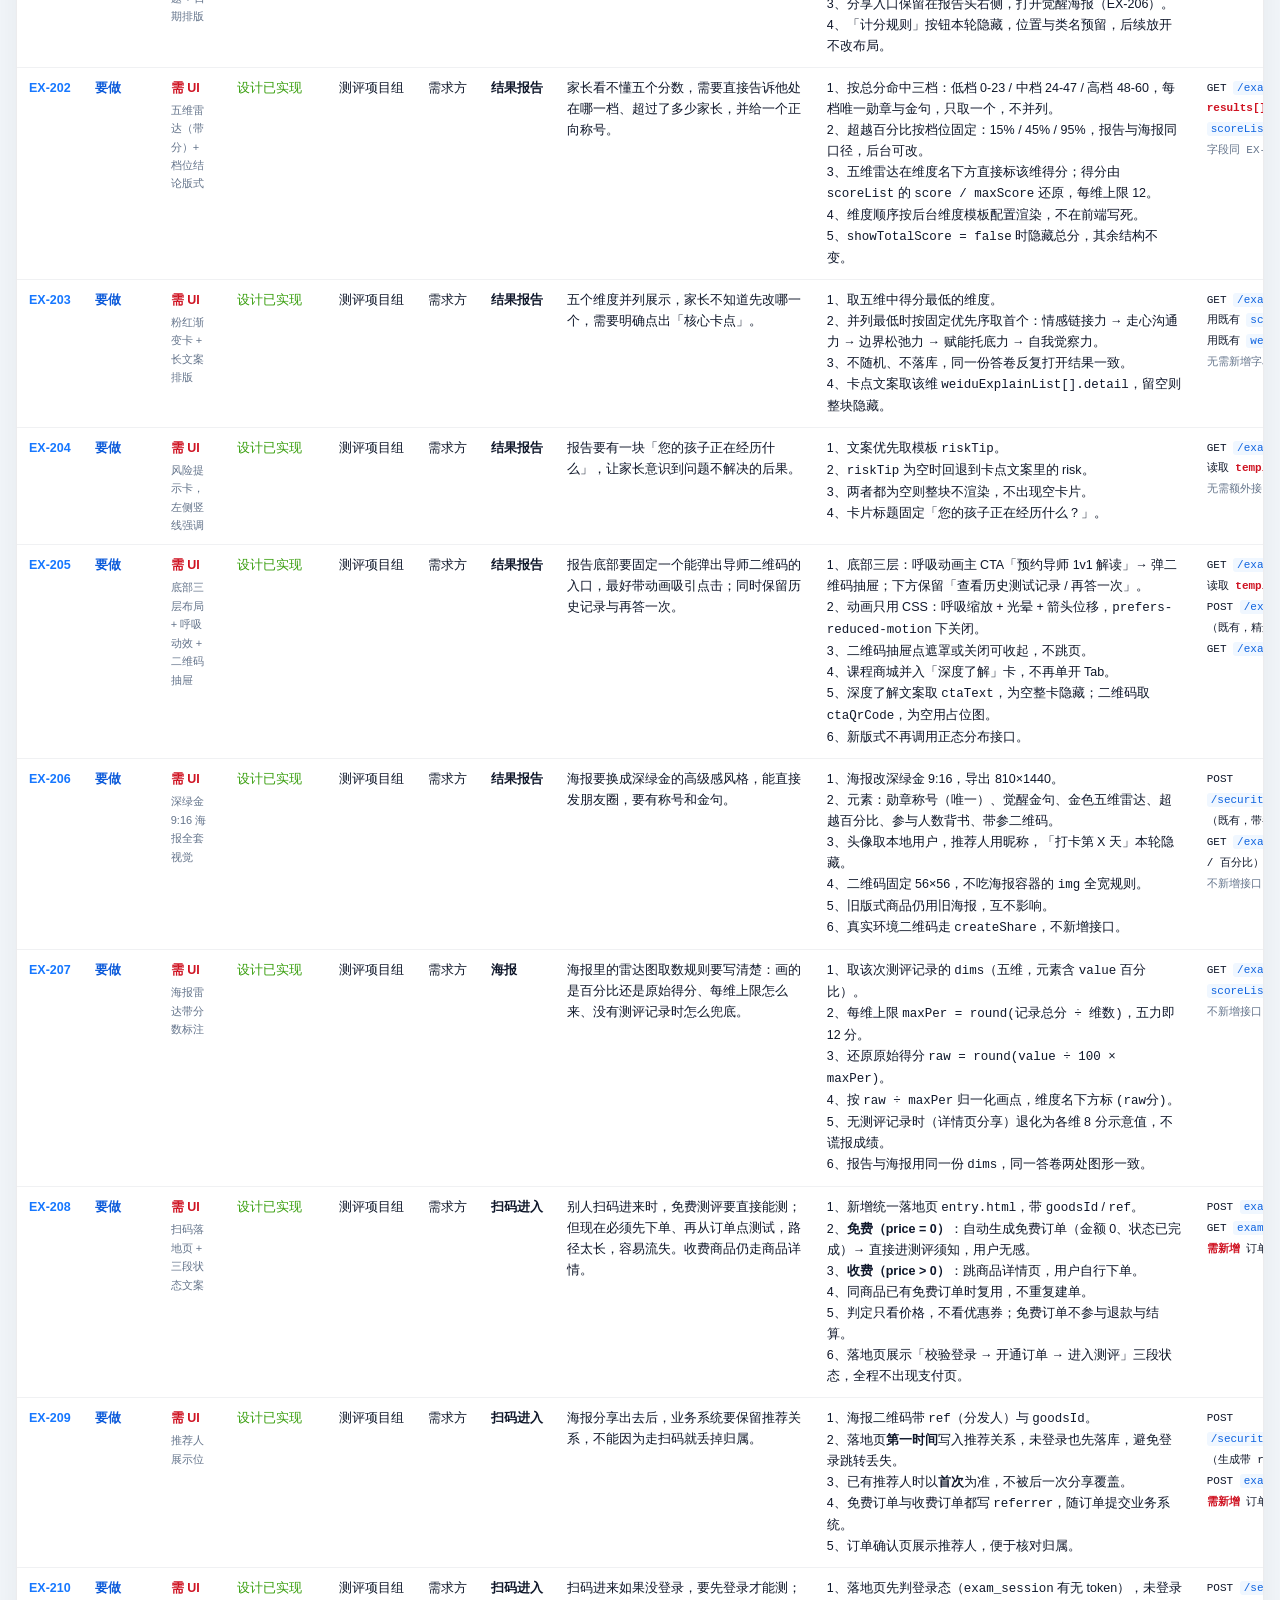
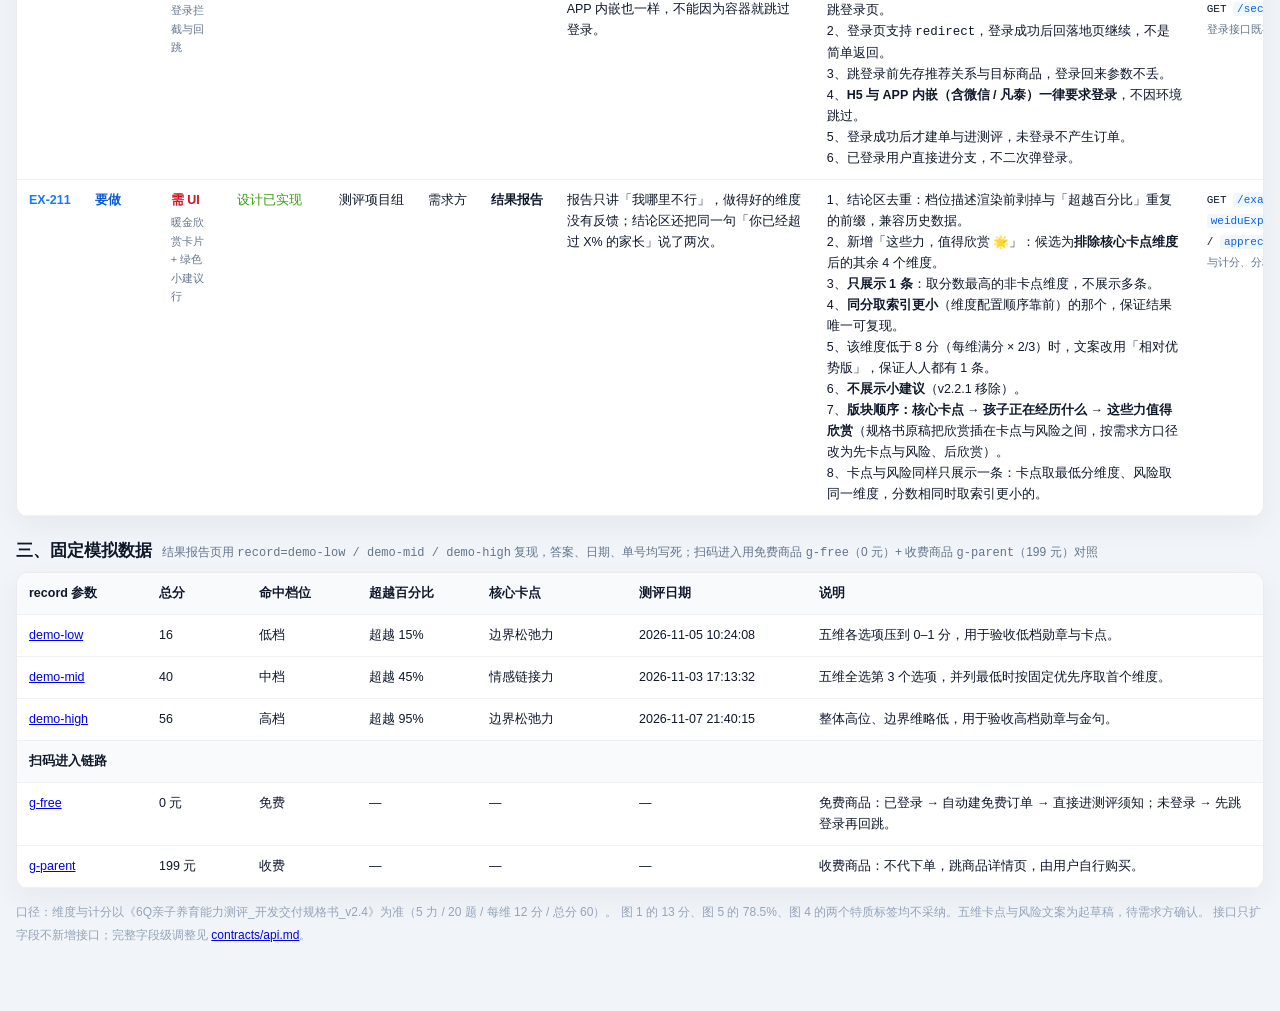
==== commit ffd07069: "fix(exam): v2.2.1 欣赏收敛为单条并移除小建议 1. 欣赏只展示 1 条    - 取排除核心卡点维度后分数最高的那个维度    - 分数相同时取索引更小（维度配置顺序靠前）的那个，不" ====
--- a/6Q_exam_battalion/index.html
+++ b/6Q_exam_battalion/index.html
@@ -3,8 +3,7 @@
 <head>
   <meta charset="UTF-8" />
   <meta name="viewport" content="width=device-width, initial-scale=1.0" />
-  <title>测评管理 · v2.2 功能清单</title>
-  <style>
+  <title>测评管理 · v2.2 功能清单</title>  <style>
     :root {
       --ink: #0f172a; --ink2: #334155; --muted: #64748b; --line: rgba(15,23,42,.08);
       --blue: #1677ff; --deep: #0b2b5c; --bg: #f1f5f9; --red: #cf1322; --amber: #d48806; --green: #389e0d;
@@ -61,7 +60,7 @@
 <body>
   <div class="nav-page">
     <header class="nav-hero">
-      <p class="nav-hero__eye">EXAM · v2.2 · 本期需求清单</p>
+      <p class="nav-hero__eye">EXAM · v2.2.1 · 本期需求清单</p>
       <h1>测评管理 · 亲子养育报告改版</h1>
       <p>
         本清单只列 v2.1.0 / v2.2 补丁本期需求，共 15 条：后台 4 条（EX-051 ~ EX-054）、H5 报告与分享链路 11 条（EX-201 ~ EX-211）。
@@ -194,22 +193,22 @@
           <tr id="req-EX-054">
             <td class="no"><a href="replica.html?p=template-form&id=tpl-parent&tab=3&note=EX-054">EX-054</a></td>
             <td class="scope">要做</td>
-            <td class="ui ui--yes">需 UI<span class="ui-note">各维度指标结果扩五列</span></td>
+            <td class="ui ui--yes">需 UI<span class="ui-note">各维度指标结果扩四列</span></td>
             <td class="st">设计已实现</td>
             <td class="team">测评项目组</td>
             <td class="who">需求方</td>
             <td class="mod">测评模板</td>
             <td class="text">卡点、风险、欣赏三段文案都要能按维度配置，运营改文案不用发版；现在卡点和风险写死在前端，欣赏文案没有落点。</td>
             <td class="logic">
-              1、「各维度指标结果」新增五列：卡点文案 <code>painText</code>、风险文案 <code>riskText</code>、欣赏文案 <code>appreciate</code>、欣赏小建议 <code>appreciateTip</code>、相对优势版 <code>appreciateAlt</code>。<br />
+              1、「各维度指标结果」新增四列：卡点文案 <code>painText</code>、风险文案 <code>riskText</code>、欣赏文案 <code>appreciate</code>、相对优势版 <code>appreciateAlt</code>。<br />
               2、按维度配置，<b>取该维度索引为 0 的那一行</b>；前端按维度 key 读取。<br />
-              3、卡点维度读自己的卡点与风险；欣赏只取非卡点维度。<br />
+              3、卡点、风险、欣赏都<b>只展示一条</b>：卡点取最低分维度、风险取同一维度、欣赏取分数最高的非卡点维度；分数相同时取索引更小的。<br />
               4、任一字段留空时该段不渲染，不出现空段落。<br />
               5、旧的「详细解读 / 建议」保留，供旧版结果页使用。<br />
-              6、模板详情同步展示这五列，便于核对。
-            </td>
-            <td class="api">
-              <span class="new">新增字段</span> <code>painText</code> <code>riskText</code> <code>appreciate</code> <code>appreciateTip</code> <code>appreciateAlt</code><br />
+              6、v2.2.1 移除「欣赏小建议」列。
+            </td>
+            <td class="api">
+              <span class="new">新增字段</span> <code>painText</code> <code>riskText</code> <code>appreciate</code> <code>appreciateAlt</code><br />
               GET <code>exam/exam/templete/detail</code> / POST <code>create</code> / PUT <code>modify</code> 的 <code>dimensionExplains[]</code><br />
               GET <code>/exam/app/api/viewCheckResult</code> 的 <code>weiduExplainList[]</code><br />
               <span class="keep">不新增接口、不新建表</span>
@@ -512,20 +511,21 @@
             <td class="logic">
               1、结论区去重：档位描述渲染前剥掉与「超越百分比」重复的前缀，兼容历史数据。<br />
               2、新增「这些力，值得欣赏 🌟」：候选为<b>排除核心卡点维度</b>后的其余 4 个维度。<br />
-              3、维度分 ≥ 每维满分 × 2/3（五力即 8 分）入选，按分数降序，最多 3 条。<br />
-              4、若全部低于阈值，取最高分那 1 个，文案改用「相对优势版」，保证人人至少 1 条。<br />
-              5、核心卡点维度永不出现在欣赏列表。<br />
-              6、<b>版块顺序：核心卡点 → 孩子正在经历什么 → 这些力值得欣赏</b>（规格书原稿把欣赏插在卡点与风险之间，按需求方口径改为先卡点与风险、后欣赏）。<br />
-              7、文案按维度从后台配置取，小建议单独成行。
-            </td>
-            <td class="api">
-              GET <code>/exam/app/api/viewCheckResult</code><br />
-              <code>weiduExplainList[]</code> 携带 <code>painText</code> / <code>riskText</code> / <code>appreciate</code> / <code>appreciateTip</code> / <code>appreciateAlt</code>（同 EX-054）<br />
+              3、<b>只展示 1 条</b>：取分数最高的非卡点维度，不展示多条。<br />
+              4、<b>同分取索引更小</b>（维度配置顺序靠前）的那个，保证结果唯一可复现。<br />
+              5、该维度低于 8 分（每维满分 × 2/3）时，文案改用「相对优势版」，保证人人都有 1 条。<br />
+              6、<b>不展示小建议</b>（v2.2.1 移除）。<br />
+              7、<b>版块顺序：核心卡点 → 孩子正在经历什么 → 这些力值得欣赏</b>（规格书原稿把欣赏插在卡点与风险之间，按需求方口径改为先卡点与风险、后欣赏）。<br />
+              8、卡点与风险同样只展示一条：卡点取最低分维度、风险取同一维度，分数相同时取索引更小的。
+            </td>
+            <td class="api">
+              GET <code>/exam/app/api/viewCheckResult</code><br />
+              <code>weiduExplainList[]</code> 携带 <code>painText</code> / <code>riskText</code> / <code>appreciate</code> / <code>appreciateAlt</code>（同 EX-054）<br />
               <span class="keep">与计分、分档、卡点算法解耦</span>
             </td>
             <td class="proto">
               <a href="../6Q_exam_h5/result.html?record=demo-low&goodsId=g-parent&note=EX-211"><span class="tag">低档 16 分</span>相对优势版兜底</a>
-              <a href="../6Q_exam_h5/result.html?record=demo-mid&goodsId=g-parent&note=EX-211"><span class="tag">中档 40 分</span>3 条欣赏</a>
+              <a href="../6Q_exam_h5/result.html?record=demo-mid&goodsId=g-parent&note=EX-211"><span class="tag">中档 40 分</span>单条欣赏</a>
               <a href="../6Q_exam_h5/result.html?record=demo-high&goodsId=g-parent&note=EX-211"><span class="tag">高档 56 分</span>卡点维度被排除</a>
             </td>
           </tr>
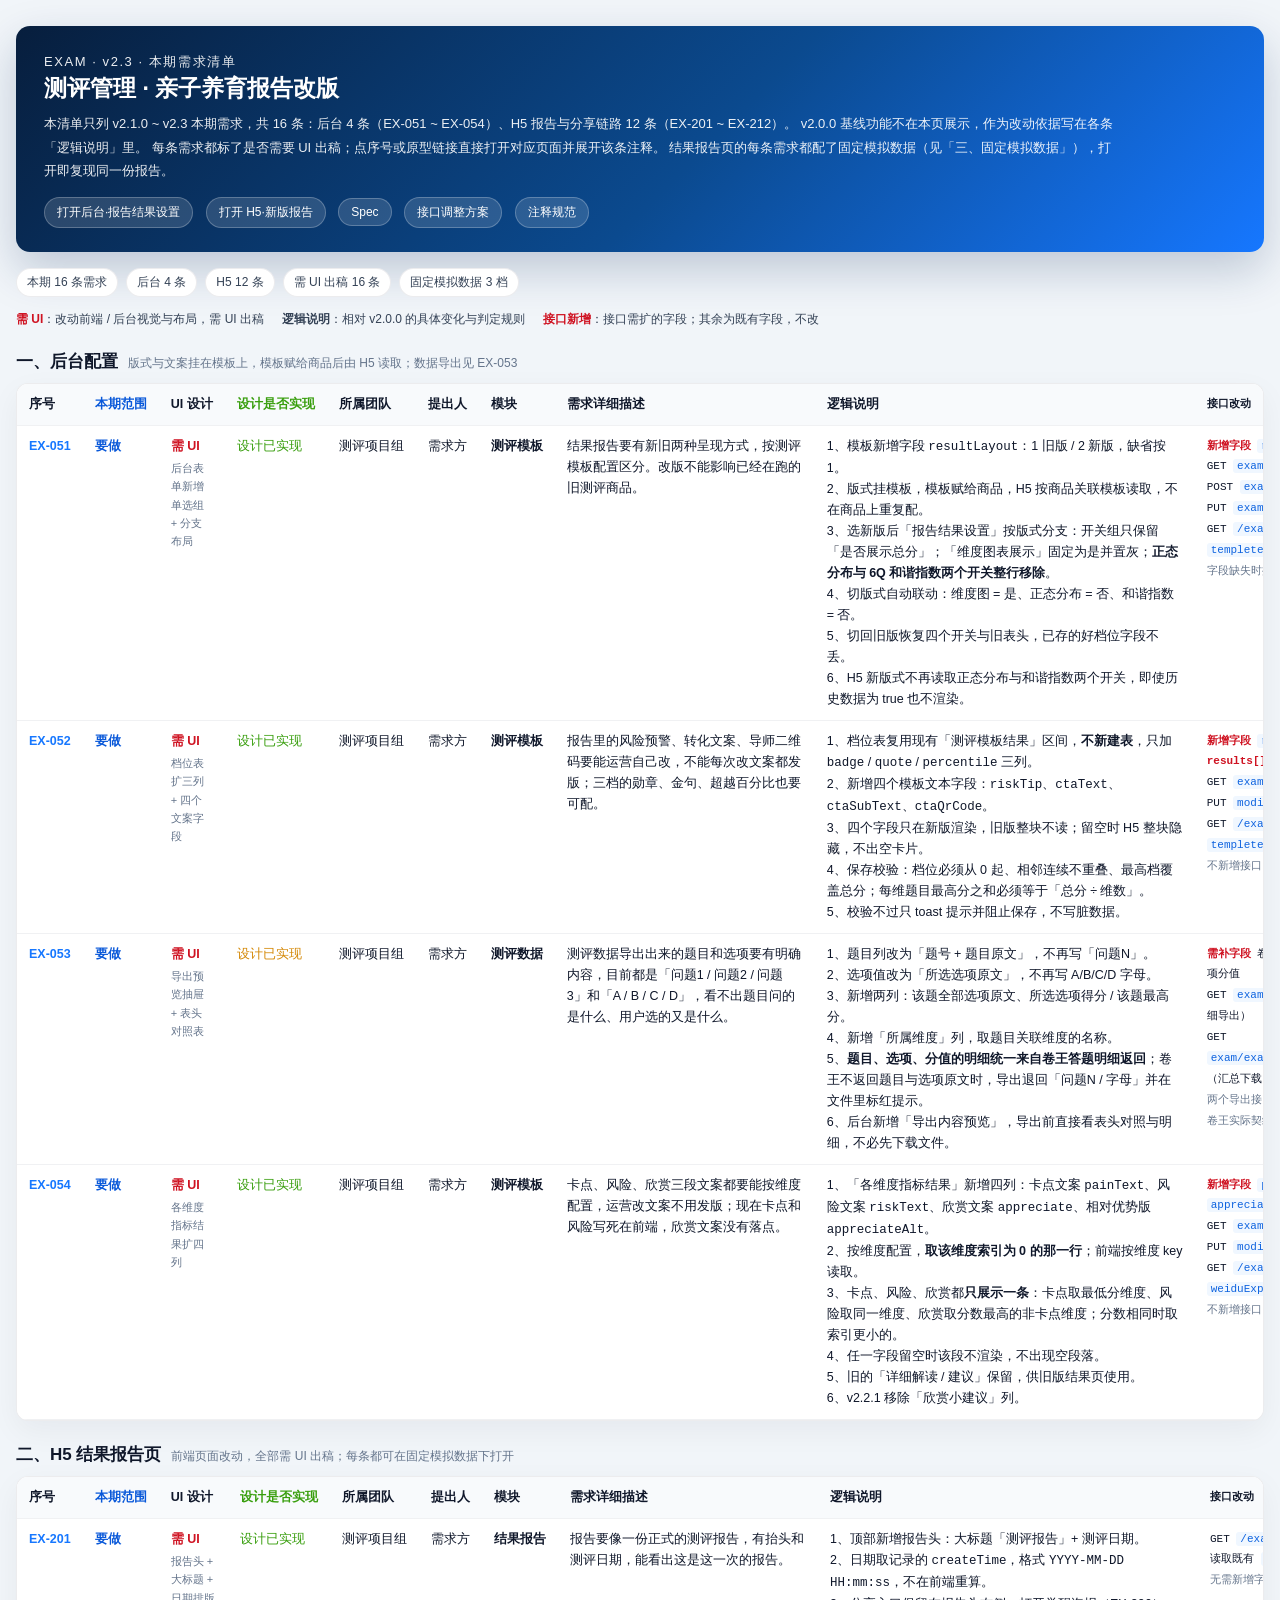
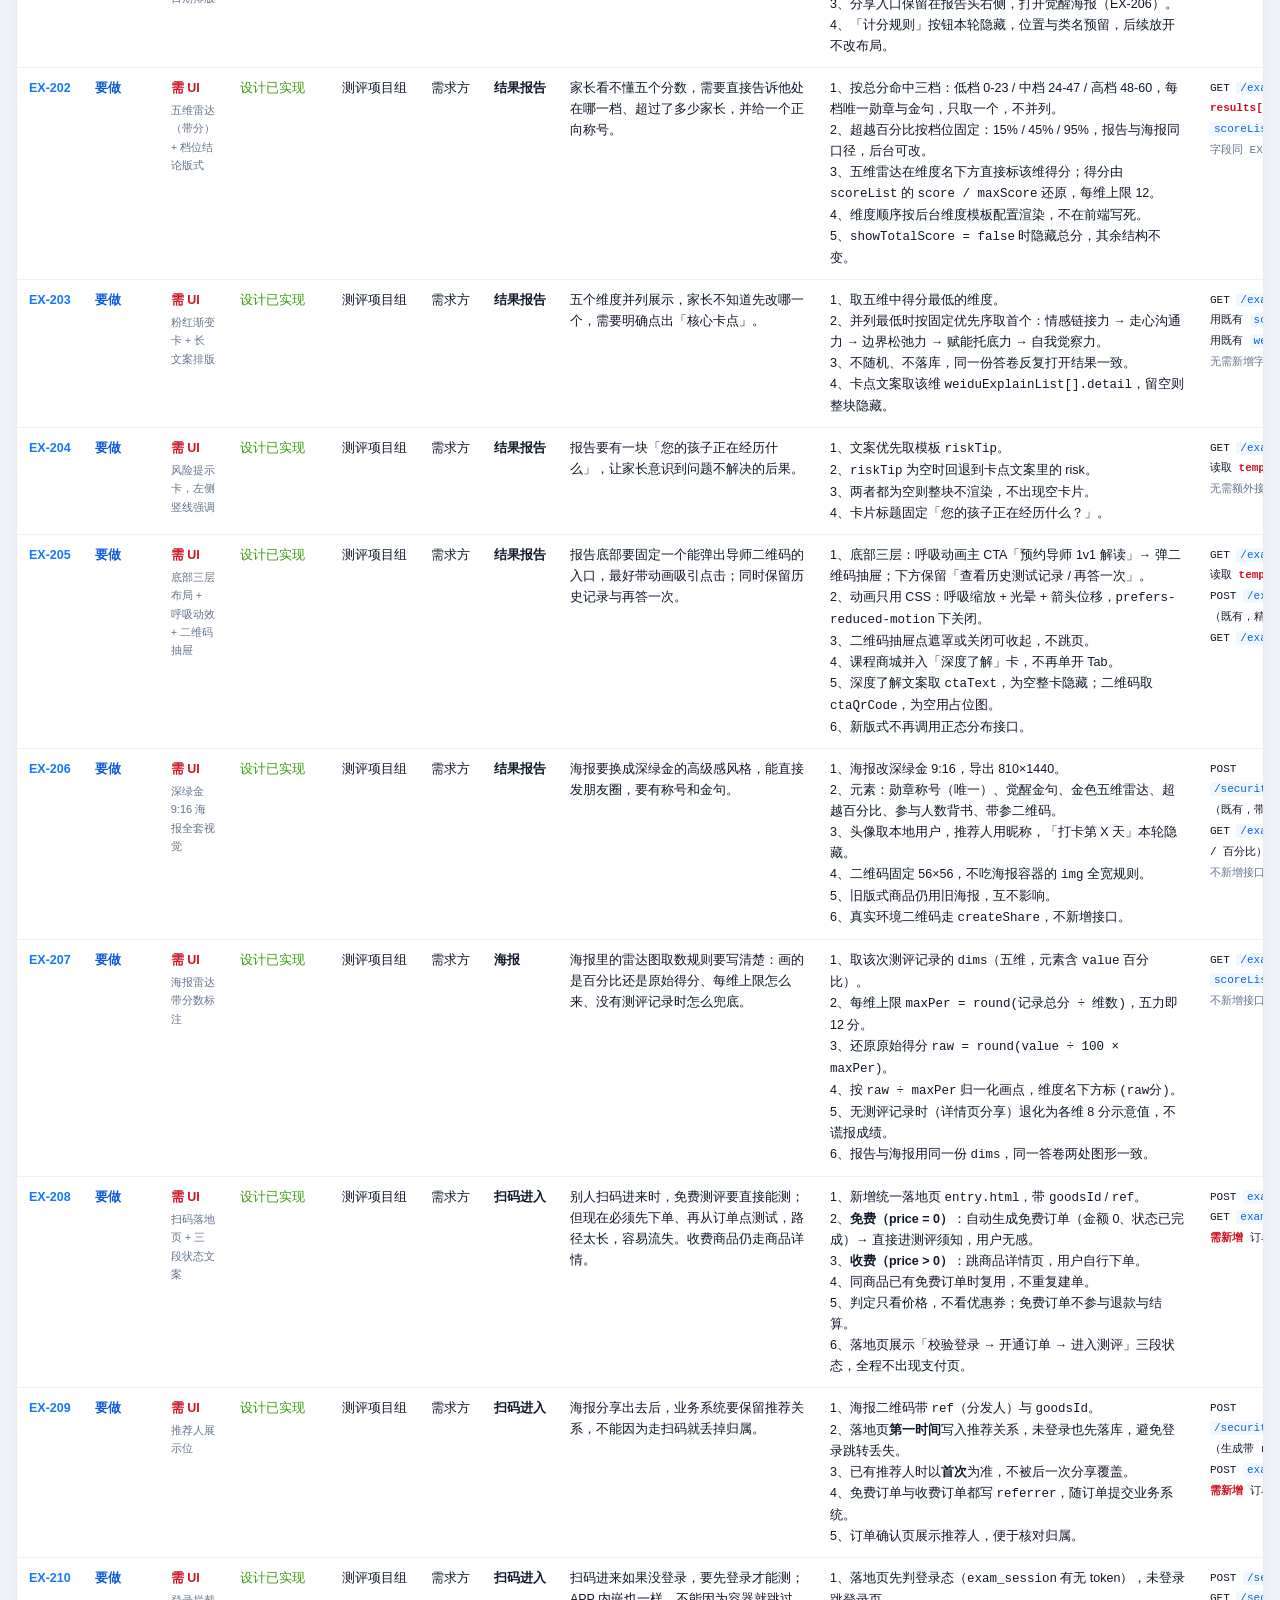
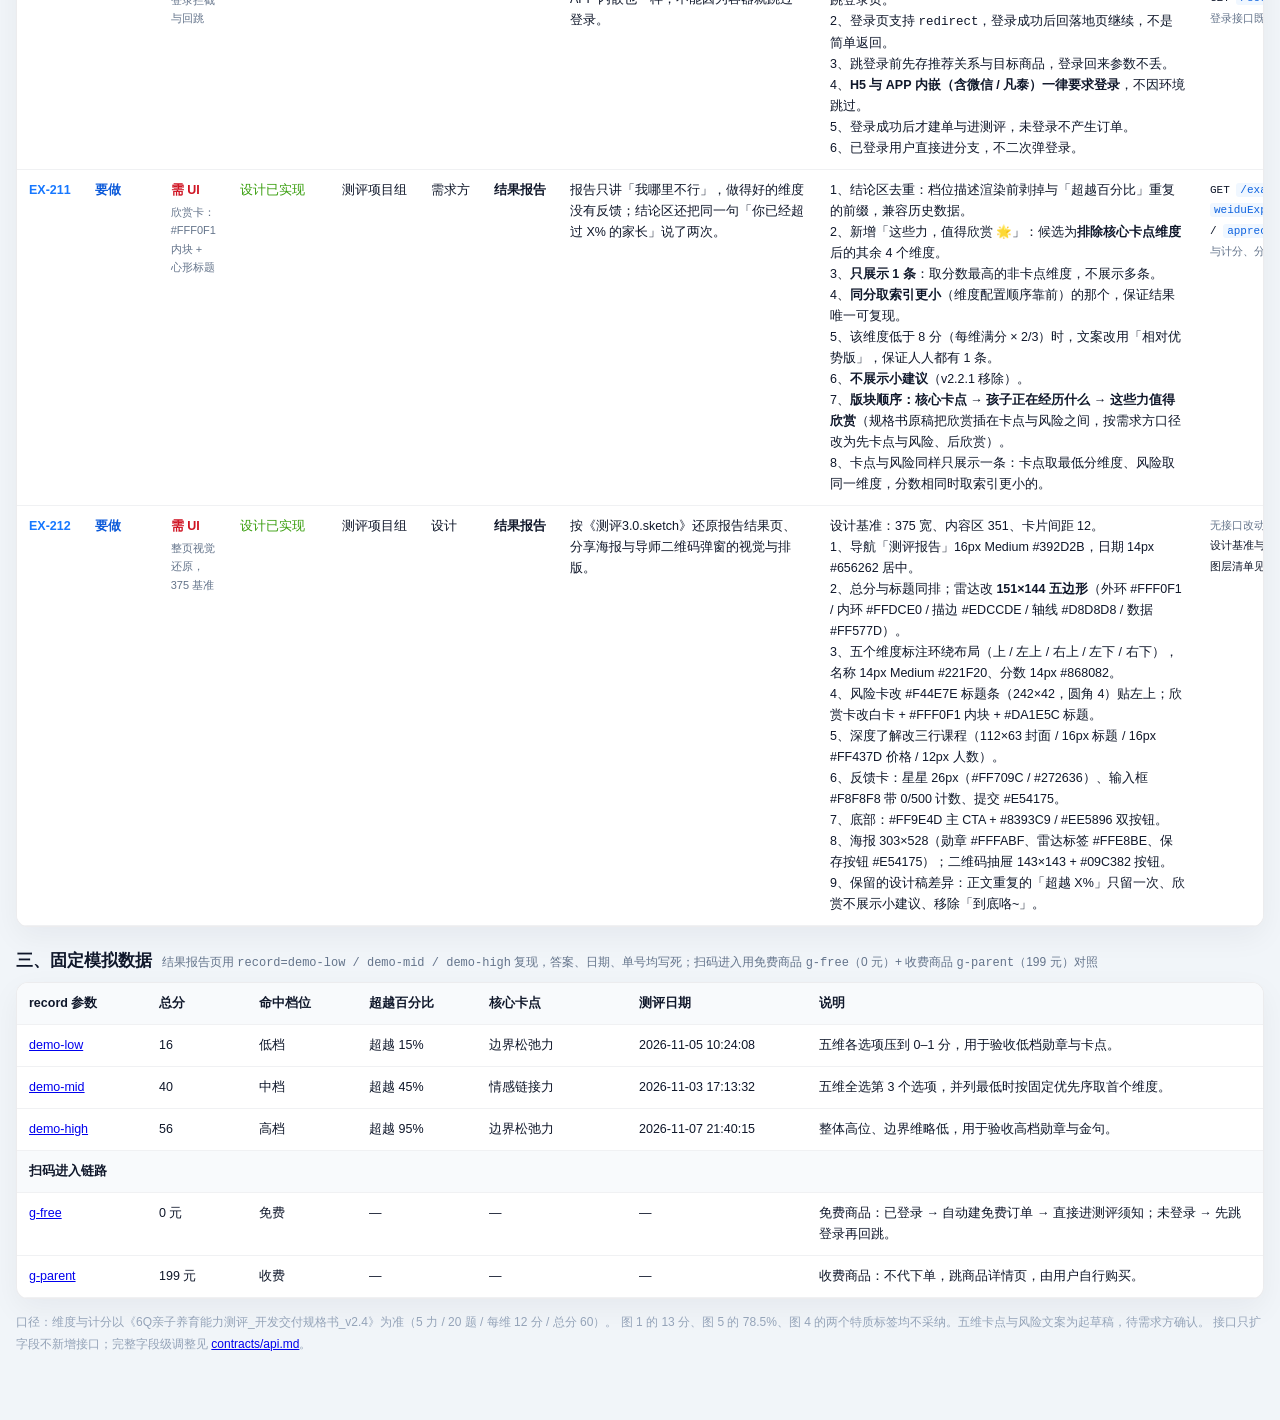
==== commit 4bdf5c27: "feat(exam): v2.3.0 报告页按 UI 设计稿（测评3.0.sketch）还原 设计基准：375 宽、内容区 351、卡片间距 12；色板取自图层，详见 docs/design/READ" ====
--- a/6Q_exam_battalion/index.html
+++ b/6Q_exam_battalion/index.html
@@ -3,7 +3,7 @@
 <head>
   <meta charset="UTF-8" />
   <meta name="viewport" content="width=device-width, initial-scale=1.0" />
-  <title>测评管理 · v2.2 功能清单</title>  <style>
+  <title>测评管理 · v2.3 功能清单</title>  <style>
     :root {
       --ink: #0f172a; --ink2: #334155; --muted: #64748b; --line: rgba(15,23,42,.08);
       --blue: #1677ff; --deep: #0b2b5c; --bg: #f1f5f9; --red: #cf1322; --amber: #d48806; --green: #389e0d;
@@ -60,10 +60,10 @@
 <body>
   <div class="nav-page">
     <header class="nav-hero">
-      <p class="nav-hero__eye">EXAM · v2.2.1 · 本期需求清单</p>
+      <p class="nav-hero__eye">EXAM · v2.3 · 本期需求清单</p>
       <h1>测评管理 · 亲子养育报告改版</h1>
       <p>
-        本清单只列 v2.1.0 / v2.2 补丁本期需求，共 15 条：后台 4 条（EX-051 ~ EX-054）、H5 报告与分享链路 11 条（EX-201 ~ EX-211）。
+        本清单只列 v2.1.0 ~ v2.3 本期需求，共 16 条：后台 4 条（EX-051 ~ EX-054）、H5 报告与分享链路 12 条（EX-201 ~ EX-212）。
         v2.0.0 基线功能不在本页展示，作为改动依据写在各条「逻辑说明」里。
         每条需求都标了是否需要 UI 出稿；点序号或原型链接直接打开对应页面并展开该条注释。
         结果报告页的每条需求都配了固定模拟数据（见「三、固定模拟数据」），打开即复现同一份报告。
@@ -76,7 +76,7 @@
     </header>
 
     <div class="meta">
-      <span>本期 15 条需求</span><span>后台 4 条</span><span>H5 11 条</span><span>需 UI 出稿 15 条</span><span>固定模拟数据 3 档</span>
+      <span>本期 16 条需求</span><span>后台 4 条</span><span>H5 12 条</span><span>需 UI 出稿 16 条</span><span>固定模拟数据 3 档</span>
     </div>
 
     <div class="legend">
@@ -502,7 +502,7 @@
           <tr id="req-EX-211">
             <td class="no"><a href="../6Q_exam_h5/result.html?record=demo-mid&goodsId=g-parent&note=EX-211">EX-211</a></td>
             <td class="scope">要做</td>
-            <td class="ui ui--yes">需 UI<span class="ui-note">暖金欣赏卡片 + 绿色小建议行</span></td>
+            <td class="ui ui--yes">需 UI<span class="ui-note">欣赏卡：#FFF0F1 内块 + 心形标题</span></td>
             <td class="st">设计已实现</td>
             <td class="team">测评项目组</td>
             <td class="who">需求方</td>
@@ -527,6 +527,37 @@
               <a href="../6Q_exam_h5/result.html?record=demo-low&goodsId=g-parent&note=EX-211"><span class="tag">低档 16 分</span>相对优势版兜底</a>
               <a href="../6Q_exam_h5/result.html?record=demo-mid&goodsId=g-parent&note=EX-211"><span class="tag">中档 40 分</span>单条欣赏</a>
               <a href="../6Q_exam_h5/result.html?record=demo-high&goodsId=g-parent&note=EX-211"><span class="tag">高档 56 分</span>卡点维度被排除</a>
+            </td>
+          </tr>
+          <tr id="req-EX-212">
+            <td class="no"><a href="../6Q_exam_h5/result.html?record=demo-mid&goodsId=g-parent&note=EX-212">EX-212</a></td>
+            <td class="scope">要做</td>
+            <td class="ui ui--yes">需 UI<span class="ui-note">整页视觉还原，375 基准</span></td>
+            <td class="st">设计已实现</td>
+            <td class="team">测评项目组</td>
+            <td class="who">设计</td>
+            <td class="mod">结果报告</td>
+            <td class="text">按《测评3.0.sketch》还原报告结果页、分享海报与导师二维码弹窗的视觉与排版。</td>
+            <td class="logic">
+              设计基准：375 宽、内容区 351、卡片间距 12。<br />
+              1、导航「测评报告」16px Medium #392D2B，日期 14px #656262 居中。<br />
+              2、总分与标题同排；雷达改 <b>151×144 五边形</b>（外环 #FFF0F1 / 内环 #FFDCE0 / 描边 #EDCCDE / 轴线 #D8D8D8 / 数据 #FF577D）。<br />
+              3、五个维度标注环绕布局（上 / 左上 / 右上 / 左下 / 右下），名称 14px Medium #221F20、分数 14px #868082。<br />
+              4、风险卡改 #F44E7E 标题条（242×42，圆角 4）贴左上；欣赏卡改白卡 + #FFF0F1 内块 + #DA1E5C 标题。<br />
+              5、深度了解改三行课程（112×63 封面 / 16px 标题 / 16px #FF437D 价格 / 12px 人数）。<br />
+              6、反馈卡：星星 26px（#FF709C / #272636）、输入框 #F8F8F8 带 0/500 计数、提交 #E54175。<br />
+              7、底部：#FF9E4D 主 CTA + #8393C9 / #EE5896 双按钮。<br />
+              8、海报 303×528（勋章 #FFFABF、雷达标签 #FFE8BE、保存按钮 #E54175）；二维码抽屉 143×143 + #09C382 按钮。<br />
+              9、保留的设计稿差异：正文重复的「超越 X%」只留一次、欣赏不展示小建议、移除「到底咯~」。
+            </td>
+            <td class="api">
+              <span class="keep">无接口改动（纯视觉与布局）</span><br />
+              设计基准与色板见 <code>docs/design/README.md</code><br />
+              图层清单见 <code>docs/design/sketch-3.0-layout.txt</code>
+            </td>
+            <td class="proto">
+              <a href="../6Q_exam_h5/result.html?record=demo-mid&goodsId=g-parent&note=EX-212"><span class="tag">中档 40 分</span>报告页</a>
+              <a href="../6Q_exam_h5/result.html?record=demo-high&goodsId=g-parent&note=EX-212"><span class="tag">海报</span>点右上分享</a>
             </td>
           </tr>
         </tbody>
